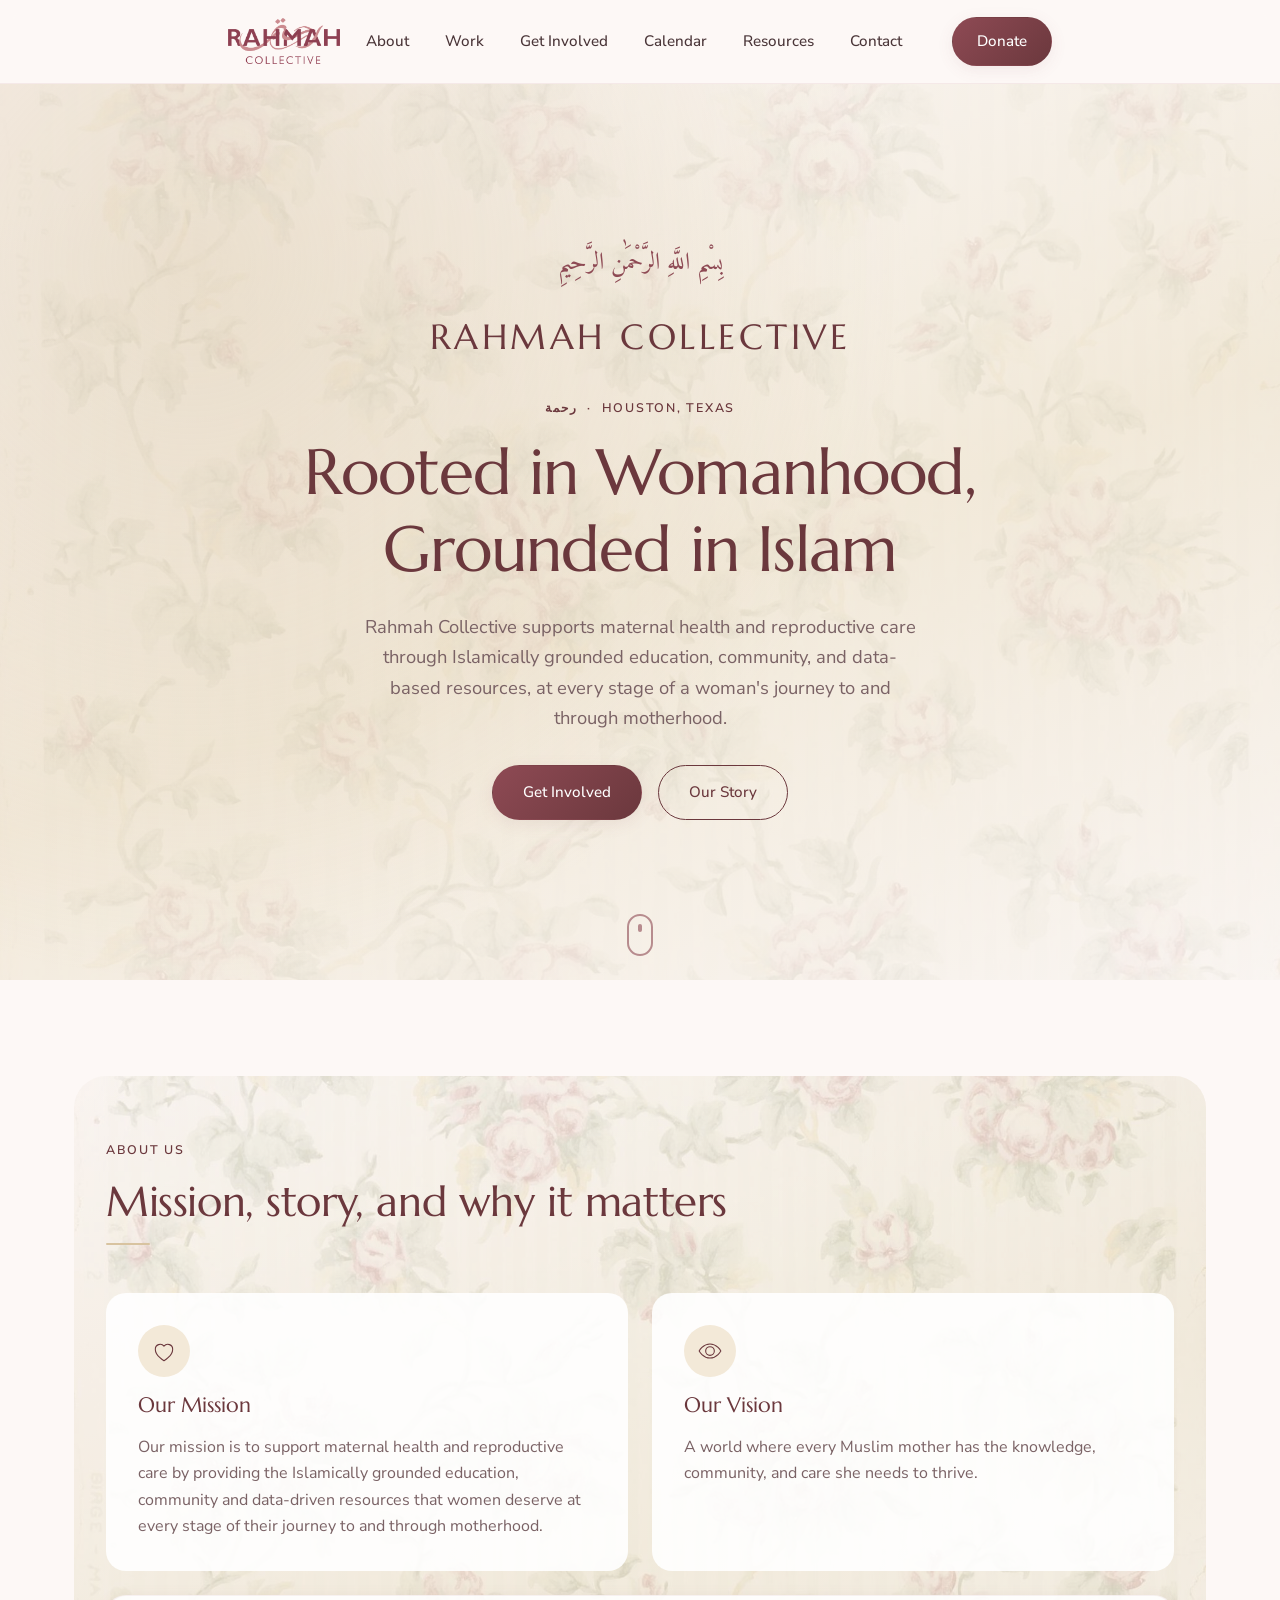
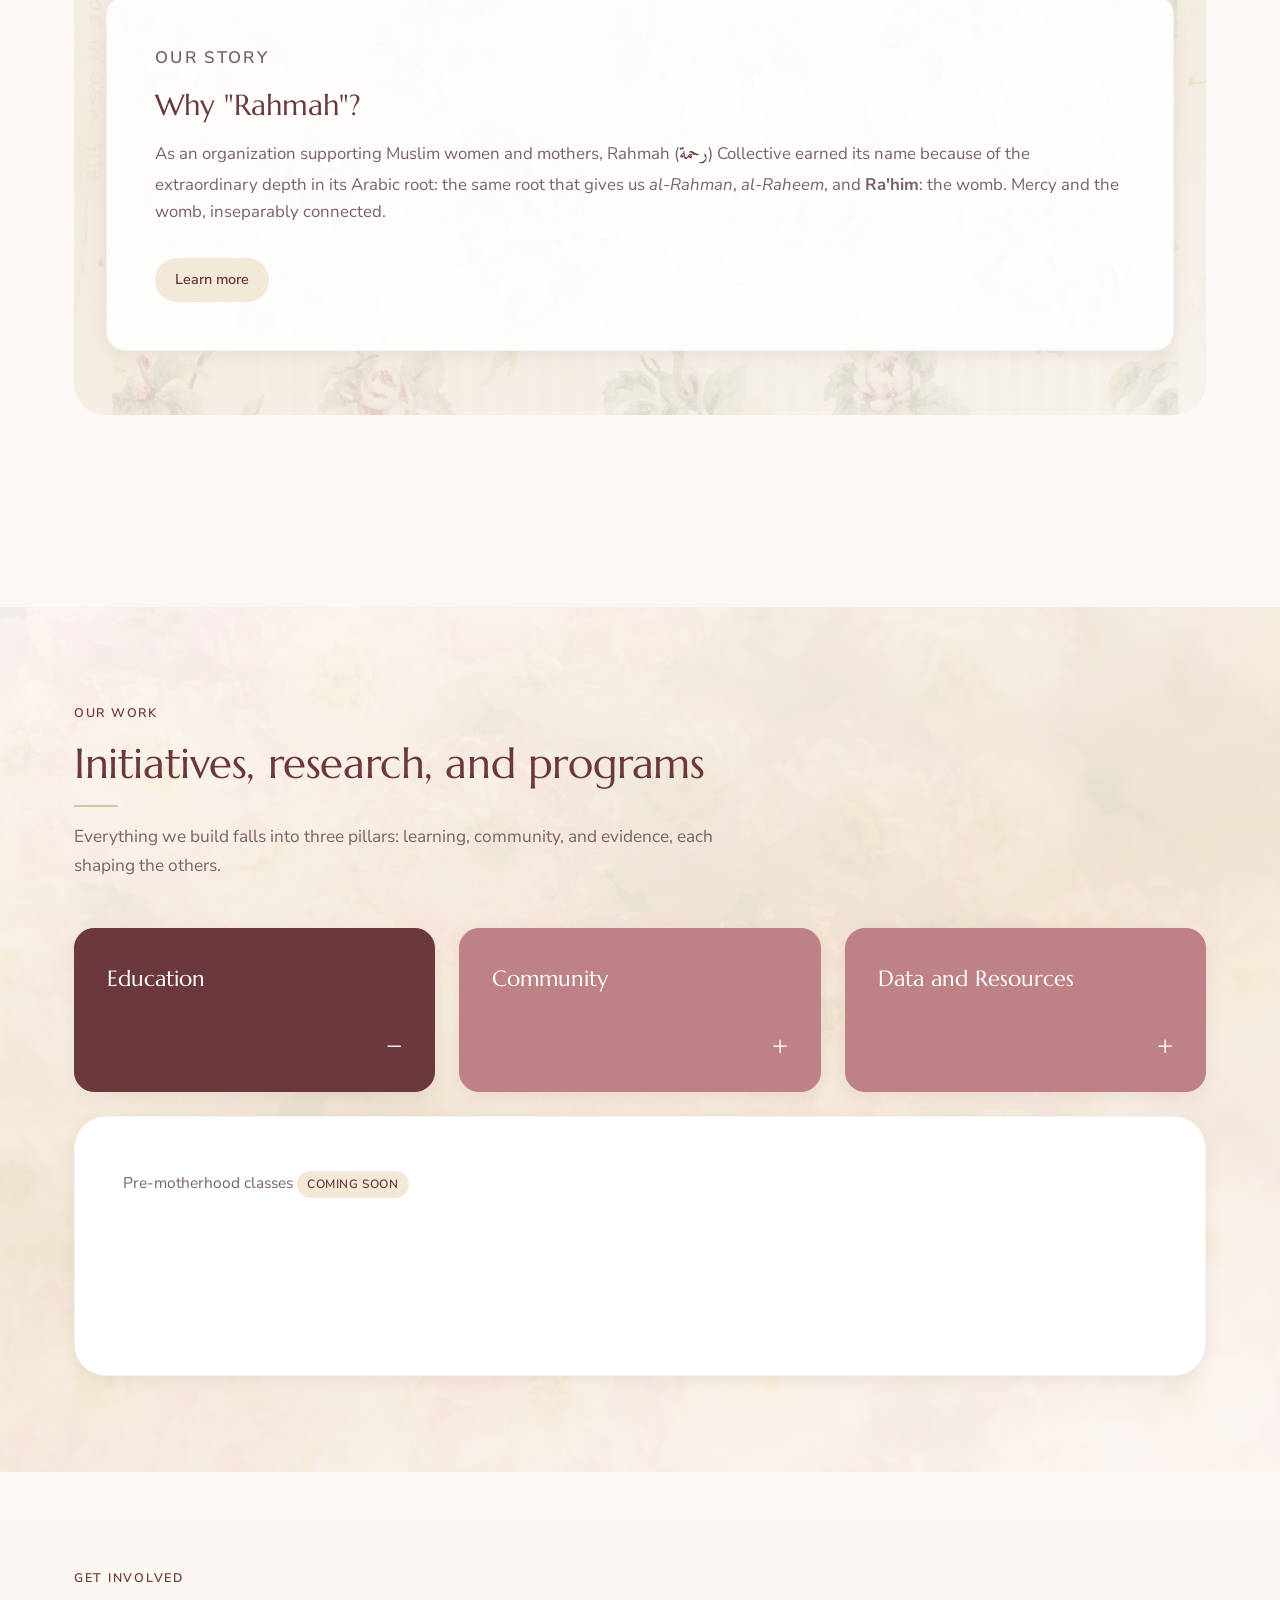
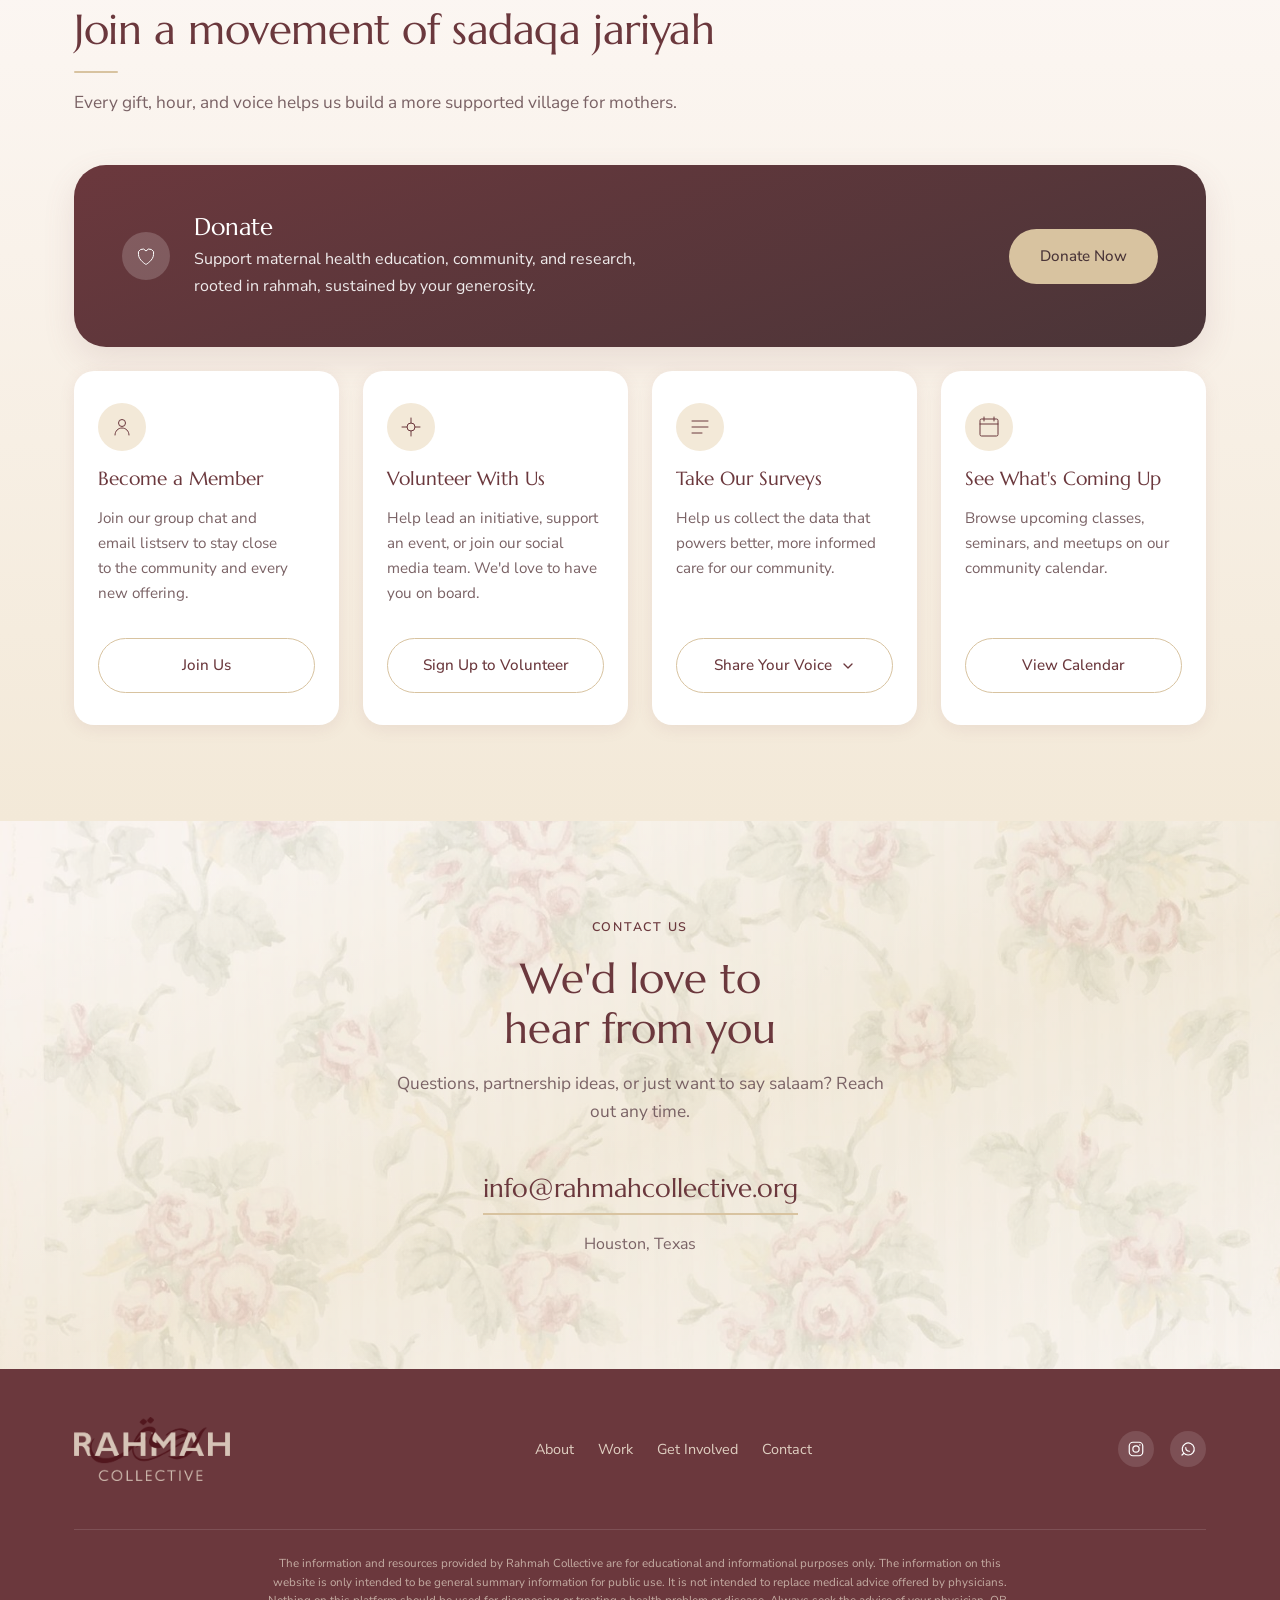
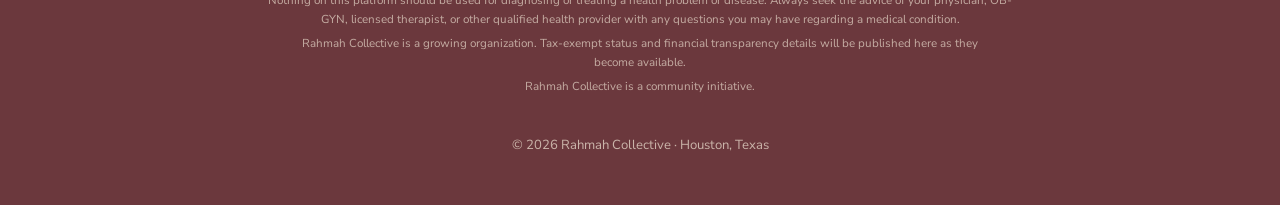
==== index.html @ 97cce853 "Update Volunteer form link" ====
<!DOCTYPE html>
<html lang="en">
<head>
<meta charset="UTF-8">
<meta name="viewport" content="width=device-width, initial-scale=1.0">
<title>Rahmah Collective | Maternal Health &amp; Community, Houston TX</title>
<meta name="description" content="Rahmah Collective supports maternal health and reproductive care through Islamically grounded education, community, and research at every stage of a woman's journey to and through motherhood.">
<link rel="icon" type="image/png" href="assets/images/logo.png">

<!-- Social share preview. NOTE: swap these three URLs to absolute (https://rahmahcollective.org/...) once the site has a real domain; relative paths won't resolve for link-preview crawlers. -->
<meta property="og:type" content="website">
<meta property="og:title" content="Rahmah Collective | Rooted in Womanhood, Grounded in Islam">
<meta property="og:description" content="Islamically grounded education, community, and research for maternal health and reproductive care, at every stage of a woman's journey to and through motherhood.">
<meta property="og:image" content="assets/images/logo.png">
<meta property="og:url" content="https://rahmahcollective.org/">
<meta name="twitter:card" content="summary_large_image">
<meta name="twitter:title" content="Rahmah Collective | Rooted in Womanhood, Grounded in Islam">
<meta name="twitter:description" content="Islamically grounded education, community, and research for maternal health and reproductive care, at every stage of a woman's journey to and through motherhood.">
<meta name="twitter:image" content="assets/images/logo.png">

<link rel="preconnect" href="https://fonts.googleapis.com">
<link rel="preconnect" href="https://fonts.gstatic.com" crossorigin>
<link href="https://fonts.googleapis.com/css2?family=Marcellus&family=Nunito+Sans:wght@300;400;500;600;700&family=Amiri:ital@0;1&display=swap" rel="stylesheet">

<link rel="stylesheet" href="css/styles.css">
</head>
<body>

<a class="skip-link" href="#main">Skip to main content</a>

<header class="site-header" id="site-header">
  <div class="container header-inner">
    <a href="#hero" class="brand" aria-label="Rahmah Collective home">
      <img src="assets/images/logo.png" alt="Rahmah Collective" class="brand-logo">
    </a>

    <nav class="main-nav" id="main-nav" aria-label="Primary">
      <ul>
        <li><a href="#about" class="nav-link">About</a></li>
        <li><a href="#work" class="nav-link">Work</a></li>
        <li><a href="#get-involved" class="nav-link">Get Involved</a></li>
        <li><a href="calendar.html" class="nav-link">Calendar</a></li>
        <li><a href="resources.html" class="nav-link">Resources</a></li>
        <li><a href="#contact" class="nav-link">Contact</a></li>
      </ul>
      <a href="donate.html" class="btn btn-primary btn-nav">Donate</a>
    </nav>

    <button class="nav-toggle" id="nav-toggle" aria-expanded="false" aria-controls="main-nav" aria-label="Open menu">
      <span></span><span></span><span></span>
    </button>
  </div>
</header>

<main id="main">

  <!-- ================= HERO ================= -->
  <section class="hero" id="hero">
    <div class="hero-bg" style="background-image:url('assets/images/hero-rose-wallpaper.jpg');" aria-hidden="true"></div>
    <div class="hero-gradient" aria-hidden="true"></div>
    <div class="container hero-inner reveal">
      <p class="hero-bismillah" lang="ar" dir="rtl">بِسْمِ اللَّهِ الرَّحْمَٰنِ الرَّحِيمِ</p>
      <p class="hero-wordmark">Rahmah Collective</p>
      <p class="eyebrow">رحمة &nbsp;·&nbsp; Houston, Texas</p>
      <h1 class="hero-title">Rooted in Womanhood,<br>Grounded in Islam</h1>
      <p class="hero-lede">Rahmah Collective supports maternal health and reproductive care through Islamically grounded education, community, and data-based resources, at every stage of a woman's journey to and through motherhood.</p>
      <div class="hero-actions">
        <a href="#get-involved" class="btn btn-primary">Get Involved</a>
        <a href="#about" class="btn btn-ghost">Our Story</a>
      </div>
    </div>
    <a href="#about" class="scroll-cue" aria-hidden="true"><span></span></a>
  </section>

  <!-- ================= ABOUT ================= -->
  <section class="about" id="about">
    <div class="container">

      <div class="about-intro">
        <div class="about-intro-bg" style="background-image:url('assets/images/hero-rose-wallpaper.jpg');" aria-hidden="true"></div>
        <div class="about-intro-inner">
          <div class="section-head reveal">
            <p class="eyebrow">About Us</p>
            <h2>Mission, story, and why it matters</h2>
          </div>

          <div class="mv-row">
            <div class="mv-card reveal">
              <span class="mv-icon" aria-hidden="true">
                <svg viewBox="0 0 48 48" fill="none"><path d="M24 42s-16-9.4-16-21A9 9 0 0 1 24 15a9 9 0 0 1 16 6c0 11.6-16 21-16 21Z" stroke="currentColor" stroke-width="2" stroke-linejoin="round"/></svg>
              </span>
              <h3>Our Mission</h3>
              <p>Our mission is to support maternal health and reproductive care by providing the Islamically grounded education, community and data-driven resources that women deserve at every stage of their journey to and through motherhood.</p>
            </div>
            <div class="mv-card reveal">
              <span class="mv-icon" aria-hidden="true">
                <svg viewBox="0 0 48 48" fill="none"><circle cx="24" cy="24" r="8" stroke="currentColor" stroke-width="2"/><path d="M4 24s7-13 20-13 20 13 20 13-7 13-20 13S4 24 4 24Z" stroke="currentColor" stroke-width="2" stroke-linejoin="round"/></svg>
              </span>
              <h3>Our Vision</h3>
              <p>A world where every Muslim mother has the knowledge, community, and care she needs to thrive.</p>
            </div>
          </div>

          <div class="story-teaser reveal" id="story-teaser">
            <p class="eyebrow">Our Story</p>
            <h3>Why "Rahmah"?</h3>
            <p>As an organization supporting Muslim women and mothers, Rahmah (<span lang="ar" dir="rtl" class="arabic">رحمة</span>) Collective earned its name because of the extraordinary depth in its Arabic root: the same root that gives us <em>al-Rahman</em>, <em>al-Raheem</em>, and <strong>Ra'him</strong>: the womb. Mercy and the womb, inseparably connected.</p>
            <a href="our-story.html" class="learn-more-link">Learn more</a>
          </div>
        </div>
      </div>

    </div>
  </section>

  <!-- ================= WORK ================= -->
  <section class="work" id="work">
    <div class="work-bg" style="background-image:url('assets/images/work-botanical.jpg');" aria-hidden="true"></div>
    <div class="container">
      <div class="section-head reveal">
        <p class="eyebrow">Our Work</p>
        <h2>Initiatives, research, and programs</h2>
        <p class="section-lede">Everything we build falls into three pillars: learning, community, and evidence, each shaping the others.</p>
      </div>

      <div class="work-tabs reveal" role="tablist" aria-label="Our work categories">
        <button type="button" class="work-tab" id="tab-education" role="tab" aria-selected="true" aria-controls="panel-education">
          <span class="work-tab-label">Education</span>
          <span class="work-tab-icon" aria-hidden="true">−</span>
        </button>
        <button type="button" class="work-tab" id="tab-community" role="tab" aria-selected="false" aria-controls="panel-community" tabindex="-1">
          <span class="work-tab-label">Community</span>
          <span class="work-tab-icon" aria-hidden="true">+</span>
        </button>
        <button type="button" class="work-tab" id="tab-research" role="tab" aria-selected="false" aria-controls="panel-research" tabindex="-1">
          <span class="work-tab-label">Data and Resources</span>
          <span class="work-tab-icon" aria-hidden="true">+</span>
        </button>
      </div>

      <div class="work-panels reveal">
        <div class="work-panel" id="panel-education" role="tabpanel" aria-labelledby="tab-education" tabindex="0">
          <ul class="work-list">
            <li><span>Pre-motherhood classes</span> <span class="tag-soon">Coming soon</span></li>
          </ul>
        </div>

        <div class="work-panel" id="panel-community" role="tabpanel" aria-labelledby="tab-community" tabindex="0" hidden>
          <ul class="work-list work-list-columns">
            <li class="work-list-feature">
              <span><strong>Barakah Cycle</strong>: a library-style system of gifting and lending. After gentle use, items return to us to stock and re-gift, giving each item multiple lives and supporting one another as a shared village.</span>
              <a href="https://forms.gle/q2et6M6wot6SWigPA" target="_blank" rel="noopener" class="btn btn-small btn-outline">Request, Gift, or Lend an Item</a>
            </li>
            <li>
              <span>Join our WhatsApp community for announcements and updates.</span>
              <a href="https://chat.whatsapp.com/BjzJlL33dep8Dvu3CyLVQ9" target="_blank" rel="noopener" class="link-arrow">Join our WhatsApp Community →</a>
            </li>
          </ul>
        </div>

        <div class="work-panel" id="panel-research" role="tabpanel" aria-labelledby="tab-research" tabindex="0" hidden>
          <ul class="work-list">
            <li><span>Rahmah Collective Demographic Survey</span> <a href="https://docs.google.com/forms/d/e/1FAIpQLSdz586b2Y2MQ1Q2j2Xw1A2bpXr9MJZUwtI-pUaMxRIlGIdd6g/viewform?usp=header" target="_blank" rel="noopener" class="link-arrow">Take the survey →</a></li>
            <li><span>Houston Moms: Birth &amp; Pregnancy Experience Survey</span> <a href="https://docs.google.com/forms/d/e/1FAIpQLSclFhXlqCu5W_9q6CjrM9YMmfhlUGwrtDl9yxfUoYLdRuDrwQ/viewform?usp=header" target="_blank" rel="noopener" class="link-arrow">Take the survey →</a></li>
            <li>
              <span>Provider review database: a community-sourced directory of trusted providers.</span>
              <a href="resources.html" class="link-arrow">View the directory →</a>
            </li>
          </ul>
        </div>
      </div>
    </div>
  </section>

  <!-- ================= GET INVOLVED ================= -->
  <section class="get-involved" id="get-involved">
    <div class="container">
      <div class="section-head reveal">
        <p class="eyebrow">Get Involved</p>
        <h2>Join a movement of sadaqa jariyah</h2>
        <p class="section-lede">Every gift, hour, and voice helps us build a more supported village for mothers.</p>
      </div>

      <div class="gi-featured reveal">
        <div class="gi-featured-content">
          <span class="gi-icon" aria-hidden="true">
            <svg viewBox="0 0 48 48" fill="none"><path d="M24 41s-15-8.9-15-19.7A8.4 8.4 0 0 1 24 14a8.4 8.4 0 0 1 15 7.3C39 32.1 24 41 24 41Z" stroke="currentColor" stroke-width="2" stroke-linejoin="round"/></svg>
          </span>
          <div>
            <h3>Donate</h3>
            <p>Support maternal health education, community, and research, rooted in rahmah, sustained by your generosity.</p>
          </div>
        </div>
        <a href="donate.html" class="btn gi-featured-btn">Donate Now</a>
      </div>

      <div class="gi-grid">

        <div class="gi-card reveal">
          <span class="gi-icon" aria-hidden="true">
            <svg viewBox="0 0 48 48" fill="none"><circle cx="24" cy="16" r="7" stroke="currentColor" stroke-width="2"/><path d="M10 40c0-8 6.3-14 14-14s14 6 14 14" stroke="currentColor" stroke-width="2" stroke-linecap="round"/></svg>
          </span>
          <h3>Become a Member</h3>
          <p>Join our group chat and email listserv to stay close to the community and every new offering.</p>
          <a href="https://chat.whatsapp.com/BjzJlL33dep8Dvu3CyLVQ9" target="_blank" rel="noopener" class="btn btn-outline">Join Us</a>
        </div>

        <div class="gi-card reveal">
          <span class="gi-icon" aria-hidden="true">
            <svg viewBox="0 0 48 48" fill="none"><path d="M24 6v10M24 32v10M6 24h10M32 24h10" stroke="currentColor" stroke-width="2" stroke-linecap="round"/><circle cx="24" cy="24" r="8" stroke="currentColor" stroke-width="2"/></svg>
          </span>
          <h3>Volunteer With Us</h3>
          <p>Help lead an initiative, support an event, or join our social media team. We'd love to have you on board.</p>
          <a href="https://docs.google.com/forms/d/e/1FAIpQLScq1iN1NYwGDjS_3XB2kMAmpyRR4fIAAsOPiCZQrePlyUrIiw/viewform?usp=header" target="_blank" rel="noopener" class="btn btn-outline">Sign Up to Volunteer</a>
        </div>

        <div class="gi-card reveal">
          <span class="gi-icon" aria-hidden="true">
            <svg viewBox="0 0 48 48" fill="none"><path d="M8 12h32M8 24h32M8 36h20" stroke="currentColor" stroke-width="2" stroke-linecap="round"/></svg>
          </span>
          <h3>Take Our Surveys</h3>
          <p>Help us collect the data that powers better, more informed care for our community.</p>
          <div class="dropdown">
            <button type="button" class="btn btn-outline dropdown-toggle" aria-haspopup="true" aria-expanded="false">
              Share Your Voice
              <svg class="dropdown-caret" viewBox="0 0 24 24" fill="none" aria-hidden="true"><path d="M6 9l6 6 6-6" stroke="currentColor" stroke-width="2" stroke-linecap="round" stroke-linejoin="round"/></svg>
            </button>
            <div class="dropdown-menu" role="menu">
              <a href="https://docs.google.com/forms/d/e/1FAIpQLSdz586b2Y2MQ1Q2j2Xw1A2bpXr9MJZUwtI-pUaMxRIlGIdd6g/viewform?usp=header" target="_blank" rel="noopener" class="dropdown-item" role="menuitem">Rahmah Collective Demographic Survey</a>
              <a href="https://docs.google.com/forms/d/e/1FAIpQLSclFhXlqCu5W_9q6CjrM9YMmfhlUGwrtDl9yxfUoYLdRuDrwQ/viewform?usp=header" target="_blank" rel="noopener" class="dropdown-item" role="menuitem">Houston Moms: Birth &amp; Pregnancy Experience Survey</a>
            </div>
          </div>
        </div>

        <div class="gi-card reveal">
          <span class="gi-icon" aria-hidden="true">
            <svg viewBox="0 0 48 48" fill="none"><rect x="6" y="8" width="36" height="34" rx="3" stroke="currentColor" stroke-width="2"/><path d="M6 18h36M14 4v8M34 4v8" stroke="currentColor" stroke-width="2" stroke-linecap="round"/></svg>
          </span>
          <h3>See What's Coming Up</h3>
          <p>Browse upcoming classes, seminars, and meetups on our community calendar.</p>
          <a href="calendar.html" class="btn btn-outline">View Calendar</a>
        </div>

      </div>
    </div>
  </section>

  <!-- ================= CONTACT ================= -->
  <section class="contact" id="contact">
    <div class="contact-bg" style="background-image:url('assets/images/hero-rose-wallpaper.jpg');" aria-hidden="true"></div>
    <div class="container contact-inner reveal">
      <p class="eyebrow">Contact Us</p>
      <h2>We'd love to hear from you</h2>
      <p class="section-lede">Questions, partnership ideas, or just want to say salaam? Reach out any time.</p>
      <a href="mailto:info@rahmahcollective.org" class="contact-email">info@rahmahcollective.org</a>
      <p class="contact-location">Houston, Texas</p>
    </div>
  </section>

</main>

<footer class="site-footer">
  <div class="container footer-inner">
    <img src="assets/images/logo-dark.png" alt="Rahmah Collective" class="footer-logo">
    <nav aria-label="Footer">
      <ul>
        <li><a href="#about">About</a></li>
        <li><a href="#work">Work</a></li>
        <li><a href="#get-involved">Get Involved</a></li>
        <li><a href="#contact">Contact</a></li>
      </ul>
    </nav>
    <div class="footer-social">
      <a href="https://www.instagram.com/rahmahcollective" target="_blank" rel="noopener" aria-label="Rahmah Collective on Instagram">
        <svg viewBox="0 0 24 24" fill="none" aria-hidden="true"><rect x="3" y="3" width="18" height="18" rx="5" stroke="currentColor" stroke-width="1.6"/><circle cx="12" cy="12" r="4.2" stroke="currentColor" stroke-width="1.6"/><circle cx="17.2" cy="6.8" r="1" fill="currentColor"/></svg>
      </a>
      <a href="https://chat.whatsapp.com/BjzJlL33dep8Dvu3CyLVQ9" target="_blank" rel="noopener" aria-label="Join our WhatsApp announcement group">
        <svg viewBox="0 0 24 24" fill="none" aria-hidden="true"><path d="M6.5 17.5 4 20l2.6-2.4A8 8 0 1 1 12 20a8 8 0 0 1-5.5-2.5Z" stroke="currentColor" stroke-width="1.6" stroke-linecap="round" stroke-linejoin="round"/><path d="M9 10c0 3 2 5 5 5" stroke="currentColor" stroke-width="1.6" stroke-linecap="round"/></svg>
      </a>
    </div>
    <div class="footer-disclaimer">
      <p>The information and resources provided by Rahmah Collective are for educational and informational purposes only. The information on this website is only intended to be general summary information for public use. It is not intended to replace medical advice offered by physicians. Nothing on this platform should be used for diagnosing or treating a health problem or disease. Always seek the advice of your physician, OB-GYN, licensed therapist, or other qualified health provider with any questions you may have regarding a medical condition.</p>
      <p>Rahmah Collective is a growing organization. Tax-exempt status and financial transparency details will be published here as they become available.</p>
      <p>Rahmah Collective is a community initiative.</p>
    </div>
    <p class="footer-copy">© <span id="year"></span> Rahmah Collective · Houston, Texas</p>
  </div>
</footer>

<button type="button" id="back-to-top" class="back-to-top" aria-label="Back to top">
  <svg viewBox="0 0 24 24" fill="none" aria-hidden="true"><path d="M12 19V5M5 12l7-7 7 7" stroke="currentColor" stroke-width="2" stroke-linecap="round" stroke-linejoin="round"/></svg>
</button>

<script src="js/main.js"></script>
</body>
</html>
---- css/styles.css ----
/* =========================================================
   Rahmah Collective — Design Tokens
   Colors sourced directly from Logo.png
   ========================================================= */
:root{
  --color-primary:       #8E4A54;   /* rosewood-brown — nav underline, scroll cue */
  --color-primary-dark:  #6B383D;   /* deep brown — headings/links/icons/footer */
  --color-secondary:     #D8C3A0;   /* gold — outline-button borders, contact underline */
  --color-tab:           #D8C3A0;
  --color-secondary-soft:#F3E9D8;   /* light gold tint — icon circles, tag-soon bg, overlays */
  --color-cream:         #FDF8F6;   /* page background */
  --color-white:         #FFFFFF;
  --color-text:          #4A3538;   /* charcoal plum body copy */
  --color-text-soft:     #7A6265;
  --color-gold:          #D8C3A0;
  --color-primary-darker:#4A3538;   /* deepest brown — hover depth */

  --font-heading: 'Marcellus', Georgia, serif;
  --font-body: 'Nunito Sans', 'Segoe UI', sans-serif;
  --font-arabic: 'Amiri', serif;

  --space-1: 8px;
  --space-2: 16px;
  --space-3: 24px;
  --space-4: 32px;
  --space-5: 48px;
  --space-6: 64px;
  --space-7: 96px;
  --space-8: 128px;

  --radius-sm: 12px;
  --radius-md: 20px;
  --radius-lg: 32px;

  --shadow-sm: 0 4px 16px rgba(143, 91, 96, 0.10);
  --shadow-md: 0 12px 32px rgba(143, 91, 96, 0.14);
  --shadow-lg: 0 24px 64px rgba(143, 91, 96, 0.18);

  --ease-out: cubic-bezier(.19,1,.22,1);
  --dur-fast: 200ms;
  --dur-med: 400ms;

  --container-max: 1180px;
  --header-h: 84px;

  /* z-index scale */
  --z-deep:   -2;   /* farthest background layer (hero photo) */
  --z-back:   -1;   /* gradient wash above the deep layer */
  --z-base:    0;   /* section background photo/tint layers */
  --z-raised:  1;   /* section content sitting above its background */
  --z-sticky: 500;  /* sticky header, floating back-to-top button */
  --z-top:    1000; /* skip link — must win over everything */
}

/* =========================================================
   Reset
   ========================================================= */
*, *::before, *::after{ box-sizing:border-box; }
html{ scroll-behavior:smooth; scroll-padding-top: var(--header-h); }
body{
  margin:0;
  min-height:100dvh;
  background: var(--color-cream);
  color: var(--color-text);
  font-family: var(--font-body);
  font-size:16px;
  line-height:1.65;
  -webkit-font-smoothing:antialiased;
}
img{ max-width:100%; display:block; }
a{ color:inherit; text-decoration:none; }
ul{ list-style:none; margin:0; padding:0; }
h1,h2,h3,h4{ font-family:var(--font-heading); font-weight:400; line-height:1.2; margin:0 0 var(--space-2); color:var(--color-primary-dark); text-wrap:balance; }
p{ margin:0 0 var(--space-2); text-wrap:pretty; }
button{ font:inherit; }

@media (prefers-reduced-motion: reduce){
  *, *::before, *::after{
    animation-duration:0.001ms !important;
    animation-iteration-count:1 !important;
    transition-duration:0.001ms !important;
    scroll-behavior:auto !important;
  }
}

.skip-link{
  position:absolute; left:-999px; top:auto;
  background:var(--color-primary-dark); color:#fff;
  padding:12px 20px; border-radius:0 0 8px 0; z-index:var(--z-top);
}
.skip-link:focus{ left:0; top:0; }

:focus-visible{
  outline: 3px solid var(--color-primary-dark);
  outline-offset: 3px;
  border-radius: 4px;
}

.container{
  max-width: var(--container-max);
  margin:0 auto;
  padding: 0 var(--space-3);
}

.arabic{ font-family:var(--font-arabic); font-size:1.15em; }

.eyebrow{
  font-family:var(--font-body);
  text-transform:uppercase;
  letter-spacing:0.14em;
  font-size:0.78rem;
  font-weight:600;
  color:var(--color-primary-dark);
  margin-bottom:var(--space-2);
}

.section-lede{
  max-width:640px;
  color:var(--color-text-soft);
  font-size:1.08rem;
}

/* =========================================================
   Buttons
   ========================================================= */
.btn{
  display:inline-flex;
  align-items:center;
  justify-content:center;
  gap:8px;
  padding:14px 30px;
  border-radius:999px;
  font-weight:500;
  font-size:0.95rem;
  border:1.5px solid transparent;
  cursor:pointer;
  transition: transform var(--dur-fast) var(--ease-out), box-shadow var(--dur-fast) var(--ease-out), background var(--dur-fast) var(--ease-out), color var(--dur-fast) var(--ease-out);
  min-height:44px;
}
.btn-primary{
  background: linear-gradient(135deg, #8E4A54 0%, #6B383D 100%);
  color:#fff;
  box-shadow: var(--shadow-sm);
}
.btn-primary:hover{ transform:translateY(-2px); box-shadow: var(--shadow-md); }
.btn-ghost{
  background:transparent;
  color:var(--color-primary-dark);
  border-color: currentColor;
}
.btn-ghost:hover{ background: rgba(189,129,134,0.08); transform:translateY(-2px); }
.btn-outline{
  background: var(--color-white);
  color: var(--color-primary-dark);
  border-color: var(--color-secondary);
}
.btn-outline:hover{ background: var(--color-secondary-soft); transform:translateY(-2px); }
.btn:active{ transform:scale(0.97); box-shadow:none; }
.btn-small{ padding:10px 20px; font-size:0.85rem; margin-top:var(--space-2); }
.btn-nav{ padding:11px 24px; }

.link-arrow{
  display:inline-block;
  margin-top:6px;
  font-weight:500;
  color:var(--color-primary-dark);
  border-bottom:1px solid currentColor;
  transition: opacity var(--dur-fast);
}
.link-arrow:active{ opacity:0.5; }
.link-arrow:hover{ opacity:0.7; }

/* =========================================================
   Header / Nav
   ========================================================= */
.site-header{
  position:sticky;
  top:0;
  z-index:var(--z-sticky);
  background: rgba(253,248,246,0.85);
  backdrop-filter: blur(10px);
  -webkit-backdrop-filter: blur(10px);
  border-bottom:1px solid rgba(189,129,134,0.12);
  height:var(--header-h);
  display:flex;
  align-items:center;
}
.header-inner{
  display:flex;
  align-items:center;
  justify-content:space-between;
  gap:var(--space-3);
}
.brand{ display:flex; align-items:center; }
.brand-logo{ height:46px; width:auto; }

.main-nav{ display:flex; align-items:center; gap:var(--space-5); }
.main-nav ul{ display:flex; gap:var(--space-4); }
.nav-link{
  font-weight:500;
  font-size:0.95rem;
  position:relative;
  padding:6px 2px;
}
.nav-link::after{
  content:"";
  position:absolute;
  left:0; bottom:0;
  width:100%; height:2px;
  background:var(--color-primary);
  transform:scaleX(0);
  transform-origin:left;
  transition:transform var(--dur-fast) var(--ease-out);
}
.nav-link:hover::after, .nav-link.active::after{ transform:scaleX(1); }
.nav-link:active{ opacity:0.6; }

.nav-toggle{
  display:none;
  flex-direction:column;
  justify-content:center;
  gap:5px;
  width:44px; height:44px;
  background:none; border:none; cursor:pointer;
}
.nav-toggle span{
  display:block; width:24px; height:2px; margin:0 auto;
  background:var(--color-primary-dark);
  transition: transform var(--dur-fast) var(--ease-out), opacity var(--dur-fast) var(--ease-out);
}
.nav-toggle[aria-expanded="true"] span:nth-child(1){ transform:translateY(7px) rotate(45deg); }
.nav-toggle[aria-expanded="true"] span:nth-child(2){ opacity:0; }
.nav-toggle[aria-expanded="true"] span:nth-child(3){ transform:translateY(-7px) rotate(-45deg); }

/* =========================================================
   Hero
   ========================================================= */
.hero{
  position:relative;
  min-height: calc(100dvh - var(--header-h));
  display:flex;
  align-items:center;
  overflow:hidden;
  isolation:isolate;
}
.hero-bg{
  position:absolute; inset:0;
  background-size:cover;
  background-position:center 30%;
  opacity:0.19;
  z-index:-1;
  filter:saturate(0.85);
}
.hero-gradient{
  position:absolute; inset:0;
  background:
    radial-gradient(circle at 15% 20%, rgba(216,195,160,0.5), transparent 55%),
    linear-gradient(160deg, var(--color-cream) 10%, var(--color-secondary-soft) 55%, var(--color-cream) 100%);
  z-index:-2;
}
.hero-inner{
  max-width:760px;
  margin:0 auto;
  padding-top:var(--space-6);
  padding-bottom:var(--space-6);
  text-align:center;
  display:flex;
  flex-direction:column;
  align-items:center;
}
.hero-bismillah{
  font-family:var(--font-arabic);
  font-size:clamp(1.15rem, 2.4vw, 1.5rem);
  color:#8E4A54;
  margin:0 0 var(--space-3);
}
.hero-wordmark{
  font-family:var(--font-heading);
  font-weight:400;
  font-size:clamp(1.5rem, 3vw, 2.2rem);
  letter-spacing:0.1em;
  text-transform:uppercase;
  color:#6B383D;
  margin:0 0 var(--space-4);
}
.hero-title{
  font-size: clamp(2.4rem, 5.5vw, 4rem);
  color:#6B383D;
  margin-bottom:var(--space-3);
  letter-spacing:-0.015em;
}
.hero-lede{
  font-size:1.15rem;
  color:var(--color-text-soft);
  max-width:600px;
  margin:0 auto var(--space-4);
}
.hero-actions{ display:flex; gap:var(--space-2); flex-wrap:wrap; justify-content:center; }

.scroll-cue{
  position:absolute;
  left:50%; bottom:var(--space-3);
  transform:translateX(-50%);
  width:26px; height:42px;
  border:2px solid var(--color-primary);
  border-radius:16px;
  opacity:0.6;
}
.scroll-cue span{
  position:absolute; top:8px; left:50%;
  width:4px; height:8px;
  margin-left:-2px;
  background:var(--color-primary);
  border-radius:2px;
  animation: scrollcue 1.8s infinite var(--ease-out);
}
@keyframes scrollcue{
  0%{ transform:translateY(0); opacity:1; }
  70%{ transform:translateY(14px); opacity:0; }
  100%{ opacity:0; }
}
@media (prefers-reduced-motion: reduce){ .scroll-cue span{ animation:none; } }

/* =========================================================
   Section Head (shared)
   ========================================================= */
.section-head{ max-width:720px; margin-bottom:var(--space-5); }
.section-head h2{ font-size:clamp(1.9rem, 3.5vw, 2.6rem); letter-spacing:-0.01em; }
.section-head h2::after{
  content:"";
  display:block;
  width:44px;
  height:2px;
  background:var(--color-gold);
  border-radius:2px;
  margin-top:var(--space-2);
}

section{ padding: var(--space-7) 0; position:relative; }

/* =========================================================
   About
   ========================================================= */
.about-intro{
  position:relative;
  overflow:hidden;
  border-radius:var(--radius-lg);
  margin-bottom:var(--space-7);
}
.about-intro::before{
  content:"";
  position:absolute; inset:0;
  background: linear-gradient(160deg, var(--color-cream) 0%, var(--color-secondary-soft) 50%, var(--color-cream) 100%);
  z-index:var(--z-base);
}
.about-intro-bg{
  position:absolute; inset:0;
  background-size:cover;
  background-position:left top;
  opacity:0.4;
  filter:saturate(0.95);
  z-index:var(--z-base);
}
.about-intro-inner{
  position:relative;
  z-index:var(--z-raised);
  padding: var(--space-6) var(--space-4);
}
.mv-row{
  display:grid;
  grid-template-columns: repeat(2, 1fr);
  gap:var(--space-3);
  margin-bottom:var(--space-3);
}
.mv-card{
  background:rgba(255,255,255,0.9);
  border-radius:var(--radius-md);
  padding:var(--space-4);
}
.mv-icon{
  display:inline-flex;
  width:52px; height:52px;
  align-items:center; justify-content:center;
  border-radius:50%;
  background:var(--color-secondary-soft);
  color:var(--color-primary-dark);
  margin-bottom:var(--space-2);
}
.mv-icon svg{ width:26px; height:26px; }
.mv-card h3{ font-size:1.3rem; }
.mv-card p{ color:var(--color-text-soft); margin-bottom:0; }

.story-teaser{
  background:rgba(255,255,255,0.9);
  border-radius:var(--radius-md);
  padding:var(--space-5);
  box-shadow:var(--shadow-sm);
  border:1px solid rgba(189,129,134,0.10);
  display:flex;
  flex-direction:column;
  align-items:flex-start;
  transition: transform var(--dur-med) var(--ease-out), box-shadow var(--dur-med) var(--ease-out);
}
.story-teaser h3{ font-size:1.8rem; margin-bottom:var(--space-2); }
.story-teaser p{ color:var(--color-text-soft); font-size:1.05rem; }
.story-teaser .arabic{ color:var(--color-primary-dark); }
.learn-more-link{
  align-self:flex-start;
  margin-top:var(--space-2);
  background:var(--color-secondary-soft);
  border:none;
  padding:10px 20px;
  border-radius:999px;
  font-family:var(--font-body);
  font-weight:600;
  font-size:0.9rem;
  color:var(--color-primary-dark);
  cursor:pointer;
  transition: background var(--dur-fast) var(--ease-out), transform var(--dur-fast) var(--ease-out);
}
.learn-more-link:hover{ background:var(--color-tab); transform:translateY(-1px); }
.learn-more-link:active{ transform:scale(0.97); }

.story-copy{ max-width:660px; border-radius:var(--radius-lg); }
.story-copy h3{ font-size:1.7rem; margin-bottom:var(--space-3); }
.story-copy p{ color:var(--color-text-soft); }
.story-copy strong{ color:var(--color-text); }
.story-closing{
  color:var(--color-primary-dark) !important;
  font-family:var(--font-heading);
  font-size:1.2rem;
  line-height:1.5;
  margin-top:var(--space-3);
  letter-spacing:0.01em;
}

.story-cta{
  display:inline-flex;
  margin-top:var(--space-4);
}

.pull-quote{
  margin: var(--space-5) 0;
  padding: var(--space-2) 0 var(--space-2) var(--space-4);
  border-left: 4px solid var(--color-gold);
  font-family:var(--font-heading);
  font-style:italic;
  font-size:1.35rem;
  line-height:1.5;
  letter-spacing:0.01em;
  color:var(--color-primary-dark);
}
.pull-quote cite{
  display:block;
  margin-top:var(--space-2);
  font-family:var(--font-body);
  font-style:normal;
  font-size:0.85rem;
  font-weight:600;
  letter-spacing:0.03em;
  color:var(--color-text-soft);
}

/* =========================================================
   Work
   ========================================================= */
.work{ background: linear-gradient(160deg, var(--color-cream) 0%, var(--color-secondary-soft) 50%, var(--color-cream) 100%); }
.work-bg{
  position:absolute; inset:0;
  background-size:cover;
  background-position:center;
  opacity:0.05;
  z-index:var(--z-base);
}
.work .container{ position:relative; z-index:var(--z-raised); }

.work-grid-static{
  display:grid;
  grid-template-columns:repeat(3, 1fr);
  gap:var(--space-3);
  margin-bottom:var(--space-3);
}

.work-tabs{
  display:grid;
  grid-template-columns:repeat(3, 1fr);
  gap:var(--space-3);
  margin-bottom:var(--space-3);
}
.work-tab{
  background:var(--color-tab);
  color:#fff;
  border-radius:var(--radius-md);
  padding:var(--space-4);
  border:1.5px solid transparent;
  box-shadow:var(--shadow-sm);
  cursor:pointer;
  display:flex;
  flex-direction:column;
  justify-content:space-between;
  align-items:flex-start;
  aspect-ratio:2.2 / 1;
  text-align:left;
  font:inherit;
  transition: border-color var(--dur-fast) var(--ease-out), background-color var(--dur-fast) var(--ease-out), color var(--dur-fast) var(--ease-out), transform var(--dur-fast) var(--ease-out), box-shadow var(--dur-fast) var(--ease-out);
}
.work-tab:hover{ transform:translateY(-3px); box-shadow:var(--shadow-md); }
.work-tab:active{ transform:translateY(-1px) scale(0.98); }
/* All unselected tabs share one pink; whichever tab is selected
   switches to the darkest pink in the palette for strong contrast. */
.work-tab:not([aria-selected="true"]){
  background:#BD8186;
  border-color:#BD8186;
}
.work-tab[aria-selected="true"]{
  background:#6B383D;
  color:#fff;
  border-color:#6B383D;
}
.work-tab-label{
  font-family:var(--font-heading);
  font-size:1.35rem;
  color:inherit;
}
.work-tab-icon{
  align-self:flex-end;
  font-size:1.7rem;
  line-height:1;
  font-weight:300;
  color:inherit;
  margin-top:var(--space-2);
}

.work-panels{ position:relative; }
.work-panel{
  background:var(--color-white);
  border-radius:var(--radius-lg);
  padding:var(--space-5);
  border:1px solid rgba(189,129,134,0.10);
  box-shadow:var(--shadow-sm);
  min-height:260px;
  opacity:1;
  transition:opacity 250ms var(--ease-out);
}
.work-panel[hidden]{ display:none; }
.work-panel.entering{ opacity:0; }

.event-highlight{
  margin-top:var(--space-5);
  background: linear-gradient(160deg, var(--color-primary-dark) 0%, var(--color-primary-darker) 100%);
  border-radius:var(--radius-lg);
  padding:var(--space-5);
  border:none;
  box-shadow:var(--shadow-md);
  display:flex;
  align-items:center;
  justify-content:space-between;
  gap:var(--space-4);
  flex-wrap:wrap;
}
.event-highlight-content{
  display:flex;
  align-items:center;
  gap:var(--space-3);
  flex:1;
  min-width:260px;
}
.event-date-badge{
  display:flex;
  align-items:center;
  justify-content:center;
  width:56px;
  height:56px;
  border-radius:50%;
  background:rgba(255,255,255,0.18);
  color:#fff;
  flex-shrink:0;
}
.event-date-badge svg{ width:28px; height:28px; }
.event-highlight-content h3{ font-size:1.2rem; margin-bottom:4px; color:#fff; }
.event-highlight-content p{ color:rgba(255,255,255,0.85); margin:0; font-size:0.95rem; }
.zelle-number{
  display:inline-block;
  font-family:var(--font-heading);
  font-size:1.7rem;
  color:#D8C3A0;
  margin:2px 0 8px;
}
.zelle-number:hover{ text-decoration:underline; }

.calendar-embed{
  display:flex;
  flex-direction:column;
  align-items:center;
  gap:var(--space-3);
}
.calendar-frame-wrap{
  width:100%;
  background:var(--color-white);
  border-radius:var(--radius-lg);
  padding:var(--space-3);
  box-shadow:var(--shadow-sm);
  overflow:hidden;
}
.calendar-frame-wrap iframe{ display:block; border-radius:var(--radius-sm); }
.calendar-fallback{ color:var(--color-text-soft); font-size:0.9rem; text-align:center; margin:0; }

.work-calendar-widget{ margin-top:var(--space-5); max-width:560px; margin-left:auto; margin-right:auto; text-align:center; }
.work-calendar-widget .calendar-frame-wrap{ text-align:left; }
.work-calendar-widget h3{ font-size:1.4rem; margin-bottom:var(--space-3); }
.work-calendar-widget .calendar-frame-wrap{ margin-bottom:var(--space-3); }

.work-list-columns{
  column-count:2;
  column-gap:var(--space-5);
}
.work-list-columns li{ break-inside:avoid; }
.work-list-columns .work-list-feature{ column-span:all; margin-bottom:var(--space-3); }

.work-list li{
  padding:var(--space-2) 0;
  border-top:1px solid rgba(189,129,134,0.14);
  color:var(--color-text-soft);
  font-size:0.97rem;
  line-height:1.55;
}
.work-list li:first-child{ border-top:none; padding-top:0; }
.work-list-feature{
  display:flex; flex-direction:column; align-items:flex-start;
  background:var(--color-secondary-soft);
  border-radius:var(--radius-sm);
  padding:var(--space-3) !important;
  border-top:none !important;
  margin-bottom:var(--space-1);
}
.work-list-feature span{ color:var(--color-text); }

.resource-jumpnav{
  display:flex;
  justify-content:flex-start;
  gap:var(--space-2);
  flex-wrap:wrap;
  margin:var(--space-4) 0 0;
}
.resource-jumpnav a{
  padding:8px 20px;
  border-radius:999px;
  border:1.5px solid var(--color-secondary);
  color:var(--color-primary-dark);
  font-size:0.9rem;
  font-weight:600;
  transition: background var(--dur-fast) var(--ease-out), transform var(--dur-fast) var(--ease-out);
}
.resource-jumpnav a:hover{ background:var(--color-secondary-soft); transform:translateY(-2px); }

.resource-section + .resource-section{ margin-top:var(--space-6); }
.resource-intro{ max-width:680px; margin-bottom:var(--space-4); color:var(--color-text-soft); line-height:1.7; }
.resource-categories{
  display:grid;
  grid-template-columns:repeat(2, 1fr);
  column-gap:var(--space-5);
}
.resource-category{ margin-bottom:var(--space-4); }
.resource-category h3{ font-size:1.05rem; margin-bottom:var(--space-1); }
.resource-note{ margin-top:var(--space-4); font-size:0.9rem; color:var(--color-text-soft); }
.resource-link-btn{
  display:inline-block;
  padding:5px 14px;
  border-radius:999px;
  background:var(--color-secondary);
  color:#4A3538;
  font-size:0.85rem;
  font-weight:700;
  white-space:nowrap;
  transition: background var(--dur-fast) var(--ease-out), color var(--dur-fast) var(--ease-out), transform var(--dur-fast) var(--ease-out);
}
.resource-link-btn:hover{ background:#4A3538; color:#fff; transform:translateY(-1px); }
@media (max-width:767px){
  .resource-categories{ grid-template-columns:1fr; }
}

.tag-soon{
  display:inline-block;
  margin-top:6px;
  font-size:0.75rem;
  font-weight:600;
  letter-spacing:0.05em;
  text-transform:uppercase;
  color:var(--color-primary-dark);
  background:var(--color-secondary-soft);
  padding:4px 10px;
  border-radius:999px;
}

/* =========================================================
   Get Involved
   ========================================================= */
.get-involved{
  background: linear-gradient(180deg, var(--color-cream), var(--color-secondary-soft));
}
.gi-featured{
  background: linear-gradient(160deg, var(--color-primary-dark) 0%, var(--color-primary-darker) 100%);
  color:#fff;
  border-radius:var(--radius-lg);
  padding:var(--space-5);
  margin-bottom:var(--space-3);
  display:flex;
  align-items:center;
  justify-content:space-between;
  gap:var(--space-4);
  flex-wrap:wrap;
  box-shadow:var(--shadow-md);
}
.gi-featured-content{
  display:flex;
  align-items:center;
  gap:var(--space-3);
  flex:1;
  min-width:260px;
}
.gi-featured-content h3{ color:#fff; font-size:1.5rem; margin-bottom:4px; }
.gi-featured-content p{ color:rgba(255,255,255,0.9); margin:0; max-width:480px; }
.gi-featured .gi-icon{ background:rgba(255,255,255,0.18); color:#fff; margin-bottom:0; flex-shrink:0; }
.gi-featured-btn{
  background:#D8C3A0;
  color:#4A3538;
  flex-shrink:0;
}
.gi-featured-btn:hover{ background:#E4D3B4; transform:translateY(-2px); }

.gi-grid{
  display:grid;
  grid-template-columns:repeat(auto-fit, minmax(220px, 1fr));
  gap:var(--space-3);
}
.gi-card{
  background:var(--color-white);
  border-radius:var(--radius-md);
  padding:var(--space-4) var(--space-3);
  box-shadow:var(--shadow-sm);
  display:flex;
  flex-direction:column;
  align-items:flex-start;
  transition: transform var(--dur-med) var(--ease-out), box-shadow var(--dur-med) var(--ease-out);
}
.gi-card:hover{ transform:translateY(-6px); box-shadow:var(--shadow-md); }

.gi-icon{
  display:inline-flex; width:48px; height:48px;
  align-items:center; justify-content:center;
  border-radius:50%;
  background:var(--color-secondary-soft);
  color:var(--color-primary-dark);
  margin-bottom:var(--space-2);
}
.gi-icon svg{ width:24px; height:24px; }
.gi-card h3{ font-size:1.2rem; }
.gi-card p{ color:var(--color-text-soft); font-size:0.95rem; flex-grow:1; }
.gi-card .btn{ margin-top:var(--space-2); width:100%; }

.dropdown{ position:relative; width:100%; }
.dropdown-toggle{
  display:flex;
  align-items:center;
  justify-content:center;
  gap:8px;
}
.dropdown-caret{ width:16px; height:16px; transition: transform var(--dur-fast) var(--ease-out); flex-shrink:0; }
.dropdown.is-open .dropdown-caret{ transform:rotate(180deg); }
.dropdown-menu{
  position:absolute;
  bottom:calc(100% + 8px);
  left:0;
  right:0;
  background:var(--color-white);
  border-radius:var(--radius-sm);
  box-shadow:var(--shadow-md);
  padding:var(--space-2);
  display:none;
  z-index:var(--z-raised);
  text-align:left;
}
.dropdown.is-open .dropdown-menu{ display:block; }
.dropdown-item{
  display:flex;
  align-items:center;
  justify-content:space-between;
  gap:8px;
  padding:10px 12px;
  border-radius:var(--radius-sm);
  font-size:0.9rem;
  color:var(--color-primary-dark);
  transition: background var(--dur-fast) var(--ease-out);
}
a.dropdown-item:hover{ background:var(--color-secondary-soft); }
.dropdown-item .tag-soon{ margin-top:0; flex-shrink:0; }

.gi-note{
  margin-top:var(--space-4);
  text-align:center;
  font-size:0.85rem;
  color:var(--color-text-soft);
  font-style:italic;
}

/* =========================================================
   Contact
   ========================================================= */
.contact{ position:relative; overflow:hidden; text-align:center; }
.contact-bg{
  position:absolute; inset:0;
  background-size:cover; background-position:center;
  opacity:0.35;
  z-index:var(--z-base);
}
.contact::before{
  content:"";
  position:absolute; inset:0;
  background:linear-gradient(160deg, var(--color-cream) 10%, var(--color-secondary-soft) 55%, var(--color-cream) 100%);
  z-index:var(--z-base);
}
.contact-inner{ position:relative; z-index:var(--z-raised); max-width:560px; }
.contact h2{ font-size:clamp(1.9rem,3.5vw,2.6rem); }
.contact-email{
  display:inline-block;
  margin-top:var(--space-3);
  font-family:var(--font-heading);
  font-size:1.6rem;
  color:var(--color-primary-dark);
  border-bottom:2px solid var(--color-secondary);
  padding-bottom:4px;
  transition: border-color var(--dur-fast);
}
.contact-email:hover{ border-color:var(--color-primary); }
.contact-email:active{ opacity:0.7; }
.contact-location{ margin-top:var(--space-2); color:var(--color-text-soft); }

/* =========================================================
   Footer
   ========================================================= */
.site-footer{
  background:var(--color-primary-dark);
  color:var(--color-secondary-soft);
  padding:var(--space-5) 0;
}
.footer-inner{
  display:flex;
  align-items:center;
  justify-content:space-between;
  flex-wrap:wrap;
  gap:var(--space-3);
}
.footer-logo{ height:64px; width:auto; }
.footer-inner nav ul{ display:flex; gap:var(--space-3); flex-wrap:wrap; }
.footer-inner nav a{ font-size:0.9rem; opacity:0.85; }
.footer-inner nav a:hover{ opacity:1; }

.footer-social{ display:flex; gap:var(--space-2); }
.footer-social a{
  display:inline-flex;
  align-items:center;
  justify-content:center;
  width:36px;
  height:36px;
  border-radius:50%;
  background:rgba(255,255,255,0.12);
  color:#fff;
  transition: background var(--dur-fast) var(--ease-out), transform var(--dur-fast) var(--ease-out);
}
.footer-social a:hover{ background:rgba(255,255,255,0.22); transform:translateY(-2px); }
.footer-social svg{ width:18px; height:18px; }

.footer-copy{ font-size:0.82rem; opacity:0.7; margin:0; width:100%; text-align:center; }

.footer-disclaimer{
  width:100%;
  margin-top:var(--space-3);
  padding-top:var(--space-3);
  border-top:1px solid rgba(255,255,255,0.12);
}
.footer-disclaimer p{
  font-size:0.72rem;
  line-height:1.6;
  opacity:0.65;
  text-align:center;
  max-width:760px;
  margin:0 auto 6px;
}
.footer-disclaimer p:last-child{ margin-bottom:var(--space-2); }

/* =========================================================
   Back to Top
   ========================================================= */
.back-to-top{
  position:fixed;
  right:var(--space-3);
  bottom:var(--space-3);
  width:48px;
  height:48px;
  border-radius:50%;
  background:var(--color-primary-dark);
  color:#fff;
  border:none;
  display:flex;
  align-items:center;
  justify-content:center;
  box-shadow:var(--shadow-md);
  cursor:pointer;
  opacity:0;
  transform:translateY(12px);
  pointer-events:none;
  transition: opacity var(--dur-fast) var(--ease-out), transform var(--dur-fast) var(--ease-out), background var(--dur-fast) var(--ease-out);
  z-index:var(--z-sticky);
}
.back-to-top svg{ width:20px; height:20px; }
.back-to-top.is-visible{ opacity:1; transform:translateY(0); pointer-events:auto; }
.back-to-top:hover{ background:var(--color-primary-darker); transform:translateY(-2px); }
.back-to-top:active{ transform:scale(0.92); }

/* =========================================================
   Scroll Reveal
   ========================================================= */
.reveal{
  opacity:0;
  transform:translateY(24px);
  transition: opacity 700ms var(--ease-out), transform 700ms var(--ease-out);
}
.reveal.is-visible{ opacity:1; transform:translateY(0); }
@media (prefers-reduced-motion: reduce){
  .reveal{ opacity:1; transform:none; transition:none; }
}

/* =========================================================
   Responsive
   ========================================================= */
@media (max-width: 1023px){
  .gi-grid{ grid-template-columns:repeat(2, 1fr); }
}

@media (max-width: 767px){
  :root{ --header-h:72px; }
  .brand-logo{ height:38px; }

  .main-nav{
    position:fixed;
    top:var(--header-h); left:0; right:0;
    background:var(--color-white);
    flex-direction:column;
    align-items:stretch;
    padding:var(--space-3);
    gap:var(--space-3);
    box-shadow:var(--shadow-md);
    transform:translateY(-8px);
    opacity:0;
    pointer-events:none;
    transition: opacity var(--dur-fast) var(--ease-out), transform var(--dur-fast) var(--ease-out);
  }
  .main-nav.is-open{ opacity:1; transform:translateY(0); pointer-events:auto; }
  .main-nav ul{ flex-direction:column; gap:var(--space-2); }
  .nav-link{ display:block; padding:var(--space-1) 0; }
  .btn-nav{ align-self:flex-start; }
  .nav-toggle{ display:flex; }

  .mv-row{ grid-template-columns:1fr; }
  .gi-featured{ flex-direction:column; text-align:center; padding:var(--space-4); }
  .gi-featured-content{ flex-direction:column; text-align:center; }
  .gi-featured-btn{ width:100%; }
  .gi-grid{ grid-template-columns:1fr; }
  .work-grid-static{ grid-template-columns:1fr; }
  .work-tabs{ grid-template-columns:1fr; gap:var(--space-2); }
  .work-tab{ padding:var(--space-3); aspect-ratio:auto; flex-direction:row; align-items:center; justify-content:space-between; }
  .work-tab-label{ font-size:1.05rem; }
  .work-tab-icon{ font-size:1.3rem; }
  .work-panel{ padding:var(--space-4); }
  .work-list-columns{ column-count:1; }
  .event-highlight{ flex-direction:column; text-align:center; padding:var(--space-4); }
  .event-highlight-content{ flex-direction:column; text-align:center; }
  .event-highlight .btn{ width:100%; }
  .calendar-frame-wrap iframe{ height:480px; }
  .calendar-frame-wrap{ padding:var(--space-2); }
  .work-calendar-widget .calendar-frame-wrap iframe{ height:280px; }
  section{ padding: var(--space-5) 0; }
  .about-intro-inner{ padding: var(--space-5) var(--space-2); }
  .footer-inner{ flex-direction:column; text-align:center; justify-content:center; }
  .footer-inner nav ul{ justify-content:center; }
  .footer-logo{ height:52px; }
}
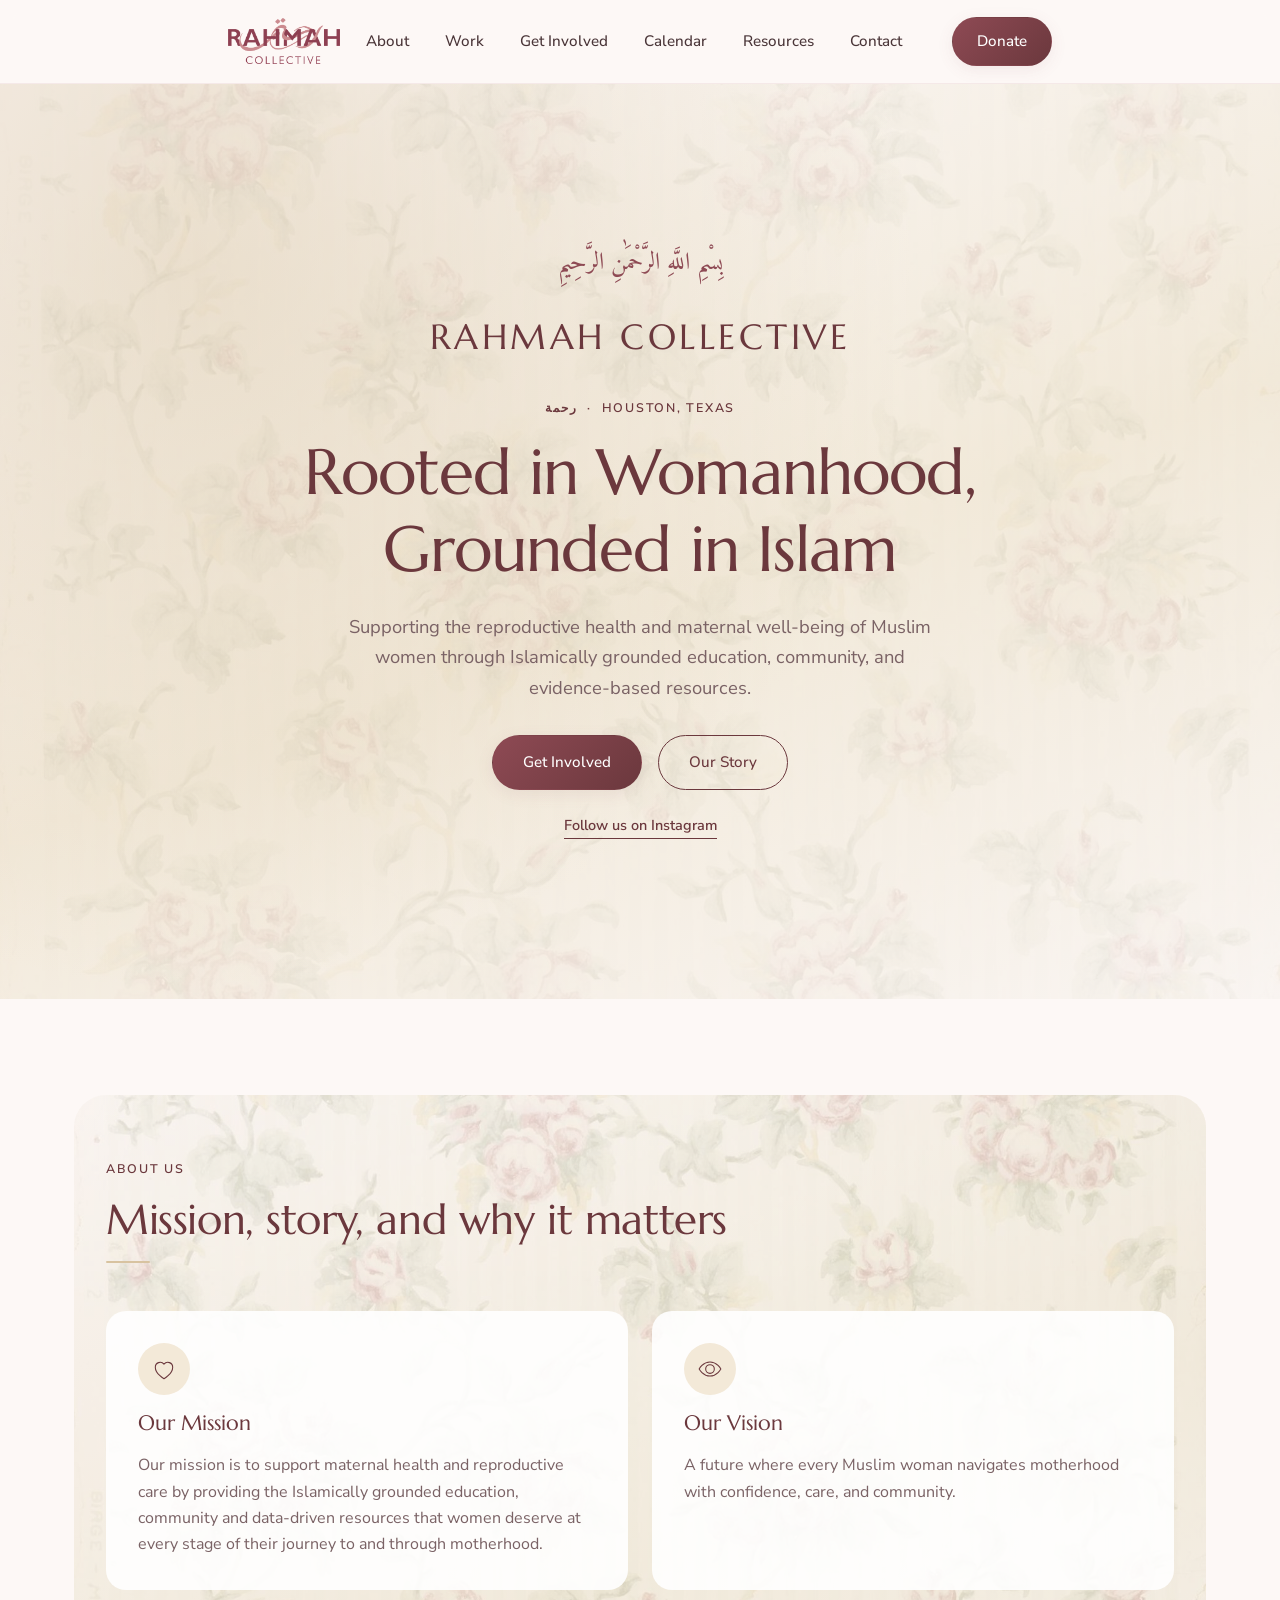
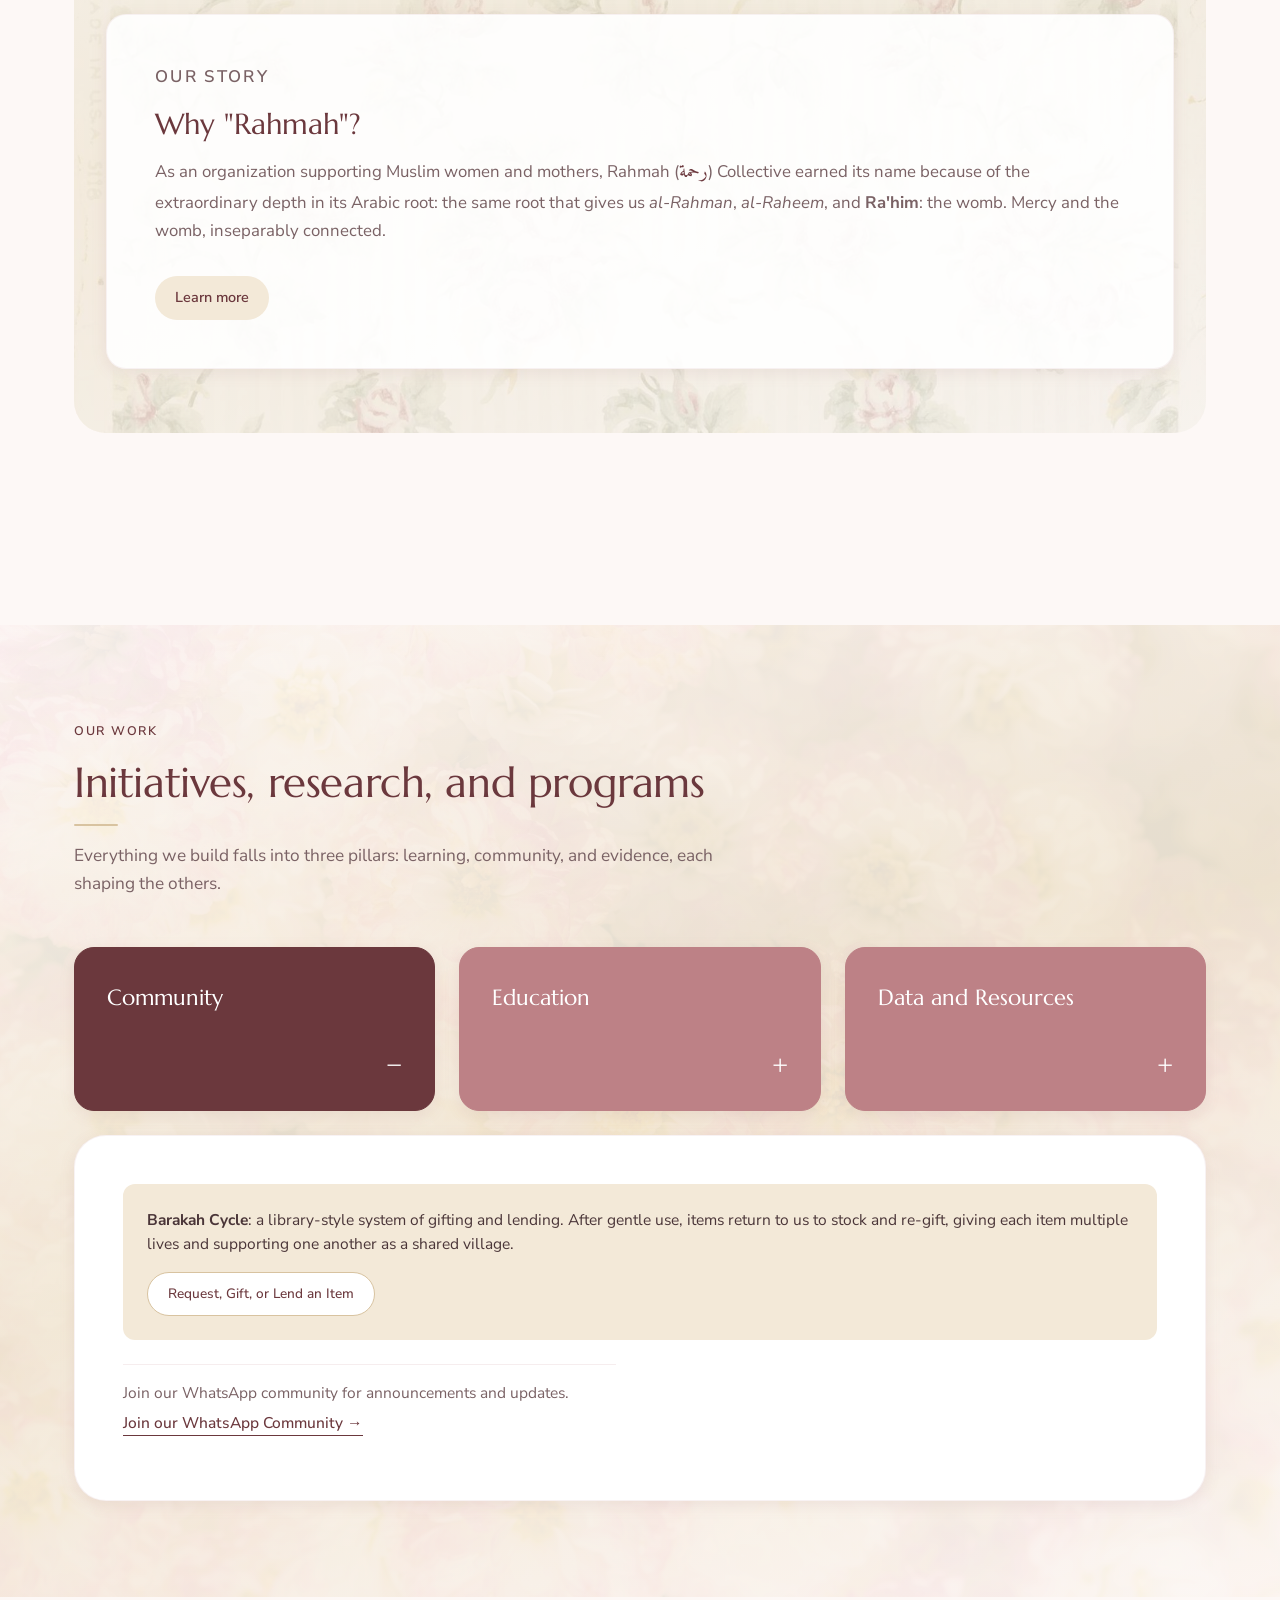
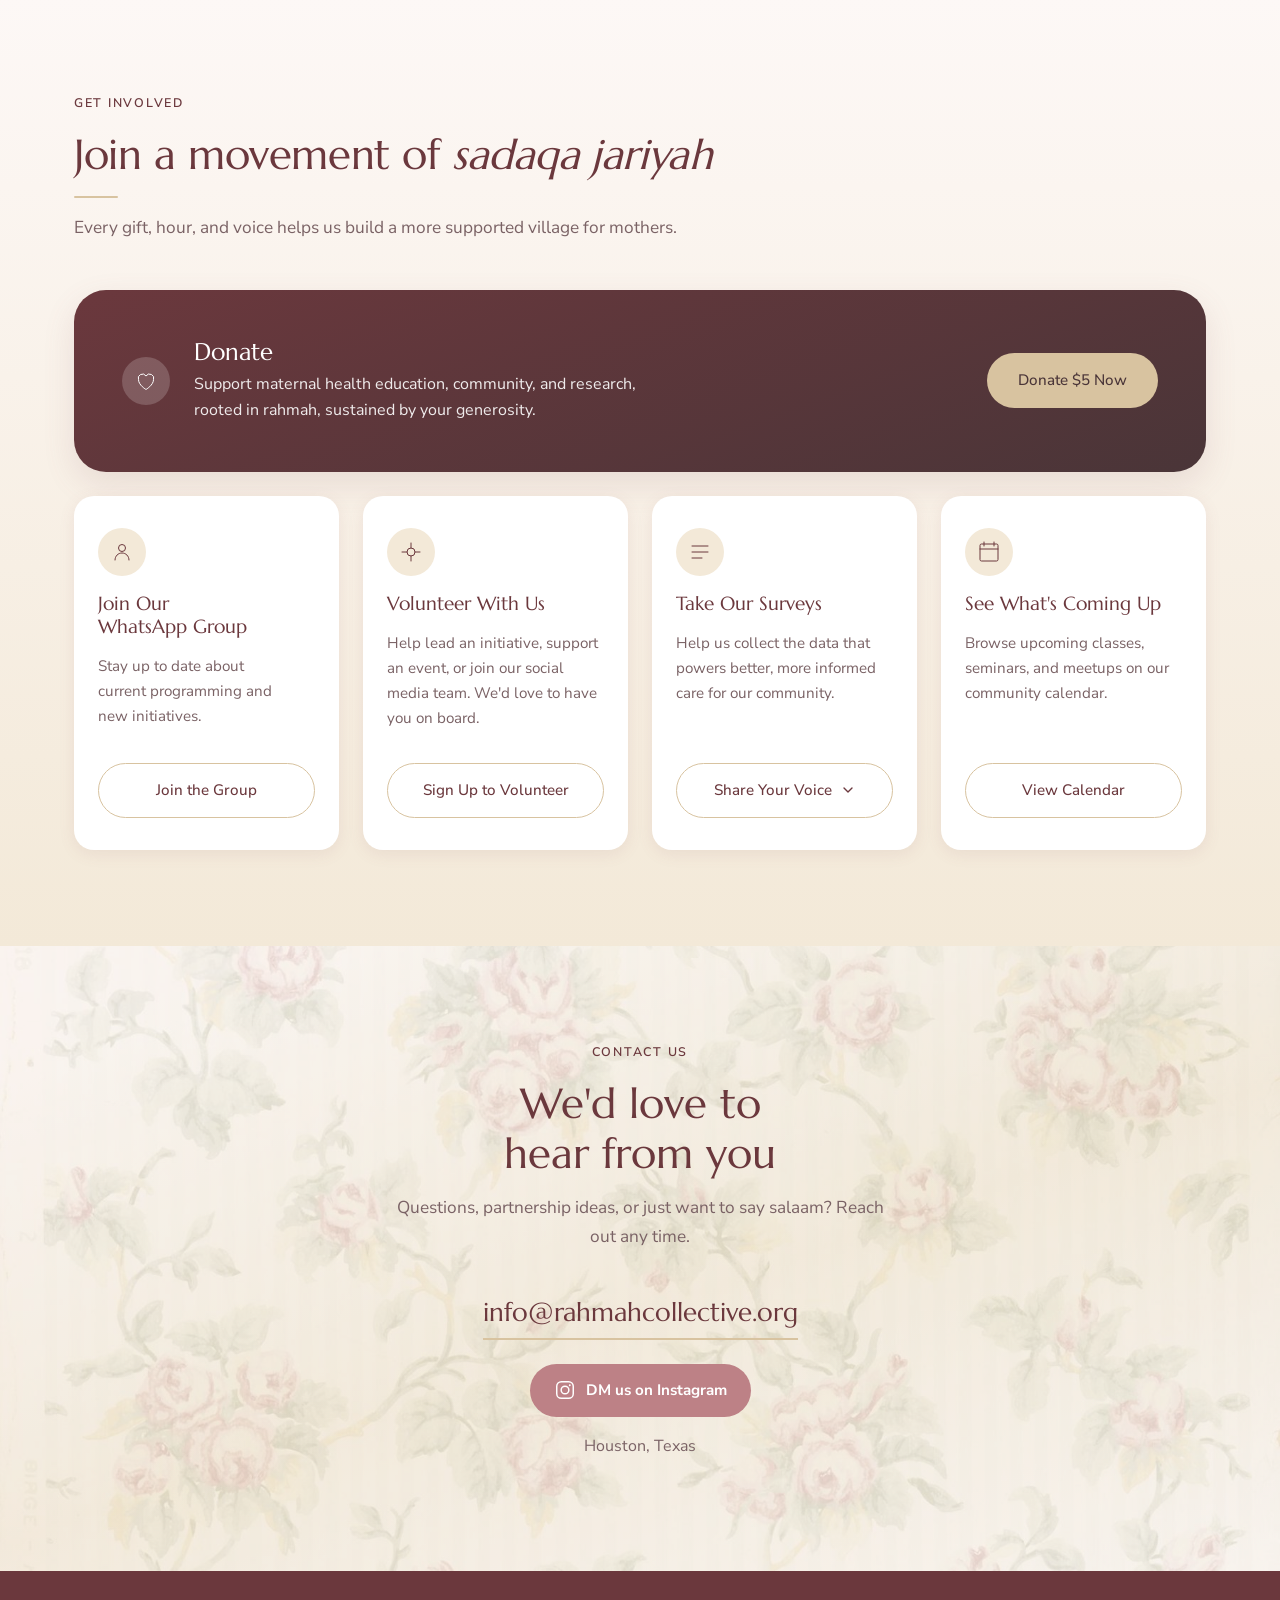
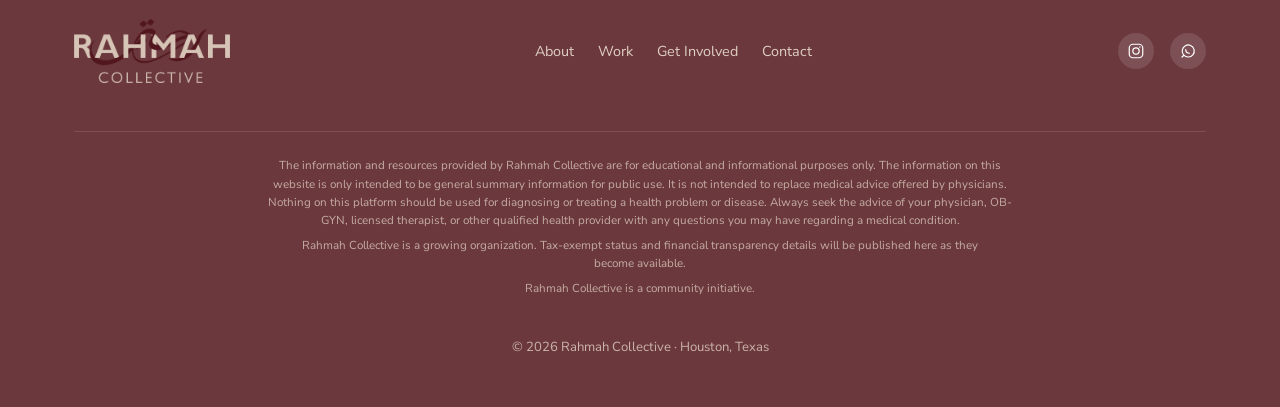
==== commit 8b57e80e: "Polish spacing, Our Story formatting, Instagram CTAs, and directory content - Tighten top spacing on" ====
--- a/index.html
+++ b/index.html
@@ -63,13 +63,13 @@
       <p class="hero-wordmark">Rahmah Collective</p>
       <p class="eyebrow">رحمة &nbsp;·&nbsp; Houston, Texas</p>
       <h1 class="hero-title">Rooted in Womanhood,<br>Grounded in Islam</h1>
-      <p class="hero-lede">Rahmah Collective supports maternal health and reproductive care through Islamically grounded education, community, and data-based resources, at every stage of a woman's journey to and through motherhood.</p>
+      <p class="hero-lede">Supporting the reproductive health and maternal well-being of Muslim women through Islamically grounded education, community, and evidence-based resources.</p>
       <div class="hero-actions">
         <a href="#get-involved" class="btn btn-primary">Get Involved</a>
         <a href="#about" class="btn btn-ghost">Our Story</a>
       </div>
-    </div>
-    <a href="#about" class="scroll-cue" aria-hidden="true"><span></span></a>
+      <a href="https://www.instagram.com/rahmahcollective" target="_blank" rel="noopener" class="hero-instagram">Follow us on Instagram</a>
+    </div>
   </section>
 
   <!-- ================= ABOUT ================= -->
@@ -97,7 +97,7 @@
                 <svg viewBox="0 0 48 48" fill="none"><circle cx="24" cy="24" r="8" stroke="currentColor" stroke-width="2"/><path d="M4 24s7-13 20-13 20 13 20 13-7 13-20 13S4 24 4 24Z" stroke="currentColor" stroke-width="2" stroke-linejoin="round"/></svg>
               </span>
               <h3>Our Vision</h3>
-              <p>A world where every Muslim mother has the knowledge, community, and care she needs to thrive.</p>
+              <p>A future where every Muslim woman navigates motherhood with confidence, care, and community.</p>
             </div>
           </div>
 
@@ -124,12 +124,12 @@
       </div>
 
       <div class="work-tabs reveal" role="tablist" aria-label="Our work categories">
-        <button type="button" class="work-tab" id="tab-education" role="tab" aria-selected="true" aria-controls="panel-education">
-          <span class="work-tab-label">Education</span>
+        <button type="button" class="work-tab" id="tab-community" role="tab" aria-selected="true" aria-controls="panel-community">
+          <span class="work-tab-label">Community</span>
           <span class="work-tab-icon" aria-hidden="true">−</span>
         </button>
-        <button type="button" class="work-tab" id="tab-community" role="tab" aria-selected="false" aria-controls="panel-community" tabindex="-1">
-          <span class="work-tab-label">Community</span>
+        <button type="button" class="work-tab" id="tab-education" role="tab" aria-selected="false" aria-controls="panel-education" tabindex="-1">
+          <span class="work-tab-label">Education</span>
           <span class="work-tab-icon" aria-hidden="true">+</span>
         </button>
         <button type="button" class="work-tab" id="tab-research" role="tab" aria-selected="false" aria-controls="panel-research" tabindex="-1">
@@ -139,13 +139,7 @@
       </div>
 
       <div class="work-panels reveal">
-        <div class="work-panel" id="panel-education" role="tabpanel" aria-labelledby="tab-education" tabindex="0">
-          <ul class="work-list">
-            <li><span>Pre-motherhood classes</span> <span class="tag-soon">Coming soon</span></li>
-          </ul>
-        </div>
-
-        <div class="work-panel" id="panel-community" role="tabpanel" aria-labelledby="tab-community" tabindex="0" hidden>
+        <div class="work-panel" id="panel-community" role="tabpanel" aria-labelledby="tab-community" tabindex="0">
           <ul class="work-list work-list-columns">
             <li class="work-list-feature">
               <span><strong>Barakah Cycle</strong>: a library-style system of gifting and lending. After gentle use, items return to us to stock and re-gift, giving each item multiple lives and supporting one another as a shared village.</span>
@@ -158,12 +152,20 @@
           </ul>
         </div>
 
+        <div class="work-panel" id="panel-education" role="tabpanel" aria-labelledby="tab-education" tabindex="0" hidden>
+          <ul class="work-list">
+            <li><span>Pre-motherhood classes</span> <span class="tag-soon">Coming soon 2026</span></li>
+            <li><span>Lactation While Fasting Ramadan</span> <span class="tag-soon">Coming soon 2027</span></li>
+            <li><span>Nifas/Istihadah infographics</span> <span class="tag-soon">Coming soon</span></li>
+          </ul>
+        </div>
+
         <div class="work-panel" id="panel-research" role="tabpanel" aria-labelledby="tab-research" tabindex="0" hidden>
           <ul class="work-list">
             <li><span>Rahmah Collective Demographic Survey</span> <a href="https://docs.google.com/forms/d/e/1FAIpQLSdz586b2Y2MQ1Q2j2Xw1A2bpXr9MJZUwtI-pUaMxRIlGIdd6g/viewform?usp=header" target="_blank" rel="noopener" class="link-arrow">Take the survey →</a></li>
             <li><span>Houston Moms: Birth &amp; Pregnancy Experience Survey</span> <a href="https://docs.google.com/forms/d/e/1FAIpQLSclFhXlqCu5W_9q6CjrM9YMmfhlUGwrtDl9yxfUoYLdRuDrwQ/viewform?usp=header" target="_blank" rel="noopener" class="link-arrow">Take the survey →</a></li>
             <li>
-              <span>Provider review database: a community-sourced directory of trusted providers.</span>
+              <span>Referral and Resource Database: a community-sourced directory of providers and services.</span>
               <a href="resources.html" class="link-arrow">View the directory →</a>
             </li>
           </ul>
@@ -177,7 +179,7 @@
     <div class="container">
       <div class="section-head reveal">
         <p class="eyebrow">Get Involved</p>
-        <h2>Join a movement of sadaqa jariyah</h2>
+        <h2>Join a movement of <em>sadaqa jariyah</em></h2>
         <p class="section-lede">Every gift, hour, and voice helps us build a more supported village for mothers.</p>
       </div>
 
@@ -191,7 +193,7 @@
             <p>Support maternal health education, community, and research, rooted in rahmah, sustained by your generosity.</p>
           </div>
         </div>
-        <a href="donate.html" class="btn gi-featured-btn">Donate Now</a>
+        <a href="donate.html" class="btn gi-featured-btn">Donate $5 Now</a>
       </div>
 
       <div class="gi-grid">
@@ -200,9 +202,9 @@
           <span class="gi-icon" aria-hidden="true">
             <svg viewBox="0 0 48 48" fill="none"><circle cx="24" cy="16" r="7" stroke="currentColor" stroke-width="2"/><path d="M10 40c0-8 6.3-14 14-14s14 6 14 14" stroke="currentColor" stroke-width="2" stroke-linecap="round"/></svg>
           </span>
-          <h3>Become a Member</h3>
-          <p>Join our group chat and email listserv to stay close to the community and every new offering.</p>
-          <a href="https://chat.whatsapp.com/BjzJlL33dep8Dvu3CyLVQ9" target="_blank" rel="noopener" class="btn btn-outline">Join Us</a>
+          <h3>Join Our WhatsApp Group</h3>
+          <p>Stay up to date about current programming and new initiatives.</p>
+          <a href="https://chat.whatsapp.com/BjzJlL33dep8Dvu3CyLVQ9" target="_blank" rel="noopener" class="btn btn-outline">Join the Group</a>
         </div>
 
         <div class="gi-card reveal">
@@ -253,6 +255,10 @@
       <h2>We'd love to hear from you</h2>
       <p class="section-lede">Questions, partnership ideas, or just want to say salaam? Reach out any time.</p>
       <a href="mailto:info@rahmahcollective.org" class="contact-email">info@rahmahcollective.org</a>
+      <a href="https://www.instagram.com/rahmahcollective" target="_blank" rel="noopener" class="calendar-instagram-cta" style="margin-top:var(--space-3);">
+        <svg viewBox="0 0 24 24" fill="none" aria-hidden="true"><rect x="3" y="3" width="18" height="18" rx="5" stroke="currentColor" stroke-width="1.6"/><circle cx="12" cy="12" r="4.2" stroke="currentColor" stroke-width="1.6"/><circle cx="17.2" cy="6.8" r="1" fill="currentColor"/></svg>
+        <span>DM us on Instagram</span>
+      </a>
       <p class="contact-location">Houston, Texas</p>
     </div>
   </section>
--- a/css/styles.css
+++ b/css/styles.css
@@ -296,6 +296,15 @@
   margin:0 auto var(--space-4);
 }
 .hero-actions{ display:flex; gap:var(--space-2); flex-wrap:wrap; justify-content:center; }
+
+.hero-instagram{
+  display:inline-block;
+  margin-top:var(--space-3);
+  font-size:0.9rem;
+  font-weight:600;
+  color:#6B383D;
+  border-bottom:1px solid currentColor;
+}
 
 .scroll-cue{
   position:absolute;
@@ -460,6 +469,33 @@
   letter-spacing:0.03em;
   color:var(--color-text-soft);
 }
+.pull-quote sup{ font-size:0.6em; margin-left:2px; }
+.pull-quote sup a{
+  color:#6B383D;
+  font-weight:700;
+  font-style:normal;
+  text-decoration:underline;
+}
+.pull-quote-plain{
+  text-align:center;
+  border-left:none;
+  border-top:1px solid var(--color-gold);
+  border-bottom:1px solid var(--color-gold);
+  padding:var(--space-3) var(--space-4);
+}
+
+.story-endnotes{
+  margin-top:var(--space-6);
+  padding-top:var(--space-3);
+  border-top:1px solid rgba(189,129,134,0.2);
+  list-style:decimal;
+  padding-left:1.2em;
+  font-size:0.8rem;
+  line-height:1.6;
+  color:var(--color-text-soft);
+}
+.story-endnotes li{ margin-bottom:var(--space-2); }
+.story-endnotes a{ color:var(--color-gold); margin-left:4px; }
 
 /* =========================================================
    Work
@@ -604,6 +640,27 @@
 }
 .calendar-frame-wrap iframe{ display:block; border-radius:var(--radius-sm); }
 .calendar-fallback{ color:var(--color-text-soft); font-size:0.9rem; text-align:center; margin:0; }
+
+.calendar-instagram-cta{
+  display:flex;
+  align-items:center;
+  justify-content:center;
+  gap:10px;
+  margin:0 auto var(--space-2);
+  padding:14px 24px;
+  border-radius:999px;
+  background:var(--color-secondary-soft);
+  color:#6B383D;
+  font-weight:700;
+  font-size:0.95rem;
+  width:fit-content;
+  transition: background var(--dur-fast) var(--ease-out), transform var(--dur-fast) var(--ease-out);
+}
+.calendar-instagram-cta svg{ width:22px; height:22px; flex-shrink:0; }
+.calendar-instagram-cta:hover{ background:var(--color-secondary); transform:translateY(-2px); }
+
+#contact .calendar-instagram-cta{ background:#BD8186; color:#fff; }
+#contact .calendar-instagram-cta:hover{ background:#8E4A54; }
 
 .work-calendar-widget{ margin-top:var(--space-5); max-width:560px; margin-left:auto; margin-right:auto; text-align:center; }
 .work-calendar-widget .calendar-frame-wrap{ text-align:left; }
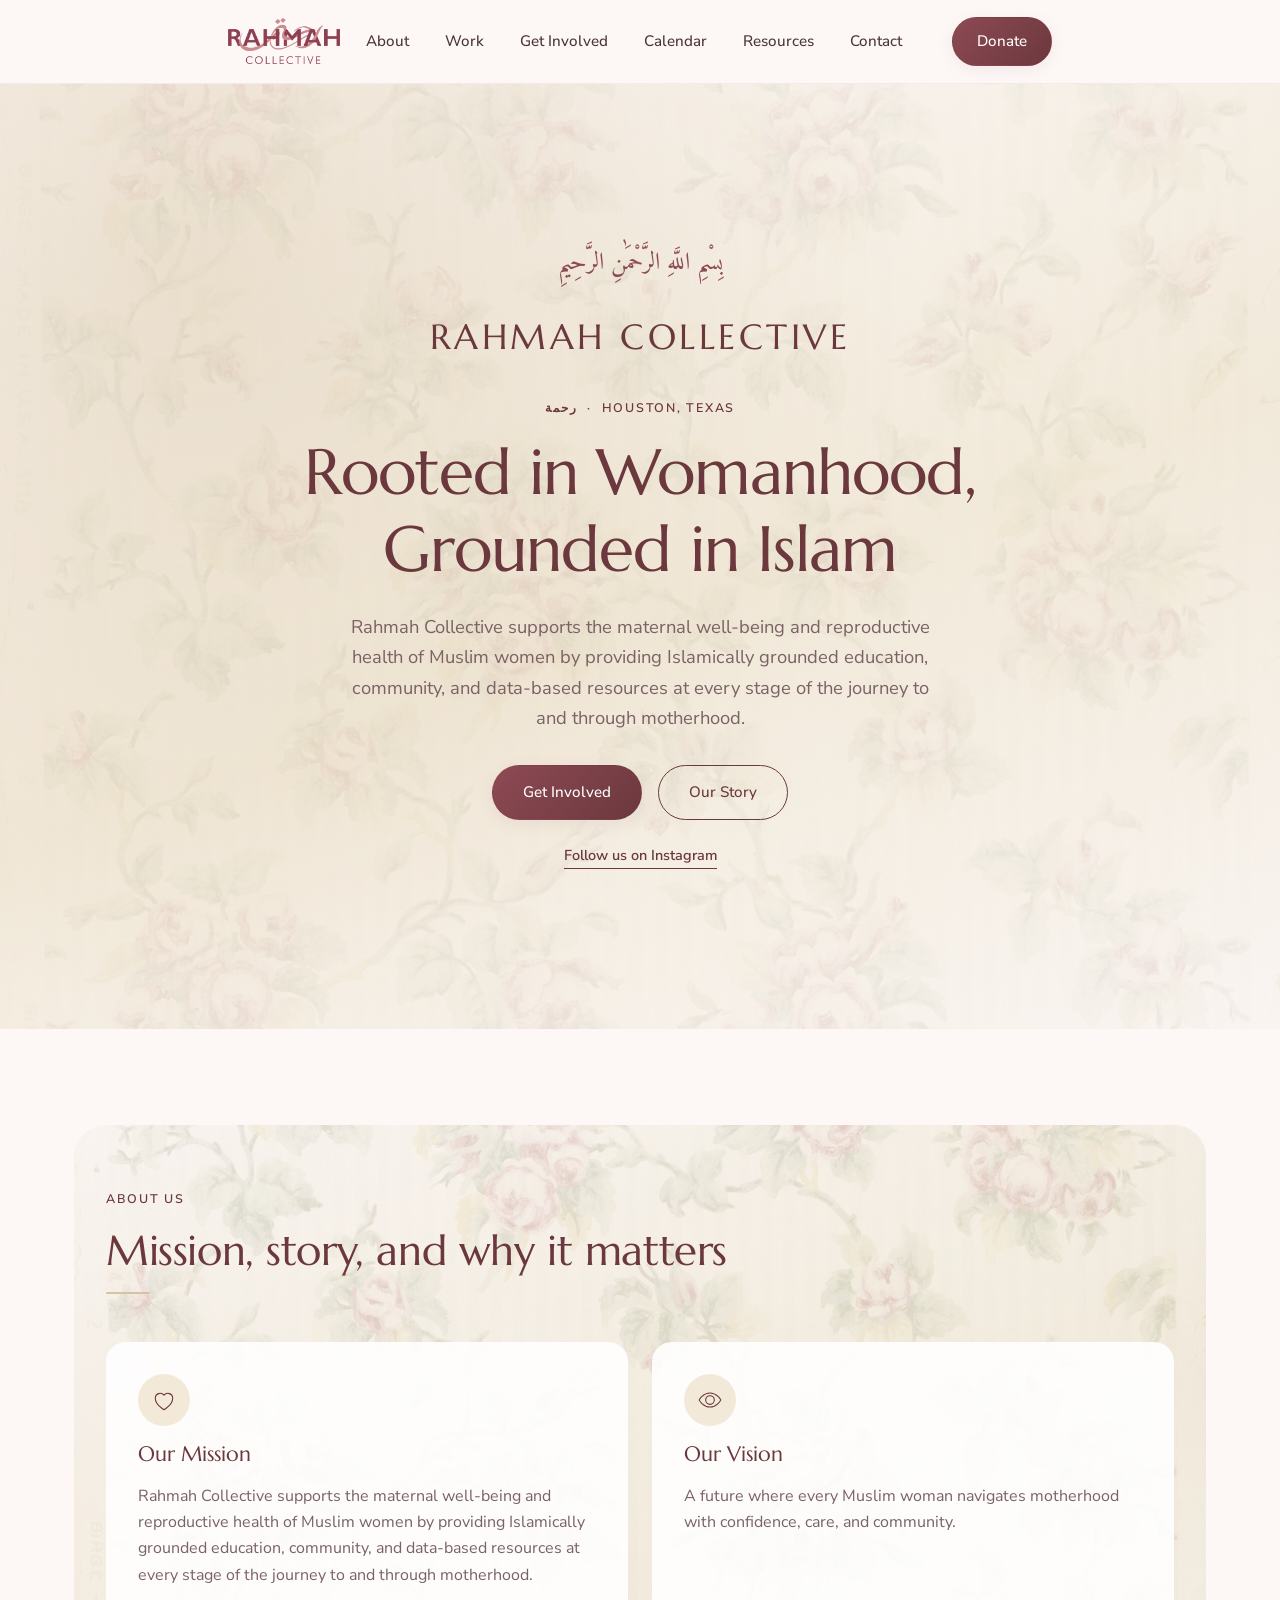
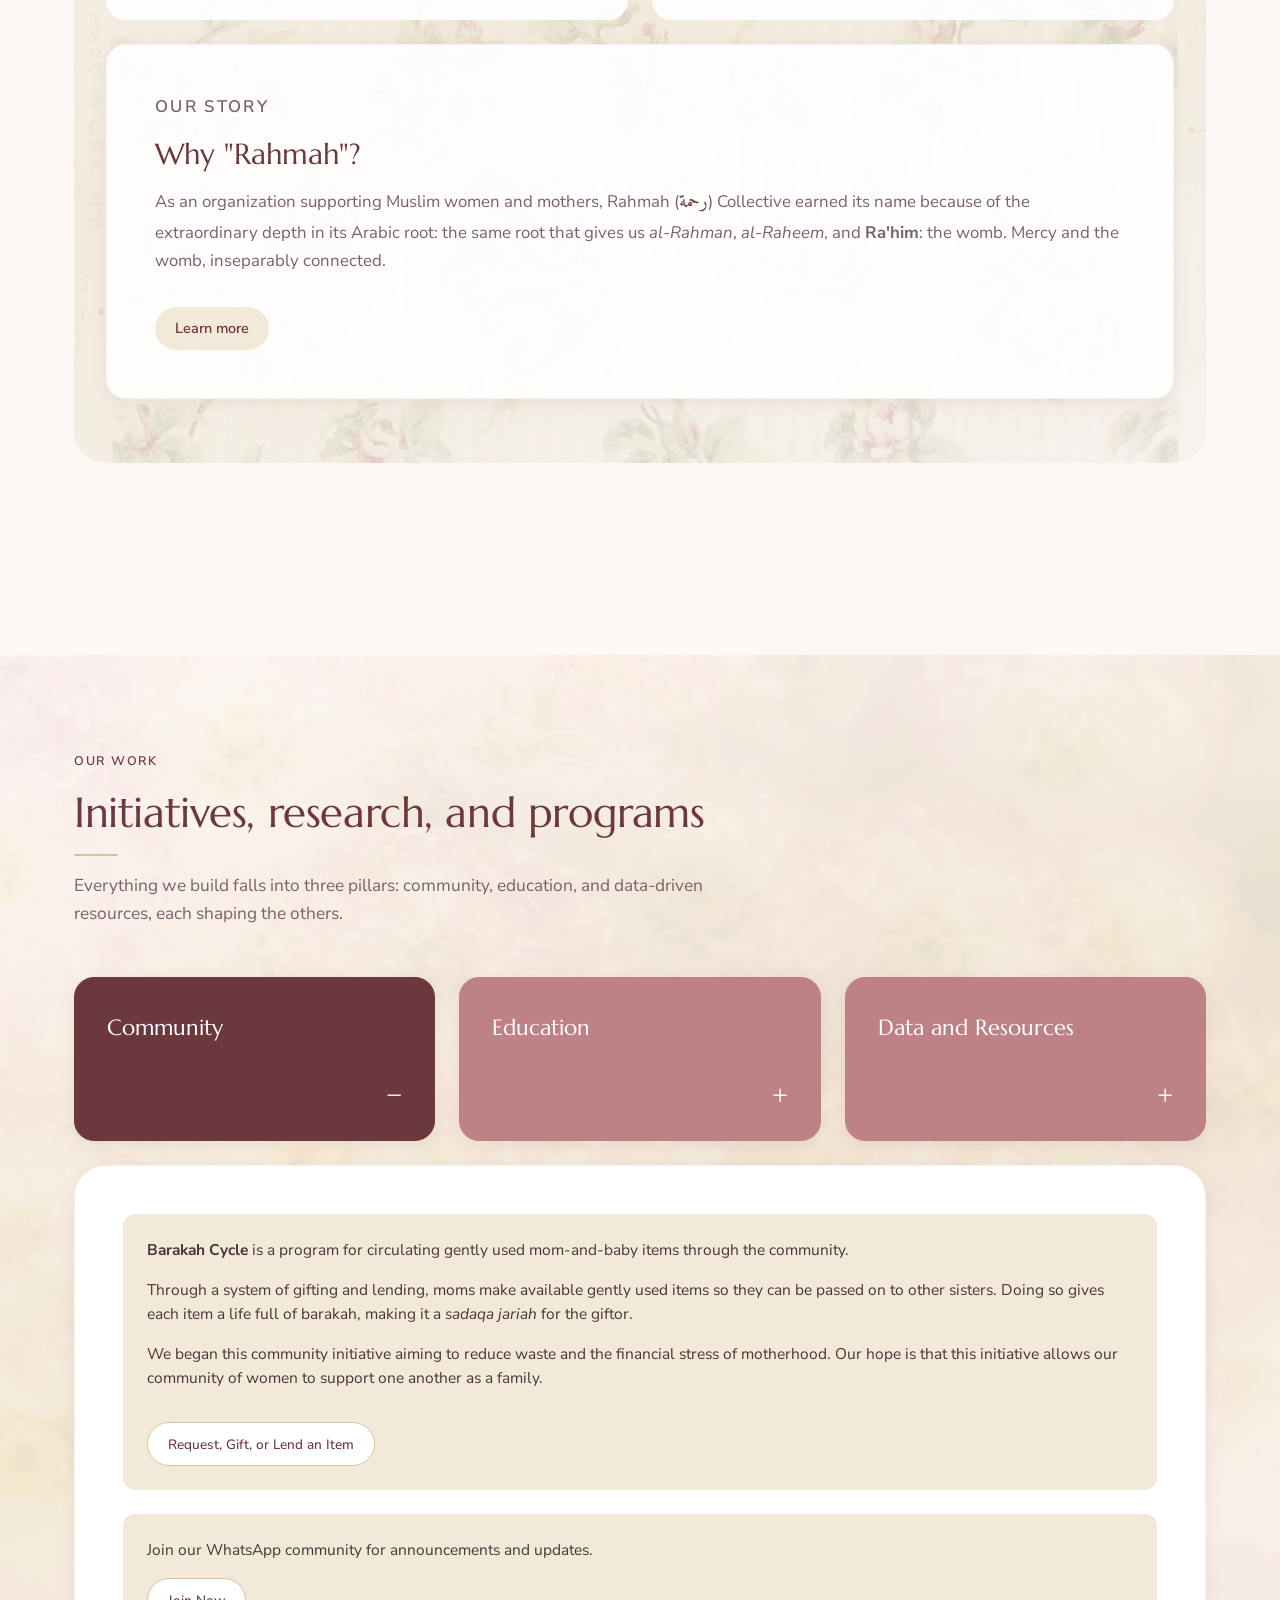
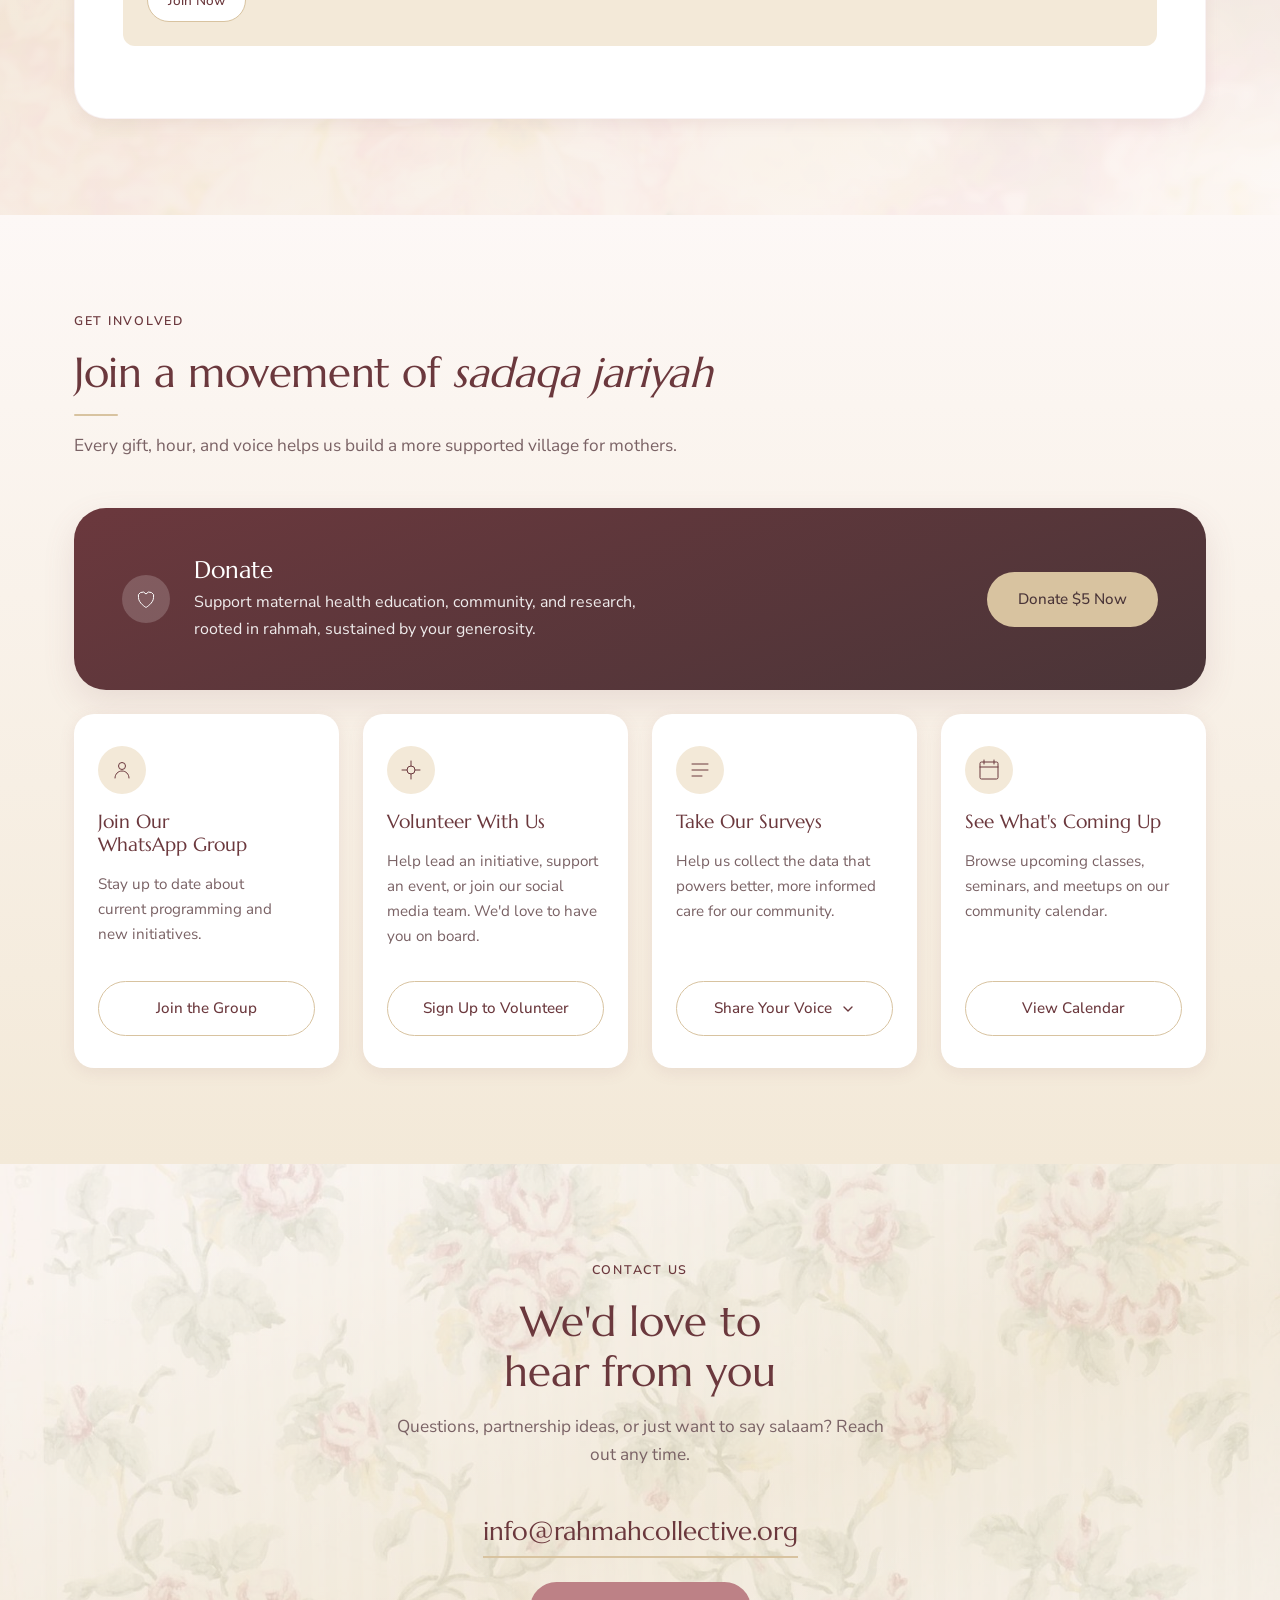
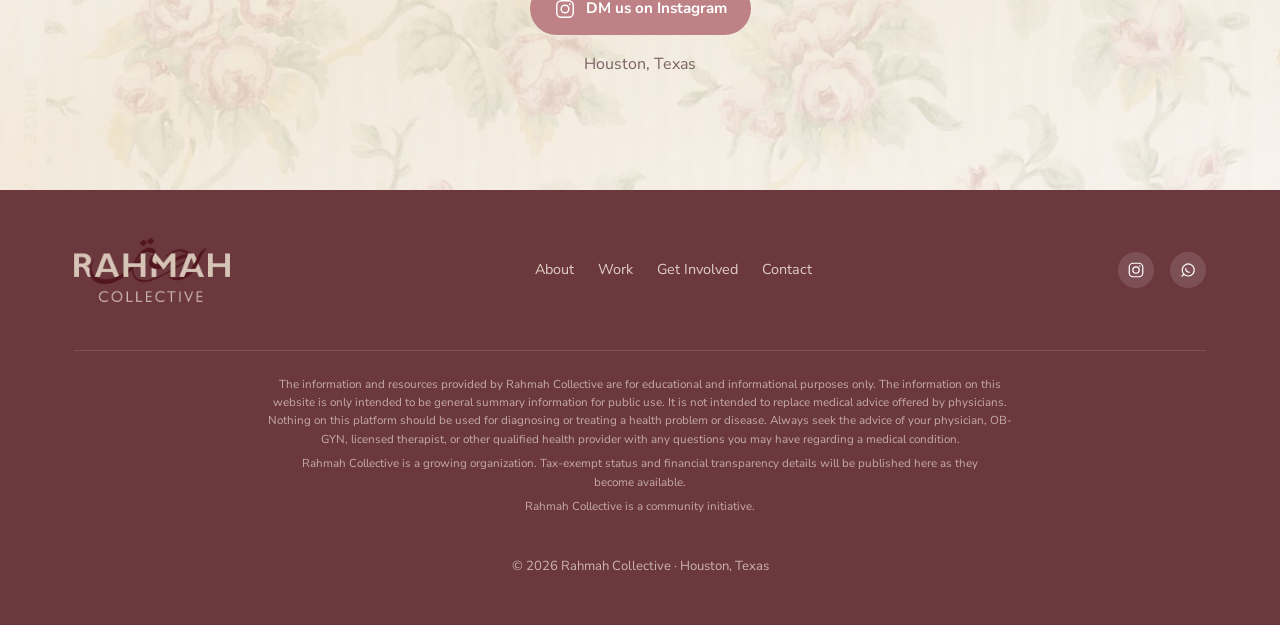
==== commit 186fe2d4: "Update hero/mission copy, Work section content, and directory referral email - Update hero lede and " ====
--- a/index.html
+++ b/index.html
@@ -63,7 +63,7 @@
       <p class="hero-wordmark">Rahmah Collective</p>
       <p class="eyebrow">رحمة &nbsp;·&nbsp; Houston, Texas</p>
       <h1 class="hero-title">Rooted in Womanhood,<br>Grounded in Islam</h1>
-      <p class="hero-lede">Supporting the reproductive health and maternal well-being of Muslim women through Islamically grounded education, community, and evidence-based resources.</p>
+      <p class="hero-lede">Rahmah Collective supports the maternal well-being and reproductive health of Muslim women by providing Islamically grounded education, community, and data-based resources at every stage of the journey to and through motherhood.</p>
       <div class="hero-actions">
         <a href="#get-involved" class="btn btn-primary">Get Involved</a>
         <a href="#about" class="btn btn-ghost">Our Story</a>
@@ -90,7 +90,7 @@
                 <svg viewBox="0 0 48 48" fill="none"><path d="M24 42s-16-9.4-16-21A9 9 0 0 1 24 15a9 9 0 0 1 16 6c0 11.6-16 21-16 21Z" stroke="currentColor" stroke-width="2" stroke-linejoin="round"/></svg>
               </span>
               <h3>Our Mission</h3>
-              <p>Our mission is to support maternal health and reproductive care by providing the Islamically grounded education, community and data-driven resources that women deserve at every stage of their journey to and through motherhood.</p>
+              <p>Rahmah Collective supports the maternal well-being and reproductive health of Muslim women by providing Islamically grounded education, community, and data-based resources at every stage of the journey to and through motherhood.</p>
             </div>
             <div class="mv-card reveal">
               <span class="mv-icon" aria-hidden="true">
@@ -120,7 +120,7 @@
       <div class="section-head reveal">
         <p class="eyebrow">Our Work</p>
         <h2>Initiatives, research, and programs</h2>
-        <p class="section-lede">Everything we build falls into three pillars: learning, community, and evidence, each shaping the others.</p>
+        <p class="section-lede">Everything we build falls into three pillars: community, education, and data-driven resources, each shaping the others.</p>
       </div>
 
       <div class="work-tabs reveal" role="tablist" aria-label="Our work categories">
@@ -142,19 +142,21 @@
         <div class="work-panel" id="panel-community" role="tabpanel" aria-labelledby="tab-community" tabindex="0">
           <ul class="work-list work-list-columns">
             <li class="work-list-feature">
-              <span><strong>Barakah Cycle</strong>: a library-style system of gifting and lending. After gentle use, items return to us to stock and re-gift, giving each item multiple lives and supporting one another as a shared village.</span>
+              <p><strong>Barakah Cycle</strong> is a program for circulating gently used mom-and-baby items through the community.</p>
+              <p>Through a system of gifting and lending, moms make available gently used items so they can be passed on to other sisters. Doing so gives each item a life full of barakah, making it a <em>sadaqa jariah</em> for the giftor.</p>
+              <p>We began this community initiative aiming to reduce waste and the financial stress of motherhood. Our hope is that this initiative allows our community of women to support one another as a family.</p>
               <a href="https://forms.gle/q2et6M6wot6SWigPA" target="_blank" rel="noopener" class="btn btn-small btn-outline">Request, Gift, or Lend an Item</a>
             </li>
-            <li>
+            <li class="work-list-feature">
               <span>Join our WhatsApp community for announcements and updates.</span>
-              <a href="https://chat.whatsapp.com/BjzJlL33dep8Dvu3CyLVQ9" target="_blank" rel="noopener" class="link-arrow">Join our WhatsApp Community →</a>
+              <a href="https://chat.whatsapp.com/BjzJlL33dep8Dvu3CyLVQ9" target="_blank" rel="noopener" class="btn btn-small btn-outline">Join Now</a>
             </li>
           </ul>
         </div>
 
         <div class="work-panel" id="panel-education" role="tabpanel" aria-labelledby="tab-education" tabindex="0" hidden>
           <ul class="work-list">
-            <li><span>Pre-motherhood classes</span> <span class="tag-soon">Coming soon 2026</span></li>
+            <li><span>Pre-Motherhood Classes</span> <span class="tag-soon">Coming soon 2026</span></li>
             <li><span>Lactation While Fasting Ramadan</span> <span class="tag-soon">Coming soon 2027</span></li>
             <li><span>Nifas/Istihadah infographics</span> <span class="tag-soon">Coming soon</span></li>
           </ul>
--- a/css/styles.css
+++ b/css/styles.css
@@ -691,6 +691,8 @@
   margin-bottom:var(--space-1);
 }
 .work-list-feature span{ color:var(--color-text); }
+.work-list-feature p{ color:var(--color-text); margin:0 0 var(--space-2); }
+.work-list-feature p:last-of-type{ margin-bottom:var(--space-2); }
 
 .resource-jumpnav{
   display:flex;
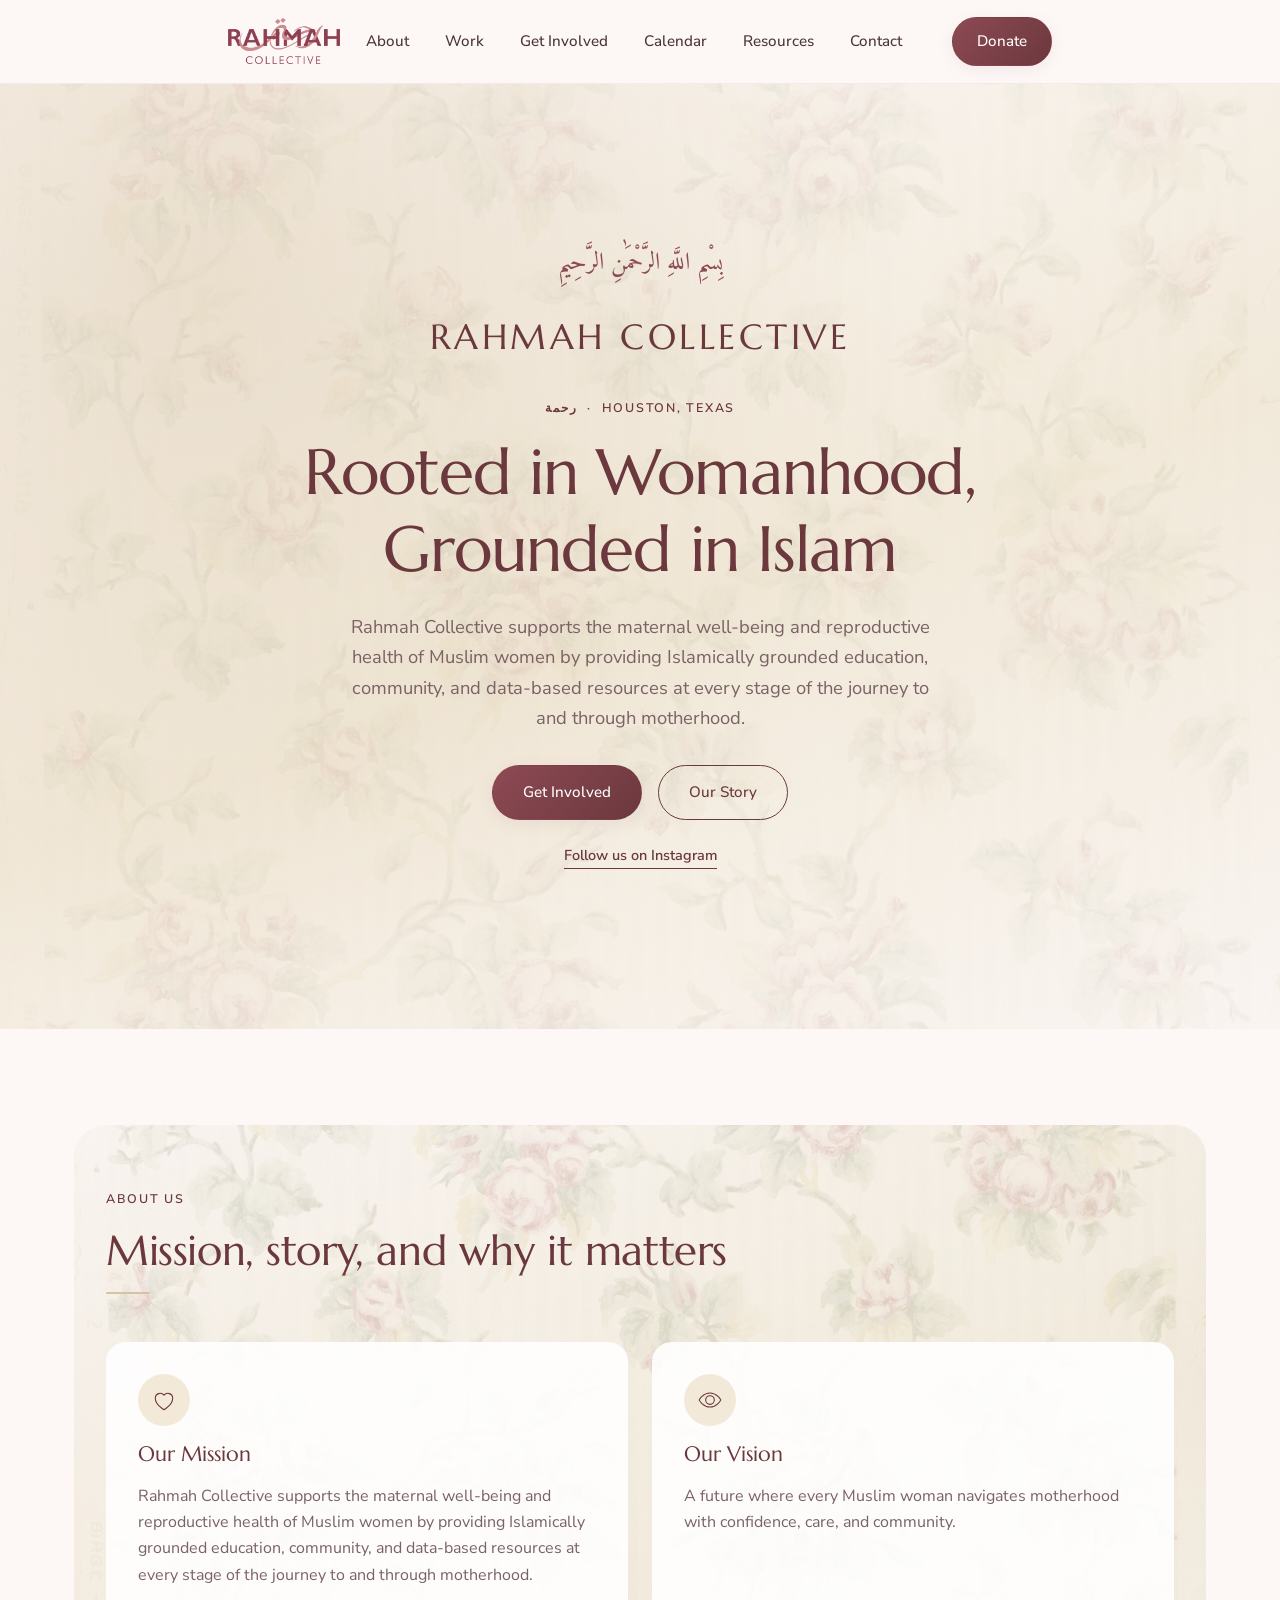
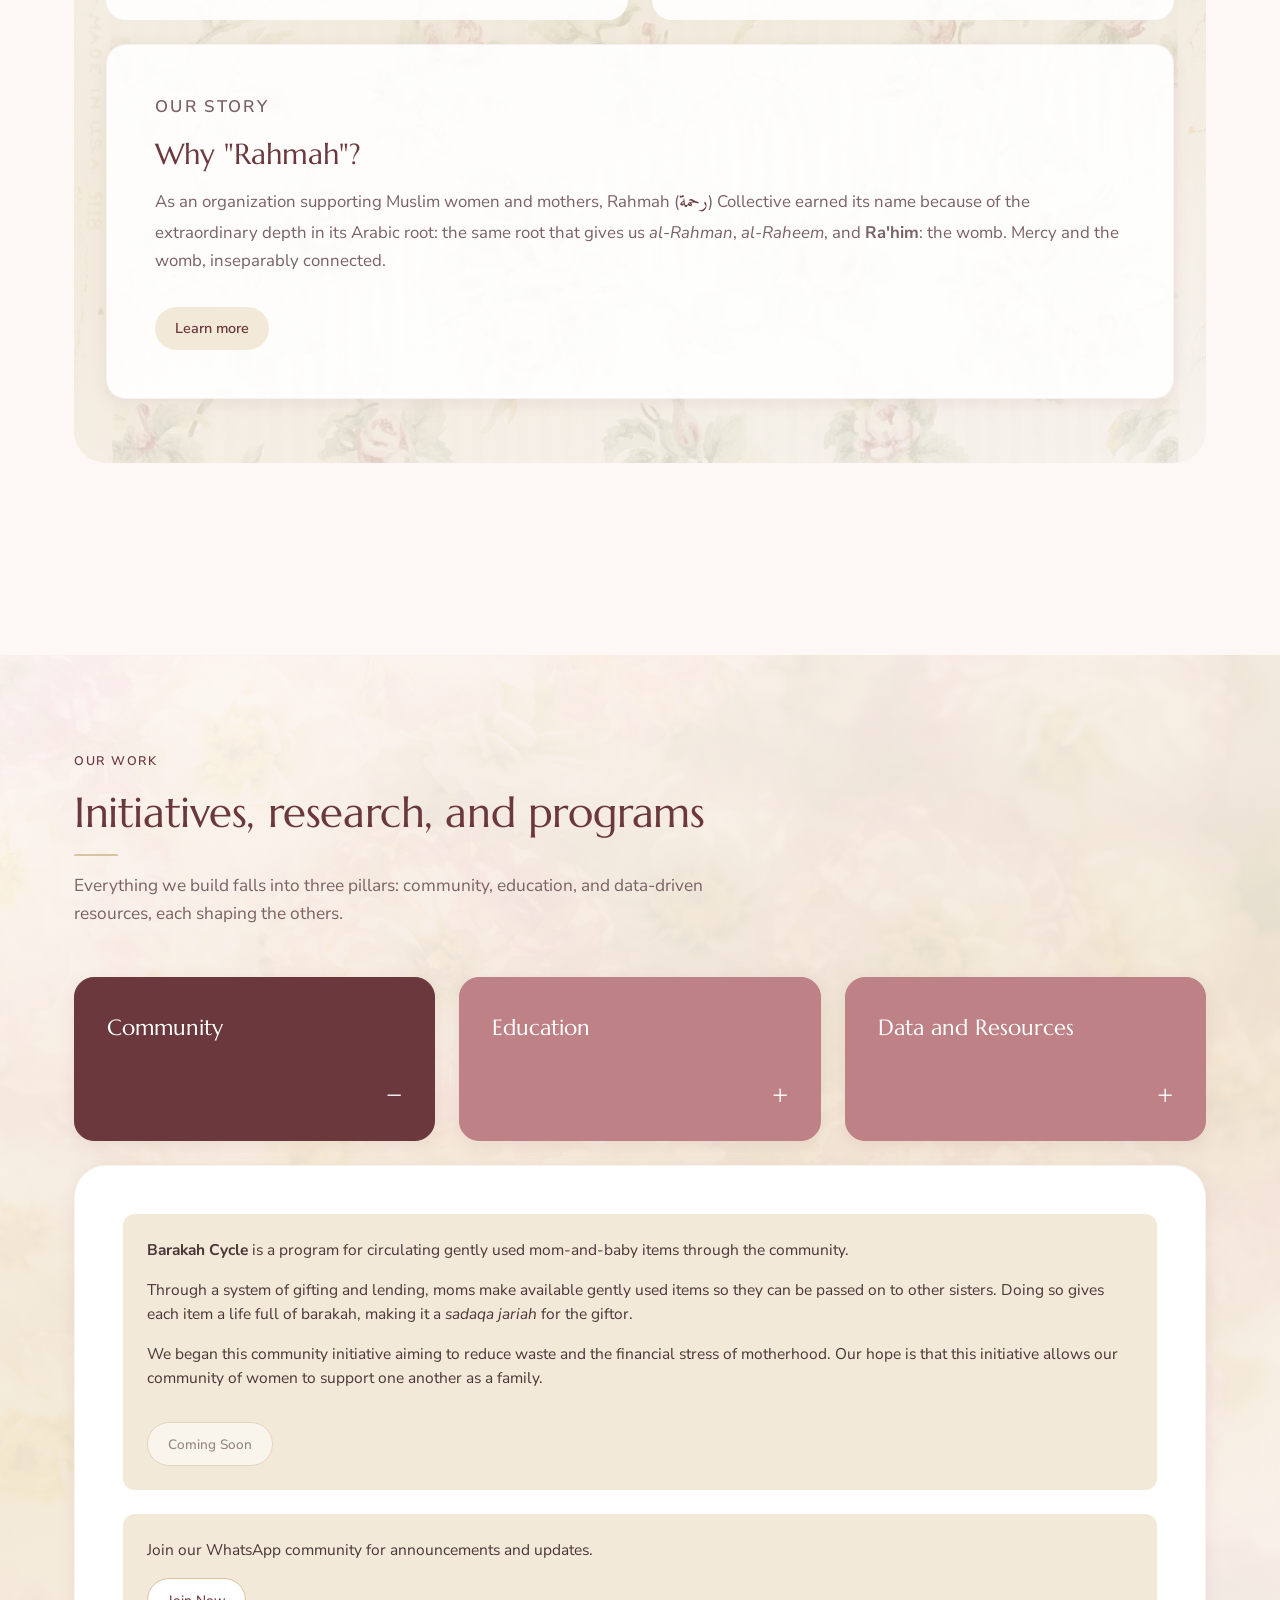
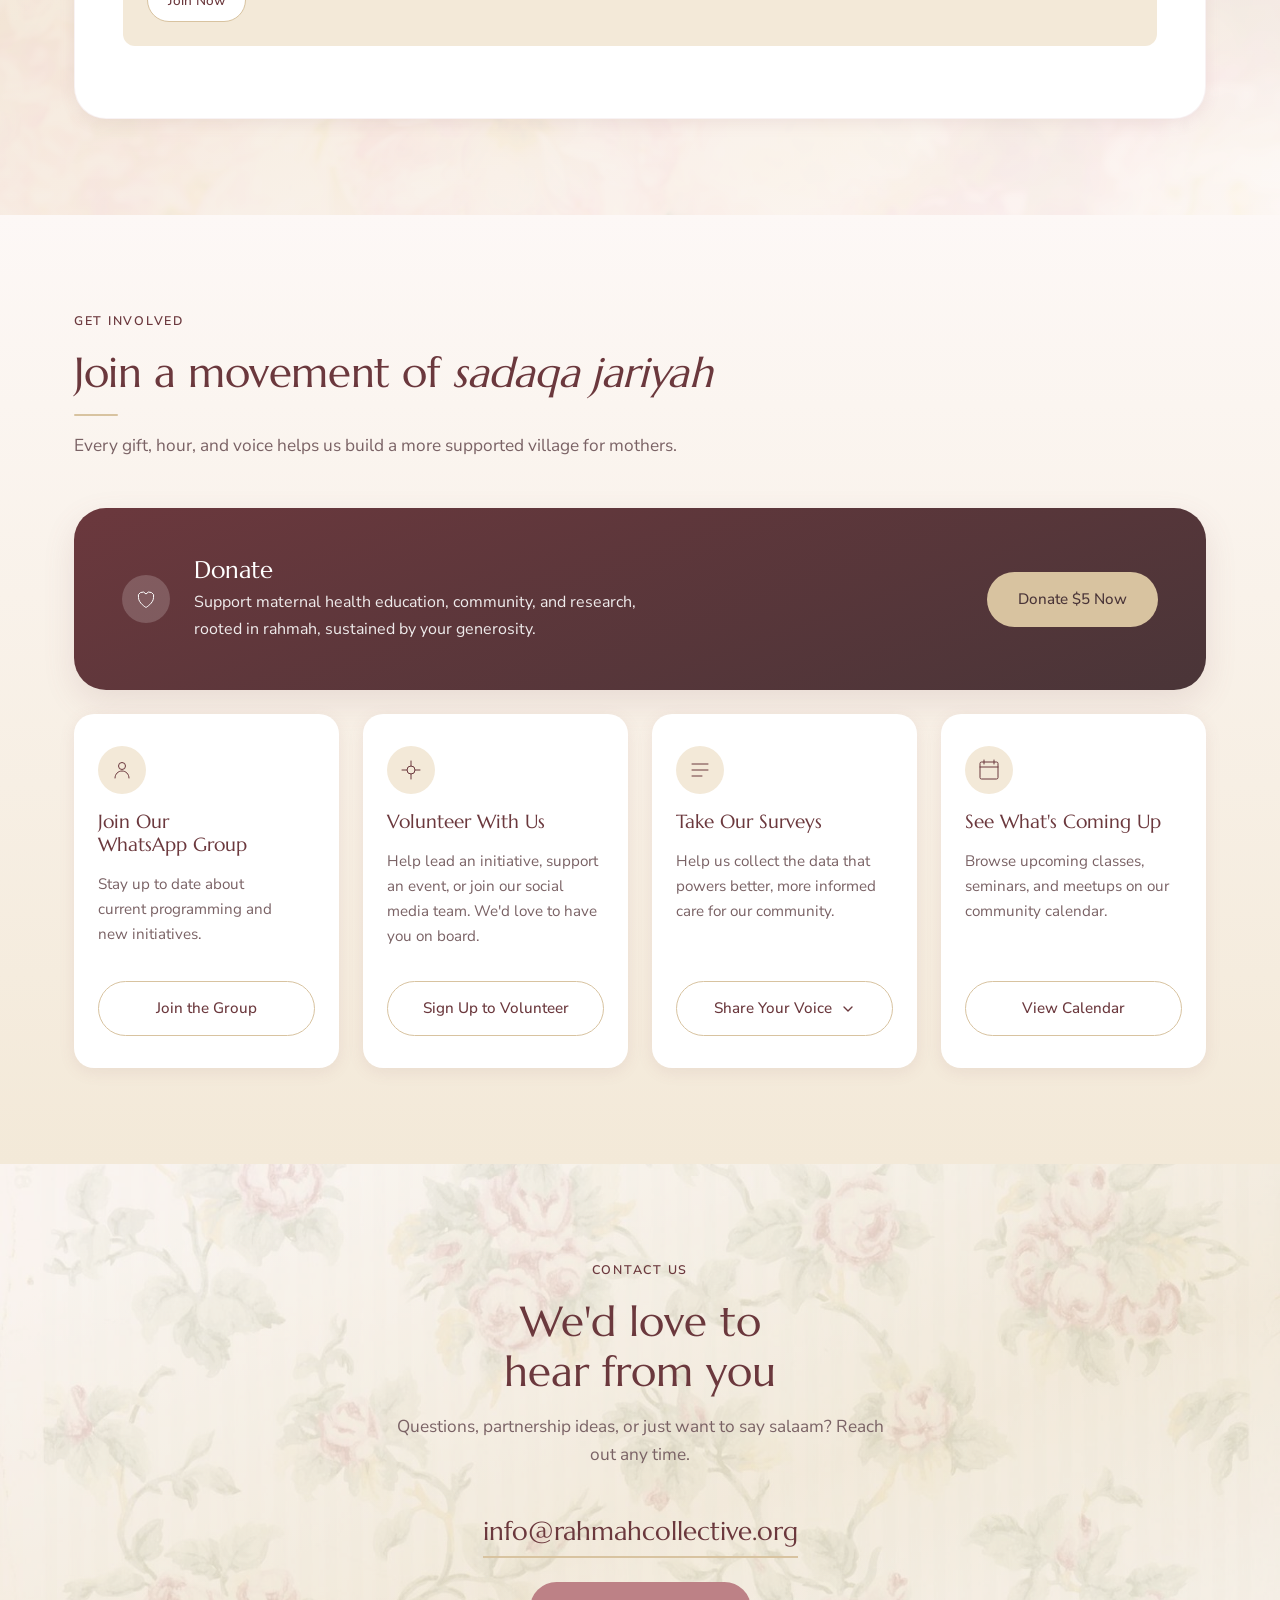
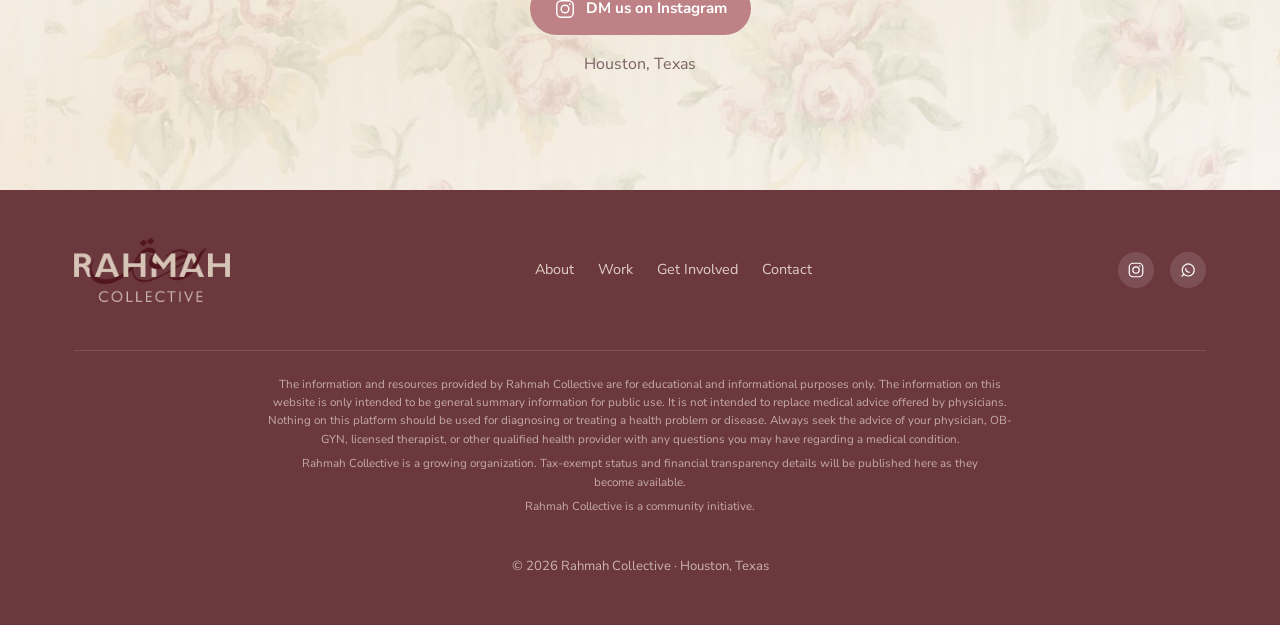
==== commit 22d62128: "Set Barakah Cycle CTA to Coming Soon, update referral email - Barakah Cycle button now shows a disab" ====
--- a/index.html
+++ b/index.html
@@ -7,22 +7,43 @@
 <meta name="description" content="Rahmah Collective supports maternal health and reproductive care through Islamically grounded education, community, and research at every stage of a woman's journey to and through motherhood.">
 <link rel="icon" type="image/png" href="assets/images/logo.png">
 
-<!-- Social share preview. NOTE: swap these three URLs to absolute (https://rahmahcollective.org/...) once the site has a real domain; relative paths won't resolve for link-preview crawlers. -->
 <meta property="og:type" content="website">
 <meta property="og:title" content="Rahmah Collective | Rooted in Womanhood, Grounded in Islam">
 <meta property="og:description" content="Islamically grounded education, community, and research for maternal health and reproductive care, at every stage of a woman's journey to and through motherhood.">
-<meta property="og:image" content="assets/images/logo.png">
+<meta property="og:image" content="https://rahmahcollective.org/assets/images/logo.png">
 <meta property="og:url" content="https://rahmahcollective.org/">
+<link rel="canonical" href="https://rahmahcollective.org/">
 <meta name="twitter:card" content="summary_large_image">
 <meta name="twitter:title" content="Rahmah Collective | Rooted in Womanhood, Grounded in Islam">
 <meta name="twitter:description" content="Islamically grounded education, community, and research for maternal health and reproductive care, at every stage of a woman's journey to and through motherhood.">
-<meta name="twitter:image" content="assets/images/logo.png">
+<meta name="twitter:image" content="https://rahmahcollective.org/assets/images/logo.png">
 
 <link rel="preconnect" href="https://fonts.googleapis.com">
 <link rel="preconnect" href="https://fonts.gstatic.com" crossorigin>
 <link href="https://fonts.googleapis.com/css2?family=Marcellus&family=Nunito+Sans:wght@300;400;500;600;700&family=Amiri:ital@0;1&display=swap" rel="stylesheet">
 
 <link rel="stylesheet" href="css/styles.css">
+
+<script type="application/ld+json">
+{
+  "@context": "https://schema.org",
+  "@type": "NGO",
+  "name": "Rahmah Collective",
+  "url": "https://rahmahcollective.org/",
+  "logo": "https://rahmahcollective.org/assets/images/logo.png",
+  "description": "Rahmah Collective supports the maternal well-being and reproductive health of Muslim women by providing Islamically grounded education, community, and data-based resources at every stage of the journey to and through motherhood.",
+  "address": {
+    "@type": "PostalAddress",
+    "addressLocality": "Houston",
+    "addressRegion": "TX",
+    "addressCountry": "US"
+  },
+  "email": "info@rahmahcollective.org",
+  "sameAs": [
+    "https://www.instagram.com/rahmahcollective"
+  ]
+}
+</script>
 </head>
 <body>
 
@@ -141,11 +162,11 @@
       <div class="work-panels reveal">
         <div class="work-panel" id="panel-community" role="tabpanel" aria-labelledby="tab-community" tabindex="0">
           <ul class="work-list work-list-columns">
-            <li class="work-list-feature">
+            <li class="work-list-feature" id="barakah-cycle">
               <p><strong>Barakah Cycle</strong> is a program for circulating gently used mom-and-baby items through the community.</p>
               <p>Through a system of gifting and lending, moms make available gently used items so they can be passed on to other sisters. Doing so gives each item a life full of barakah, making it a <em>sadaqa jariah</em> for the giftor.</p>
               <p>We began this community initiative aiming to reduce waste and the financial stress of motherhood. Our hope is that this initiative allows our community of women to support one another as a family.</p>
-              <a href="https://forms.gle/q2et6M6wot6SWigPA" target="_blank" rel="noopener" class="btn btn-small btn-outline">Request, Gift, or Lend an Item</a>
+              <span class="btn btn-small btn-outline btn-disabled" aria-disabled="true">Coming Soon</span>
             </li>
             <li class="work-list-feature">
               <span>Join our WhatsApp community for announcements and updates.</span>
--- a/css/styles.css
+++ b/css/styles.css
@@ -157,6 +157,7 @@
 .btn-outline:hover{ background: var(--color-secondary-soft); transform:translateY(-2px); }
 .btn:active{ transform:scale(0.97); box-shadow:none; }
 .btn-small{ padding:10px 20px; font-size:0.85rem; margin-top:var(--space-2); }
+.btn-disabled{ opacity:0.55; cursor:default; pointer-events:none; }
 .btn-nav{ padding:11px 24px; }
 
 .link-arrow{
@@ -305,6 +306,23 @@
   color:#6B383D;
   border-bottom:1px solid currentColor;
 }
+
+.hero-announce-bar{
+  display:flex;
+  align-items:center;
+  justify-content:center;
+  gap:10px;
+  flex-wrap:wrap;
+  padding:12px var(--space-3);
+  background:linear-gradient(135deg, #8E4A54 0%, #6B383D 100%);
+  color:#fff;
+  font-family:var(--font-body);
+  font-size:0.88rem;
+  font-weight:600;
+  text-align:center;
+}
+.hero-announce-bar a{ color:#fff; text-decoration:underline; text-underline-offset:3px; }
+.hero-announce-bar a:hover{ opacity:0.85; }
 
 .scroll-cue{
   position:absolute;
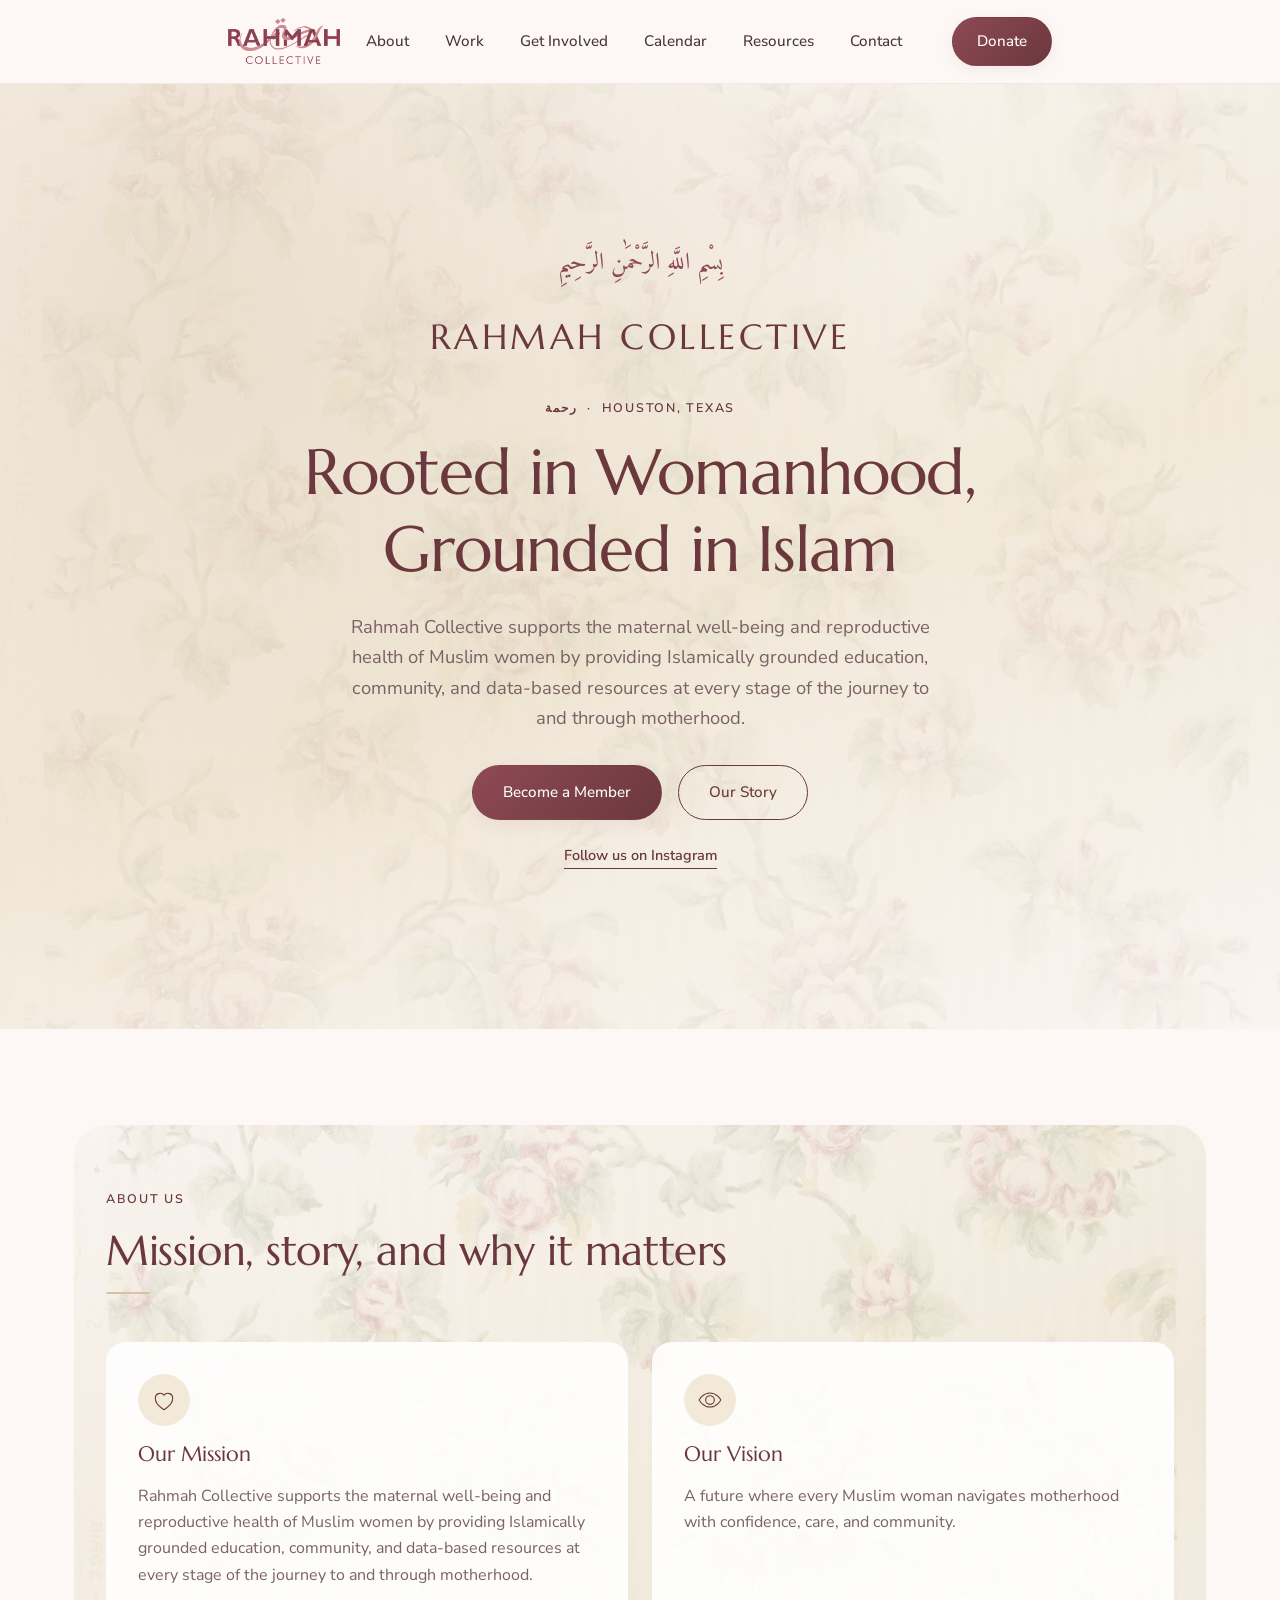
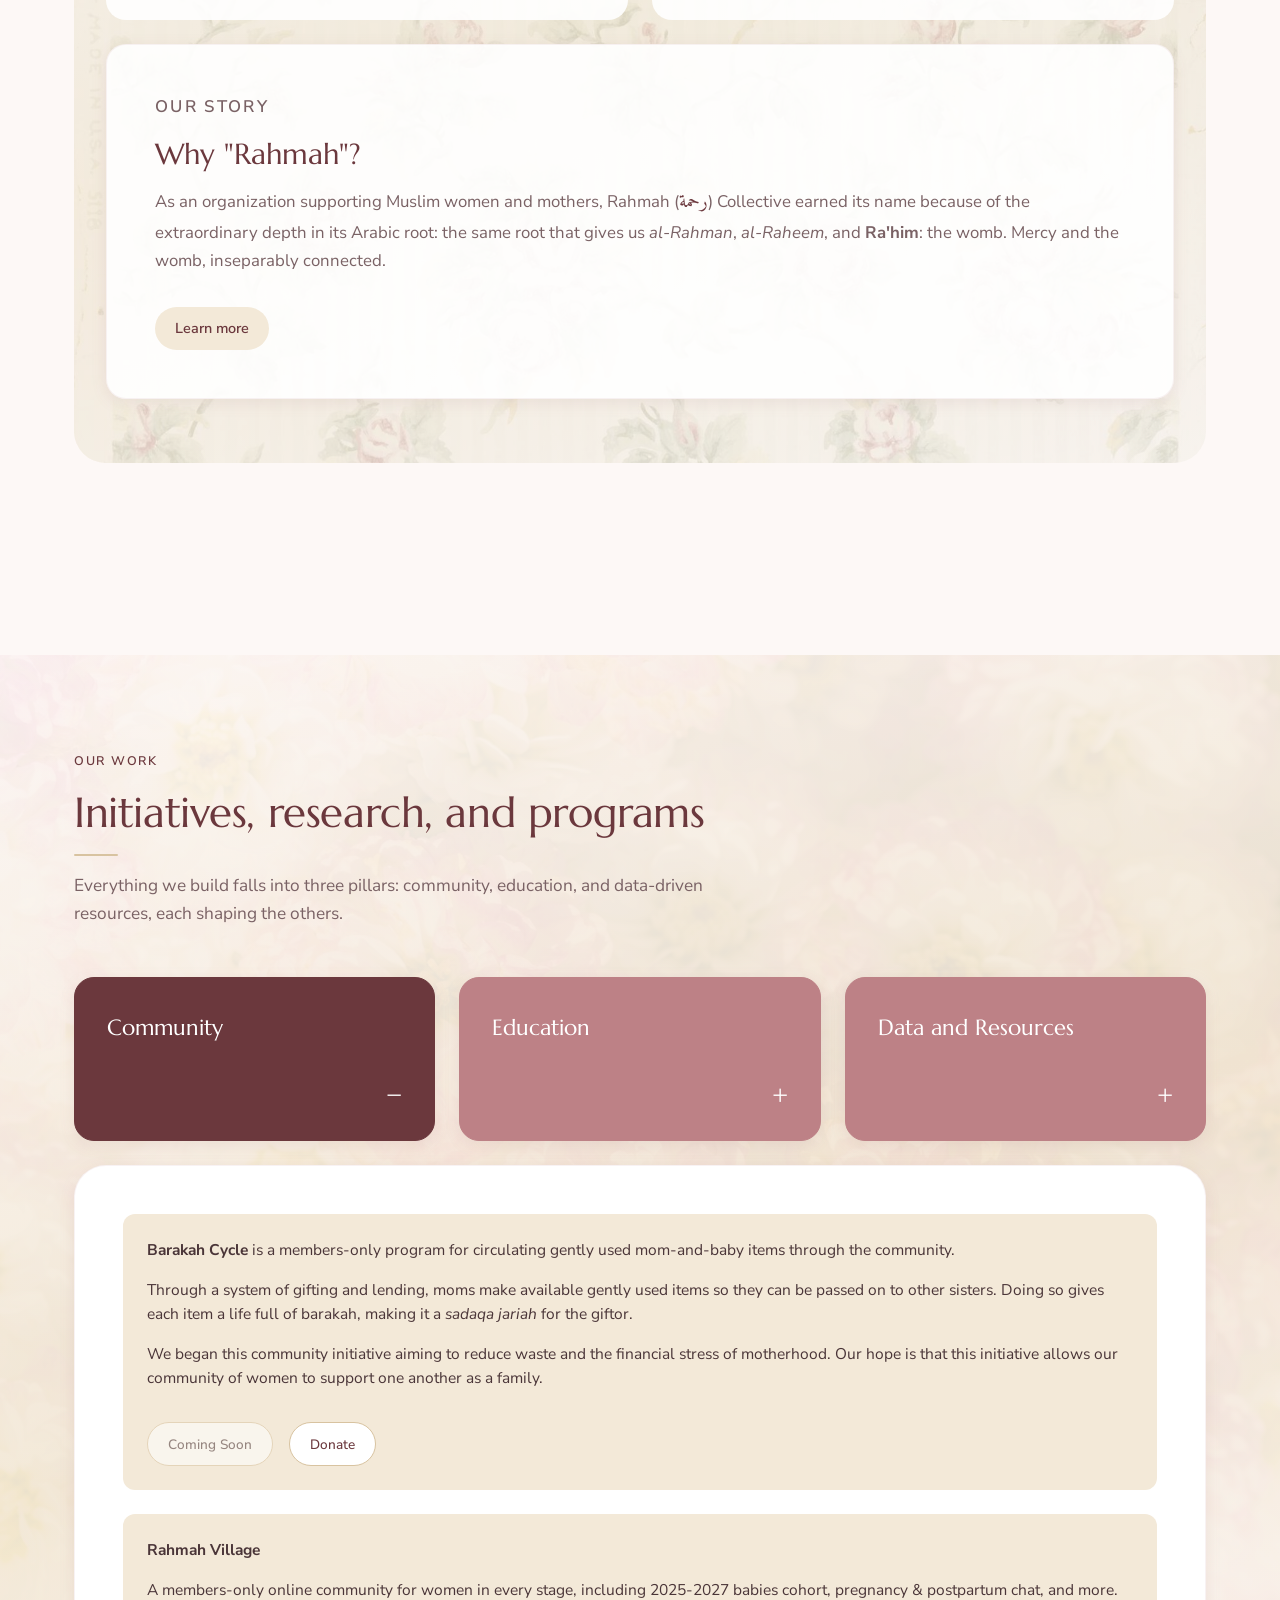
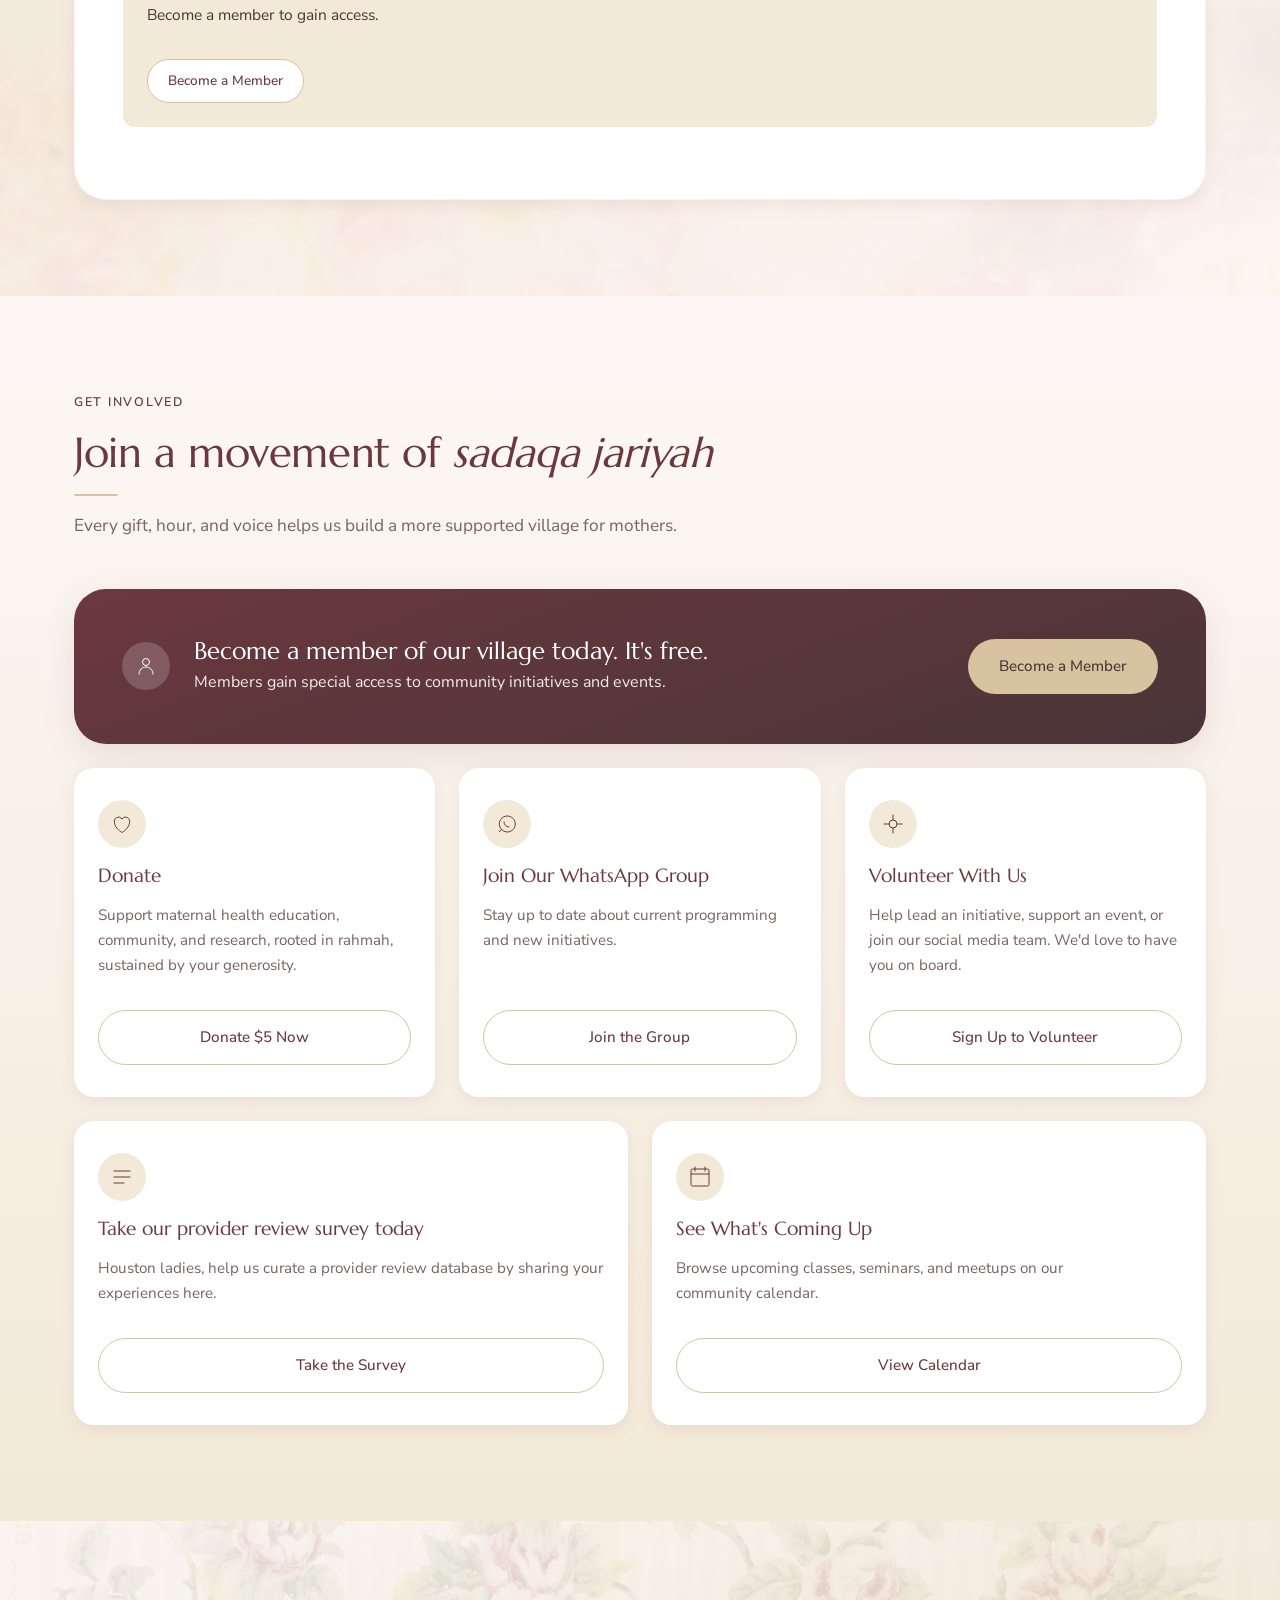
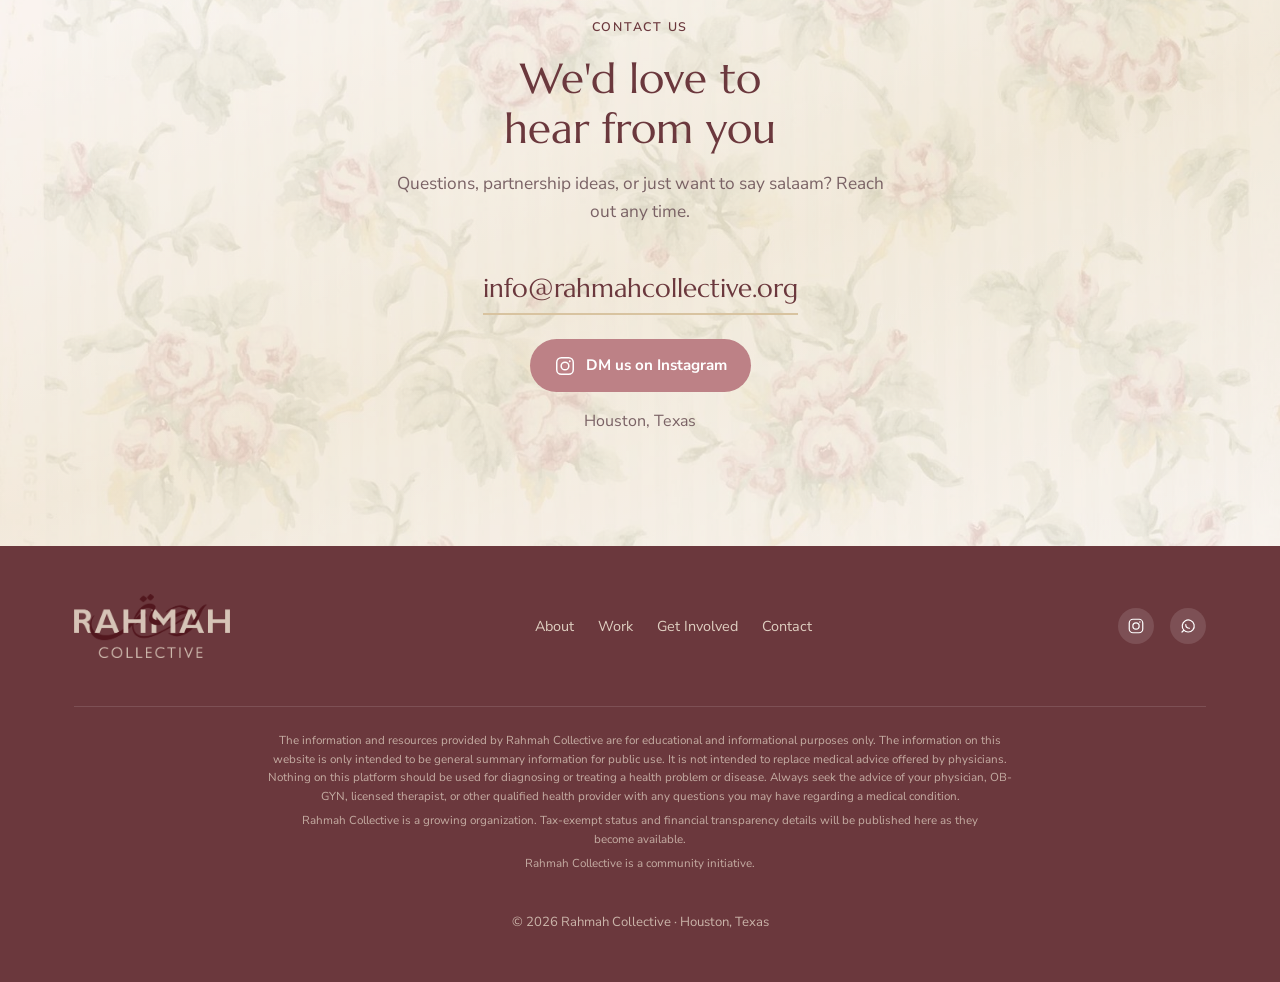
==== commit dc4ba730: "Add membership CTAs, Rahmah Village, and update Work/Get Involved content - Hero button and Get Invo" ====
--- a/index.html
+++ b/index.html
@@ -86,7 +86,7 @@
       <h1 class="hero-title">Rooted in Womanhood,<br>Grounded in Islam</h1>
       <p class="hero-lede">Rahmah Collective supports the maternal well-being and reproductive health of Muslim women by providing Islamically grounded education, community, and data-based resources at every stage of the journey to and through motherhood.</p>
       <div class="hero-actions">
-        <a href="#get-involved" class="btn btn-primary">Get Involved</a>
+        <a href="https://forms.gle/Dado1hNxXgk2xg6z8" target="_blank" rel="noopener" class="btn btn-primary">Become a Member</a>
         <a href="#about" class="btn btn-ghost">Our Story</a>
       </div>
       <a href="https://www.instagram.com/rahmahcollective" target="_blank" rel="noopener" class="hero-instagram">Follow us on Instagram</a>
@@ -163,33 +163,43 @@
         <div class="work-panel" id="panel-community" role="tabpanel" aria-labelledby="tab-community" tabindex="0">
           <ul class="work-list work-list-columns">
             <li class="work-list-feature" id="barakah-cycle">
-              <p><strong>Barakah Cycle</strong> is a program for circulating gently used mom-and-baby items through the community.</p>
+              <p><strong>Barakah Cycle</strong> is a members-only program for circulating gently used mom-and-baby items through the community.</p>
               <p>Through a system of gifting and lending, moms make available gently used items so they can be passed on to other sisters. Doing so gives each item a life full of barakah, making it a <em>sadaqa jariah</em> for the giftor.</p>
               <p>We began this community initiative aiming to reduce waste and the financial stress of motherhood. Our hope is that this initiative allows our community of women to support one another as a family.</p>
-              <span class="btn btn-small btn-outline btn-disabled" aria-disabled="true">Coming Soon</span>
+              <div class="work-list-actions">
+                <span class="btn btn-small btn-outline btn-disabled" aria-disabled="true">Coming Soon</span>
+                <a href="https://forms.gle/V2MEYZY8BqBsk1dQ7" target="_blank" rel="noopener" class="btn btn-small btn-outline">Donate</a>
+              </div>
             </li>
             <li class="work-list-feature">
-              <span>Join our WhatsApp community for announcements and updates.</span>
-              <a href="https://chat.whatsapp.com/BjzJlL33dep8Dvu3CyLVQ9" target="_blank" rel="noopener" class="btn btn-small btn-outline">Join Now</a>
+              <p><strong>Rahmah Village</strong></p>
+              <p>A members-only online community for women in every stage, including 2025-2027 babies cohort, pregnancy &amp; postpartum chat, and more. Become a member to gain access.</p>
+              <a href="https://forms.gle/Dado1hNxXgk2xg6z8" target="_blank" rel="noopener" class="btn btn-small btn-outline">Become a Member</a>
             </li>
           </ul>
         </div>
 
         <div class="work-panel" id="panel-education" role="tabpanel" aria-labelledby="tab-education" tabindex="0" hidden>
           <ul class="work-list">
-            <li><span>Pre-Motherhood Classes</span> <span class="tag-soon">Coming soon 2026</span></li>
-            <li><span>Lactation While Fasting Ramadan</span> <span class="tag-soon">Coming soon 2027</span></li>
-            <li><span>Nifas/Istihadah infographics</span> <span class="tag-soon">Coming soon</span></li>
+            <li><span>Pelvic Floor PT Seminar</span> <span class="tag-soon">Coming soon Nov 2026</span></li>
+            <li><span>Conception, Pregnancy, and Birth: a three-day workshop</span> <span class="tag-soon">Coming soon Dec 2026</span></li>
+            <li><span>Navigating Menopause</span> <span class="tag-soon">Coming soon Jan 2027</span></li>
+            <li><span>Lactation While Fasting in Ramadan</span> <span class="tag-soon">Coming soon Feb 2027</span></li>
           </ul>
         </div>
 
         <div class="work-panel" id="panel-research" role="tabpanel" aria-labelledby="tab-research" tabindex="0" hidden>
           <ul class="work-list">
-            <li><span>Rahmah Collective Demographic Survey</span> <a href="https://docs.google.com/forms/d/e/1FAIpQLSdz586b2Y2MQ1Q2j2Xw1A2bpXr9MJZUwtI-pUaMxRIlGIdd6g/viewform?usp=header" target="_blank" rel="noopener" class="link-arrow">Take the survey →</a></li>
-            <li><span>Houston Moms: Birth &amp; Pregnancy Experience Survey</span> <a href="https://docs.google.com/forms/d/e/1FAIpQLSclFhXlqCu5W_9q6CjrM9YMmfhlUGwrtDl9yxfUoYLdRuDrwQ/viewform?usp=header" target="_blank" rel="noopener" class="link-arrow">Take the survey →</a></li>
             <li>
-              <span>Referral and Resource Database: a community-sourced directory of providers and services.</span>
+              <span>Women's Resource Directory: a community-sourced directory of providers and services for maternal health.</span>
               <a href="resources.html" class="link-arrow">View the directory →</a>
+            </li>
+            <li>
+              <span>Provider Review Database: passing on community knowledge from one woman to the next.</span>
+              <span class="tag-soon">Coming soon 2026</span>
+              <div class="work-list-actions">
+                <a href="https://docs.google.com/forms/d/e/1FAIpQLSclFhXlqCu5W_9q6CjrM9YMmfhlUGwrtDl9yxfUoYLdRuDrwQ/viewform?usp=header" target="_blank" rel="noopener" class="btn btn-small btn-outline">Review a provider</a>
+              </div>
             </li>
           </ul>
         </div>
@@ -209,25 +219,34 @@
       <div class="gi-featured reveal">
         <div class="gi-featured-content">
           <span class="gi-icon" aria-hidden="true">
+            <svg viewBox="0 0 48 48" fill="none"><circle cx="24" cy="16" r="7" stroke="currentColor" stroke-width="2"/><path d="M10 40c0-8 6.3-14 14-14s14 6 14 14" stroke="currentColor" stroke-width="2" stroke-linecap="round"/></svg>
+          </span>
+          <div>
+            <h3>Become a member of our village today. It's free.</h3>
+            <p>Members gain special access to community initiatives and events.</p>
+          </div>
+        </div>
+        <a href="https://forms.gle/Dado1hNxXgk2xg6z8" target="_blank" rel="noopener" class="btn gi-featured-btn">Become a Member</a>
+      </div>
+
+      <div class="gi-grid">
+
+        <div class="gi-card reveal">
+          <span class="gi-icon" aria-hidden="true">
             <svg viewBox="0 0 48 48" fill="none"><path d="M24 41s-15-8.9-15-19.7A8.4 8.4 0 0 1 24 14a8.4 8.4 0 0 1 15 7.3C39 32.1 24 41 24 41Z" stroke="currentColor" stroke-width="2" stroke-linejoin="round"/></svg>
           </span>
-          <div>
-            <h3>Donate</h3>
-            <p>Support maternal health education, community, and research, rooted in rahmah, sustained by your generosity.</p>
-          </div>
-        </div>
-        <a href="donate.html" class="btn gi-featured-btn">Donate $5 Now</a>
-      </div>
-
-      <div class="gi-grid">
-
-        <div class="gi-card reveal">
-          <span class="gi-icon" aria-hidden="true">
-            <svg viewBox="0 0 48 48" fill="none"><circle cx="24" cy="16" r="7" stroke="currentColor" stroke-width="2"/><path d="M10 40c0-8 6.3-14 14-14s14 6 14 14" stroke="currentColor" stroke-width="2" stroke-linecap="round"/></svg>
+          <h3>Donate</h3>
+          <p>Support maternal health education, community, and research, rooted in rahmah, sustained by your generosity.</p>
+          <a href="donate.html" class="btn btn-outline">Donate $5 Now</a>
+        </div>
+
+        <div class="gi-card reveal">
+          <span class="gi-icon" aria-hidden="true">
+            <svg viewBox="0 0 48 48" fill="none"><path d="M13 35 8 40l5.2-4.8A16 16 0 1 1 24 40a16 16 0 0 1-11-5Z" stroke="currentColor" stroke-width="2" stroke-linecap="round" stroke-linejoin="round"/><path d="M18 20c0 6 4 10 10 10" stroke="currentColor" stroke-width="2" stroke-linecap="round"/></svg>
           </span>
           <h3>Join Our WhatsApp Group</h3>
           <p>Stay up to date about current programming and new initiatives.</p>
-          <a href="https://chat.whatsapp.com/BjzJlL33dep8Dvu3CyLVQ9" target="_blank" rel="noopener" class="btn btn-outline">Join the Group</a>
+          <a href="https://chat.whatsapp.com/GgnVHQspC3SLMXKahzF53O" target="_blank" rel="noopener" class="btn btn-outline">Join the Group</a>
         </div>
 
         <div class="gi-card reveal">
@@ -243,18 +262,9 @@
           <span class="gi-icon" aria-hidden="true">
             <svg viewBox="0 0 48 48" fill="none"><path d="M8 12h32M8 24h32M8 36h20" stroke="currentColor" stroke-width="2" stroke-linecap="round"/></svg>
           </span>
-          <h3>Take Our Surveys</h3>
-          <p>Help us collect the data that powers better, more informed care for our community.</p>
-          <div class="dropdown">
-            <button type="button" class="btn btn-outline dropdown-toggle" aria-haspopup="true" aria-expanded="false">
-              Share Your Voice
-              <svg class="dropdown-caret" viewBox="0 0 24 24" fill="none" aria-hidden="true"><path d="M6 9l6 6 6-6" stroke="currentColor" stroke-width="2" stroke-linecap="round" stroke-linejoin="round"/></svg>
-            </button>
-            <div class="dropdown-menu" role="menu">
-              <a href="https://docs.google.com/forms/d/e/1FAIpQLSdz586b2Y2MQ1Q2j2Xw1A2bpXr9MJZUwtI-pUaMxRIlGIdd6g/viewform?usp=header" target="_blank" rel="noopener" class="dropdown-item" role="menuitem">Rahmah Collective Demographic Survey</a>
-              <a href="https://docs.google.com/forms/d/e/1FAIpQLSclFhXlqCu5W_9q6CjrM9YMmfhlUGwrtDl9yxfUoYLdRuDrwQ/viewform?usp=header" target="_blank" rel="noopener" class="dropdown-item" role="menuitem">Houston Moms: Birth &amp; Pregnancy Experience Survey</a>
-            </div>
-          </div>
+          <h3>Take our provider review survey today</h3>
+          <p>Houston ladies, help us curate a provider review database by sharing your experiences here.</p>
+          <a href="https://docs.google.com/forms/d/e/1FAIpQLSclFhXlqCu5W_9q6CjrM9YMmfhlUGwrtDl9yxfUoYLdRuDrwQ/viewform?usp=header" target="_blank" rel="noopener" class="btn btn-outline">Take the Survey</a>
         </div>
 
         <div class="gi-card reveal">
--- a/css/styles.css
+++ b/css/styles.css
@@ -711,6 +711,7 @@
 .work-list-feature span{ color:var(--color-text); }
 .work-list-feature p{ color:var(--color-text); margin:0 0 var(--space-2); }
 .work-list-feature p:last-of-type{ margin-bottom:var(--space-2); }
+.work-list-actions{ display:flex; flex-wrap:wrap; align-items:center; gap:0 var(--space-2); }
 
 .resource-jumpnav{
   display:flex;
@@ -807,9 +808,11 @@
 
 .gi-grid{
   display:grid;
-  grid-template-columns:repeat(auto-fit, minmax(220px, 1fr));
+  grid-template-columns:repeat(6, 1fr);
   gap:var(--space-3);
 }
+.gi-grid > .gi-card{ grid-column:span 2; }
+.gi-grid > .gi-card:nth-child(n+4){ grid-column:span 3; }
 .gi-card{
   background:var(--color-white);
   border-radius:var(--radius-md);
@@ -1012,6 +1015,9 @@
    ========================================================= */
 @media (max-width: 1023px){
   .gi-grid{ grid-template-columns:repeat(2, 1fr); }
+  .gi-grid > .gi-card,
+  .gi-grid > .gi-card:nth-child(n+4){ grid-column:auto; }
+  .gi-grid > .gi-card:last-child:nth-child(odd){ grid-column:span 2; }
 }
 
 @media (max-width: 767px){
@@ -1043,6 +1049,7 @@
   .gi-featured-content{ flex-direction:column; text-align:center; }
   .gi-featured-btn{ width:100%; }
   .gi-grid{ grid-template-columns:1fr; }
+  .gi-grid > .gi-card:last-child:nth-child(odd){ grid-column:auto; }
   .work-grid-static{ grid-template-columns:1fr; }
   .work-tabs{ grid-template-columns:1fr; gap:var(--space-2); }
   .work-tab{ padding:var(--space-3); aspect-ratio:auto; flex-direction:row; align-items:center; justify-content:space-between; }
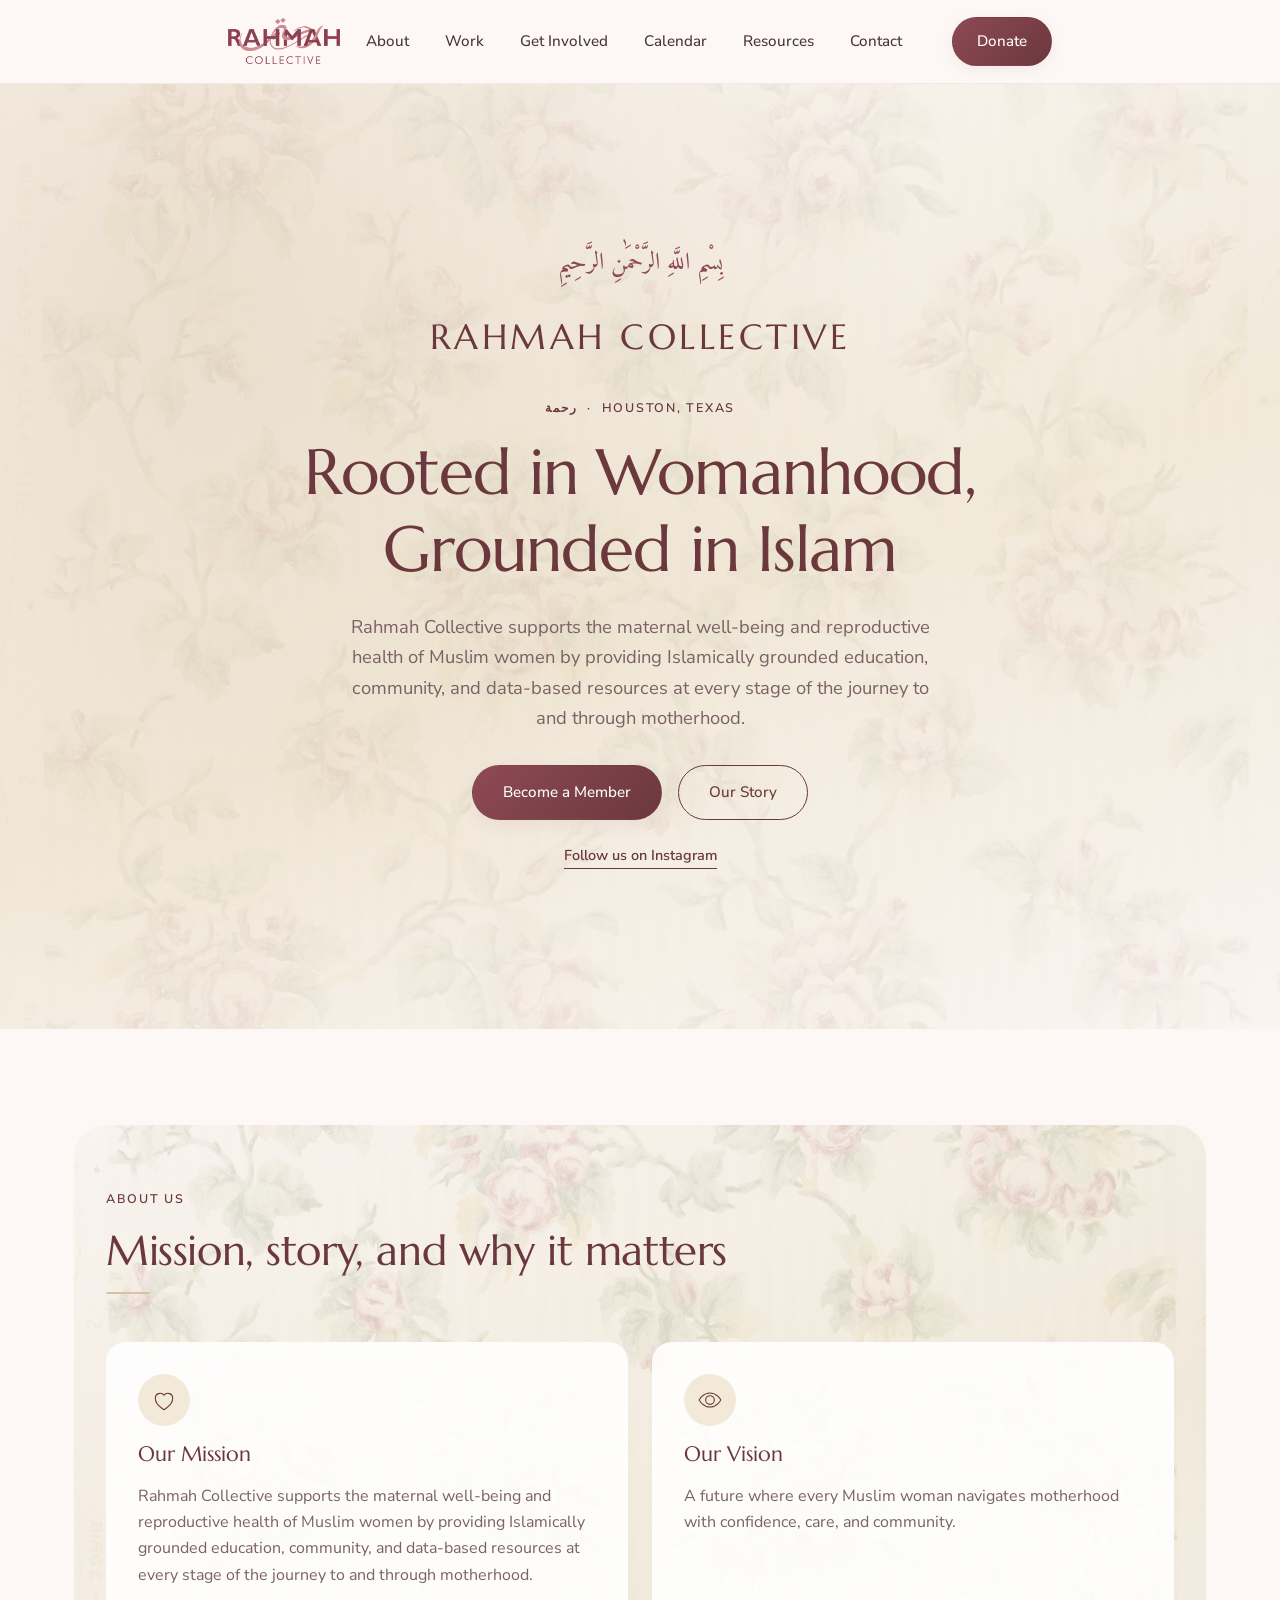
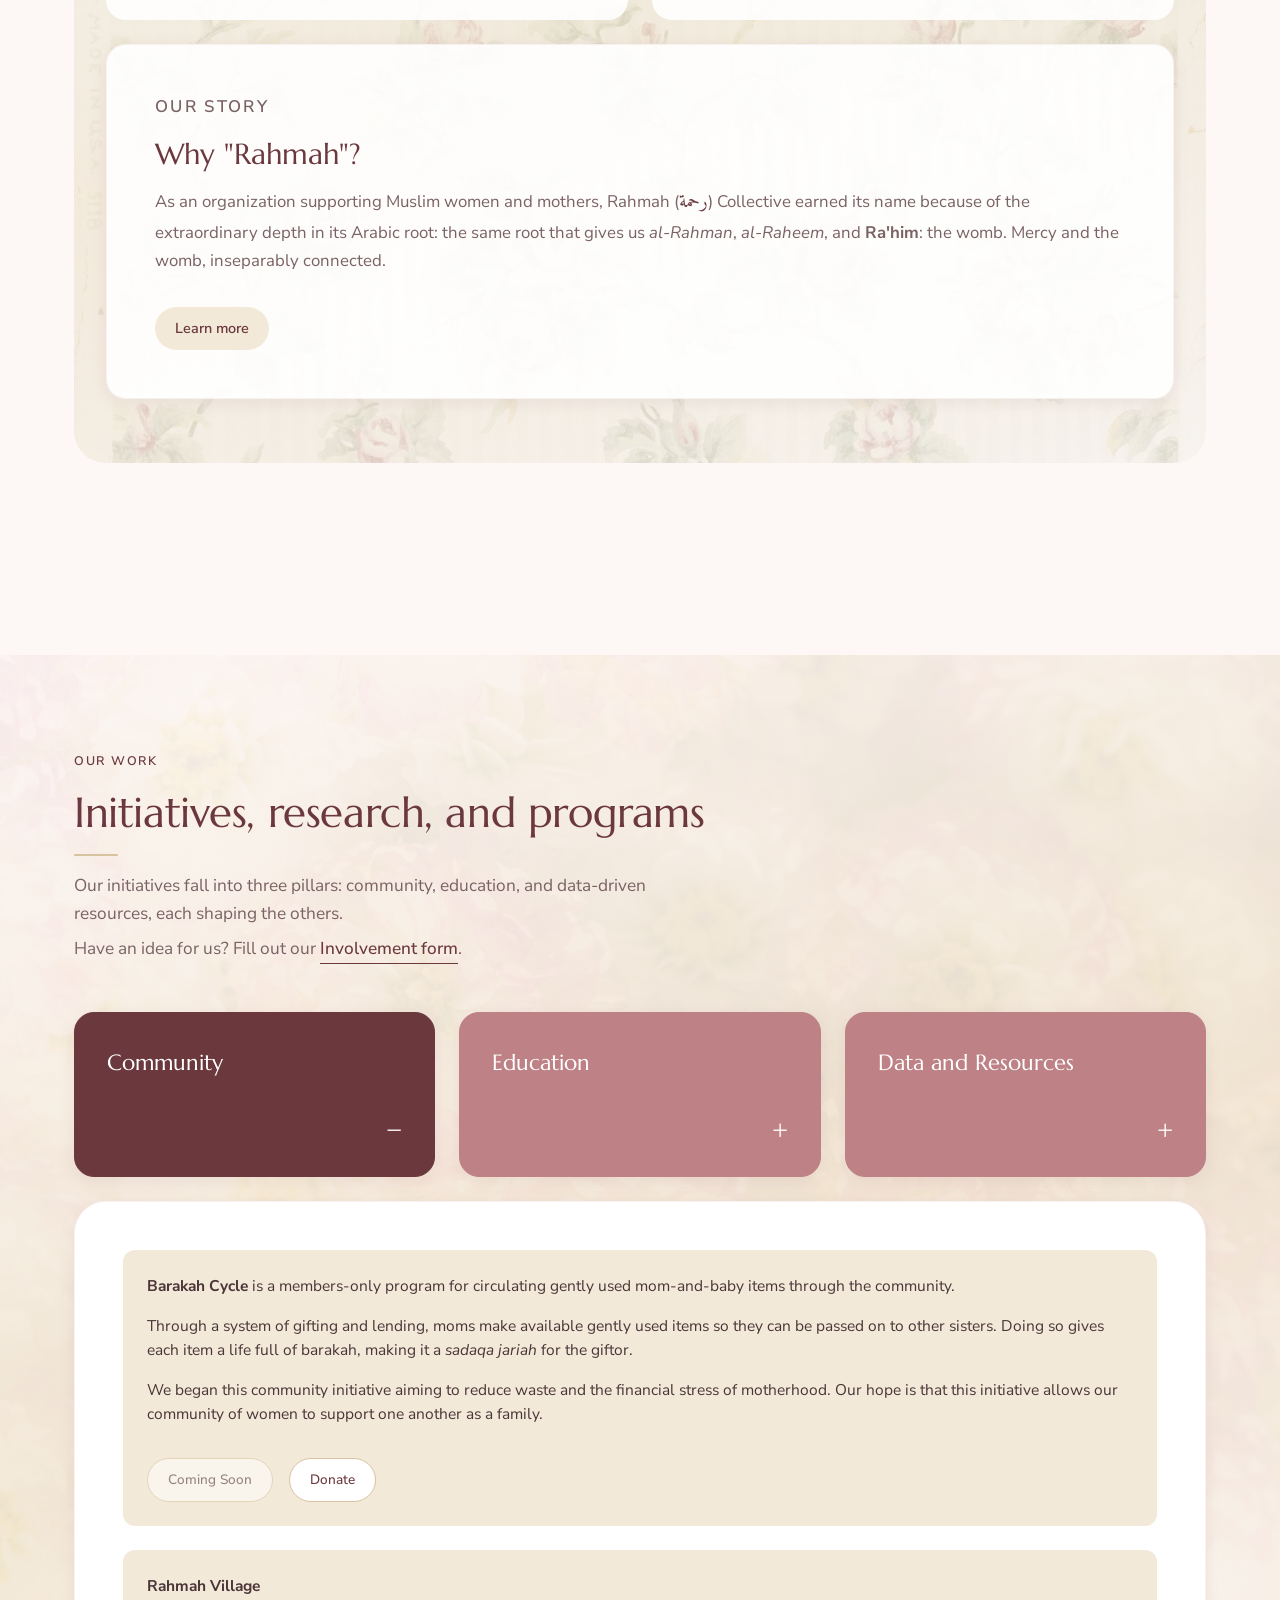
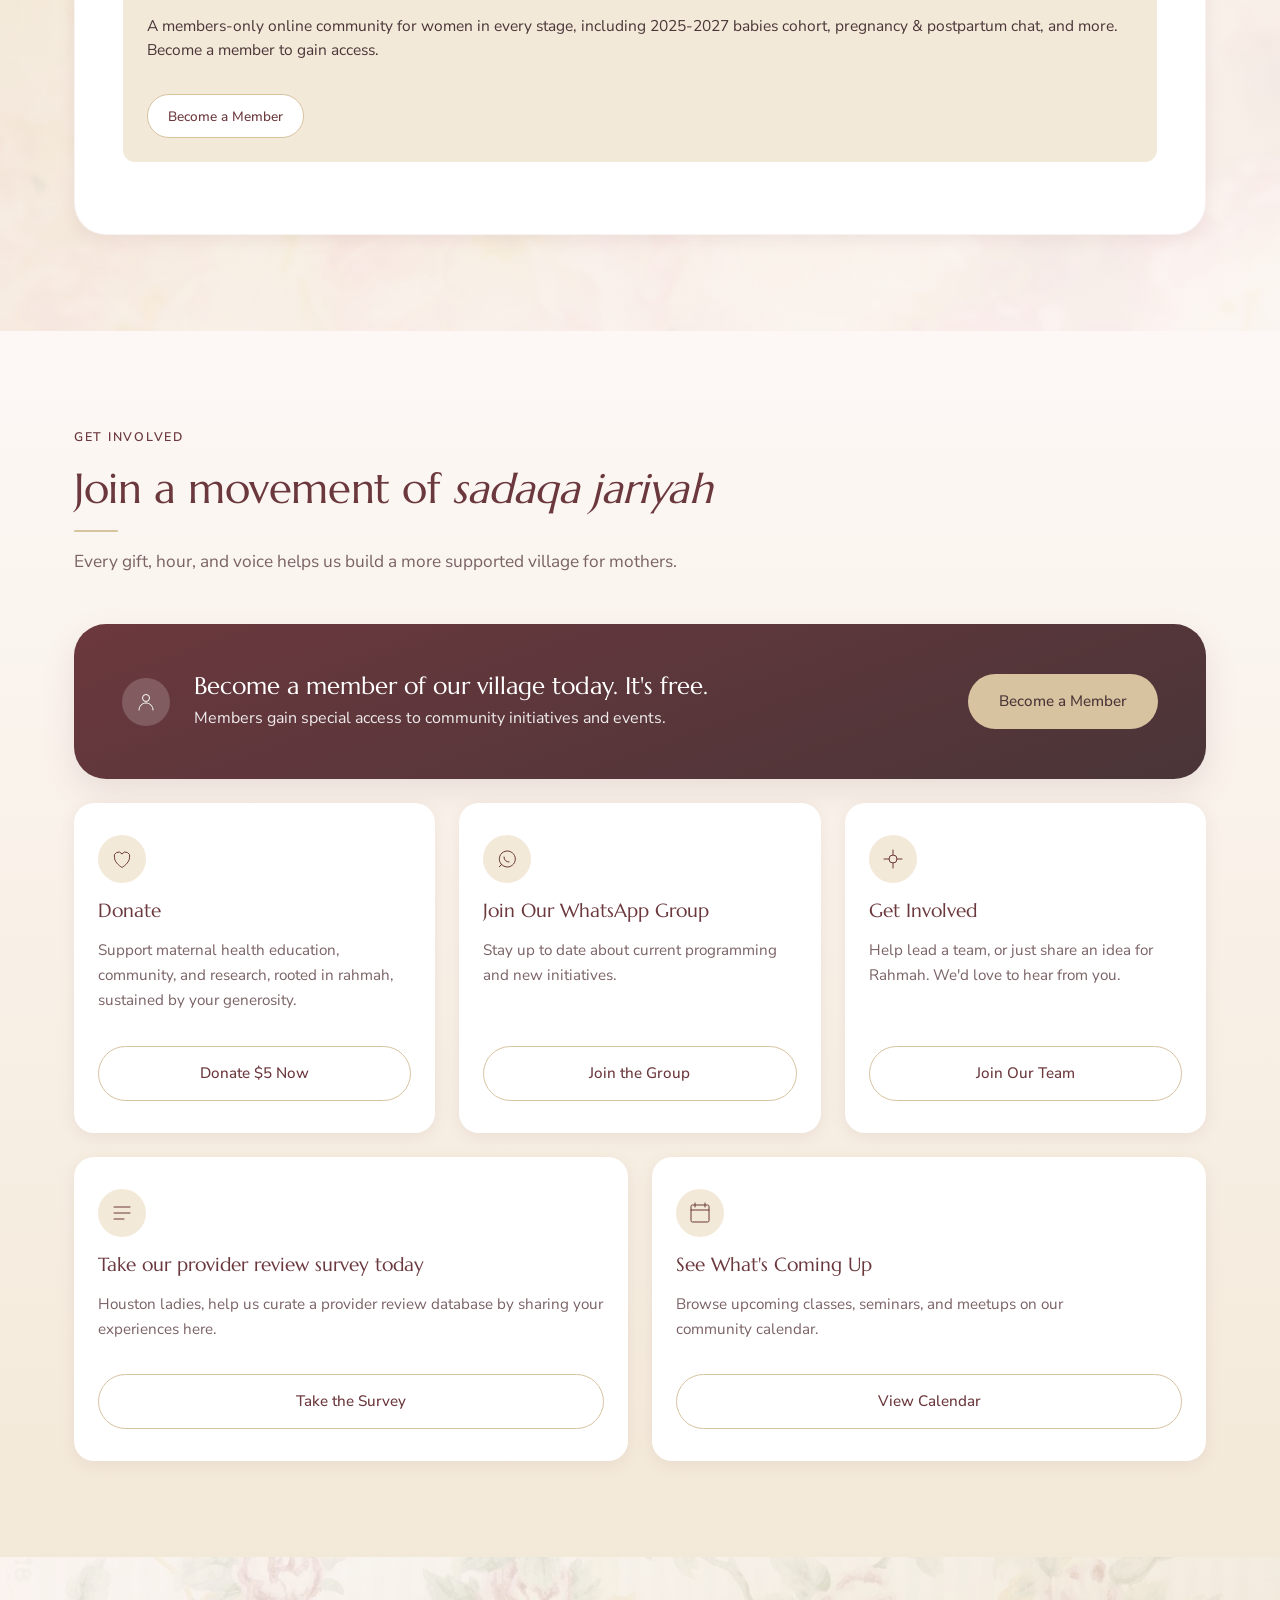
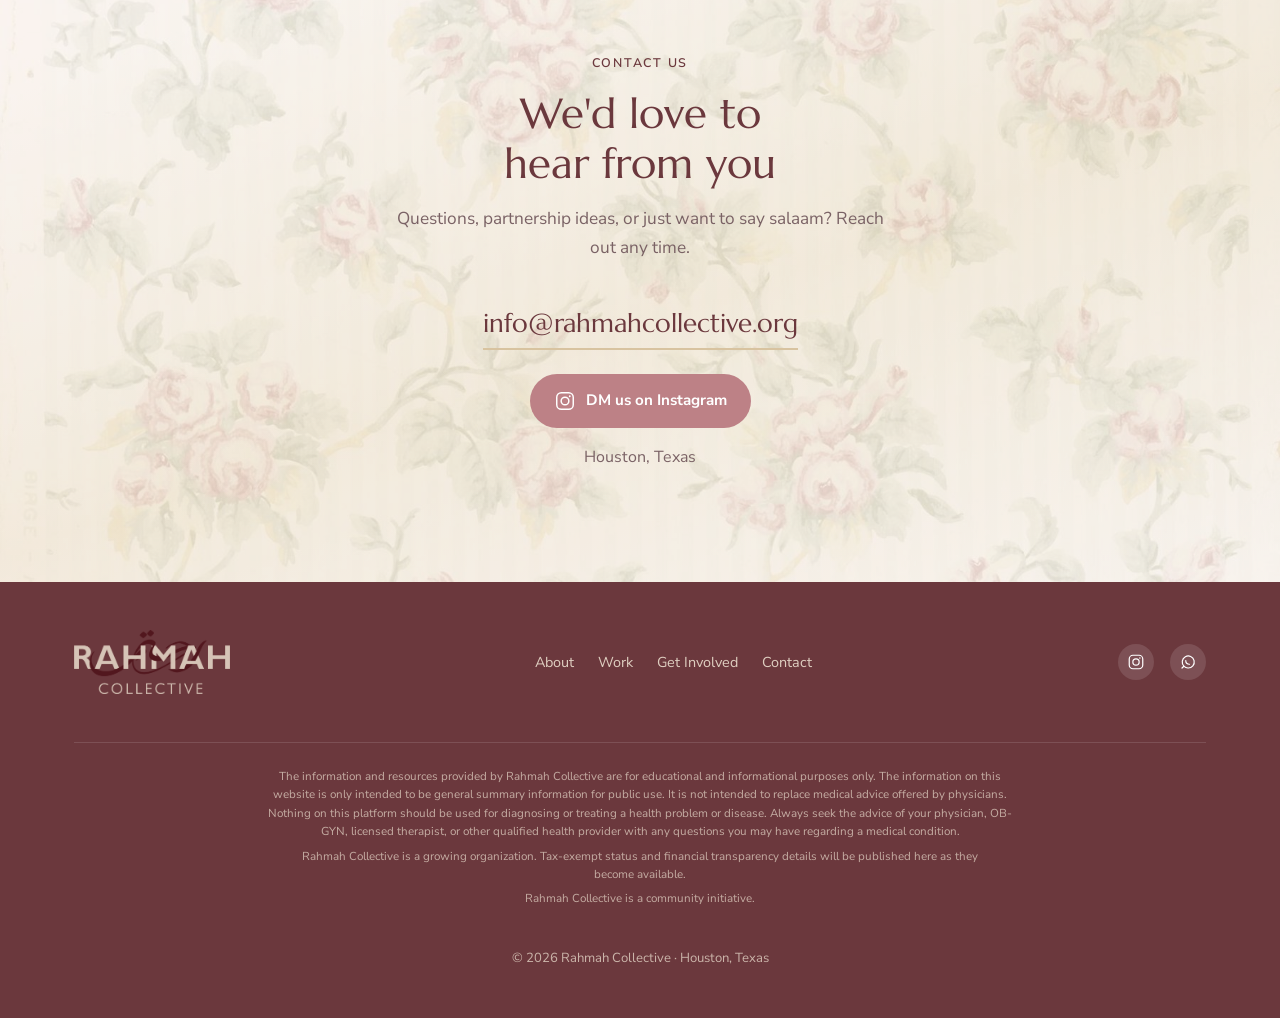
==== commit 801819a3: "Update Work intro and Get Involved card copy - Work section intro now links to the Involvement form " ====
--- a/index.html
+++ b/index.html
@@ -141,7 +141,7 @@
       <div class="section-head reveal">
         <p class="eyebrow">Our Work</p>
         <h2>Initiatives, research, and programs</h2>
-        <p class="section-lede">Everything we build falls into three pillars: community, education, and data-driven resources, each shaping the others.</p>
+        <p class="section-lede">Our initiatives fall into three pillars: community, education, and data-driven resources, each shaping the others.<br>Have an idea for us? Fill out our <a href="https://docs.google.com/forms/d/e/1FAIpQLScq1iN1NYwGDjS_3XB2kMAmpyRR4fIAAsOPiCZQrePlyUrIiw/viewform" target="_blank" rel="noopener" class="link-arrow">Involvement form</a>.</p>
       </div>
 
       <div class="work-tabs reveal" role="tablist" aria-label="Our work categories">
@@ -253,9 +253,9 @@
           <span class="gi-icon" aria-hidden="true">
             <svg viewBox="0 0 48 48" fill="none"><path d="M24 6v10M24 32v10M6 24h10M32 24h10" stroke="currentColor" stroke-width="2" stroke-linecap="round"/><circle cx="24" cy="24" r="8" stroke="currentColor" stroke-width="2"/></svg>
           </span>
-          <h3>Volunteer With Us</h3>
-          <p>Help lead an initiative, support an event, or join our social media team. We'd love to have you on board.</p>
-          <a href="https://docs.google.com/forms/d/e/1FAIpQLScq1iN1NYwGDjS_3XB2kMAmpyRR4fIAAsOPiCZQrePlyUrIiw/viewform?usp=header" target="_blank" rel="noopener" class="btn btn-outline">Sign Up to Volunteer</a>
+          <h3>Get Involved</h3>
+          <p>Help lead a team, or just share an idea for Rahmah. We'd love to hear from you.</p>
+          <a href="https://docs.google.com/forms/d/e/1FAIpQLScq1iN1NYwGDjS_3XB2kMAmpyRR4fIAAsOPiCZQrePlyUrIiw/viewform?usp=header" target="_blank" rel="noopener" class="btn btn-outline">Join Our Team</a>
         </div>
 
         <div class="gi-card reveal">
